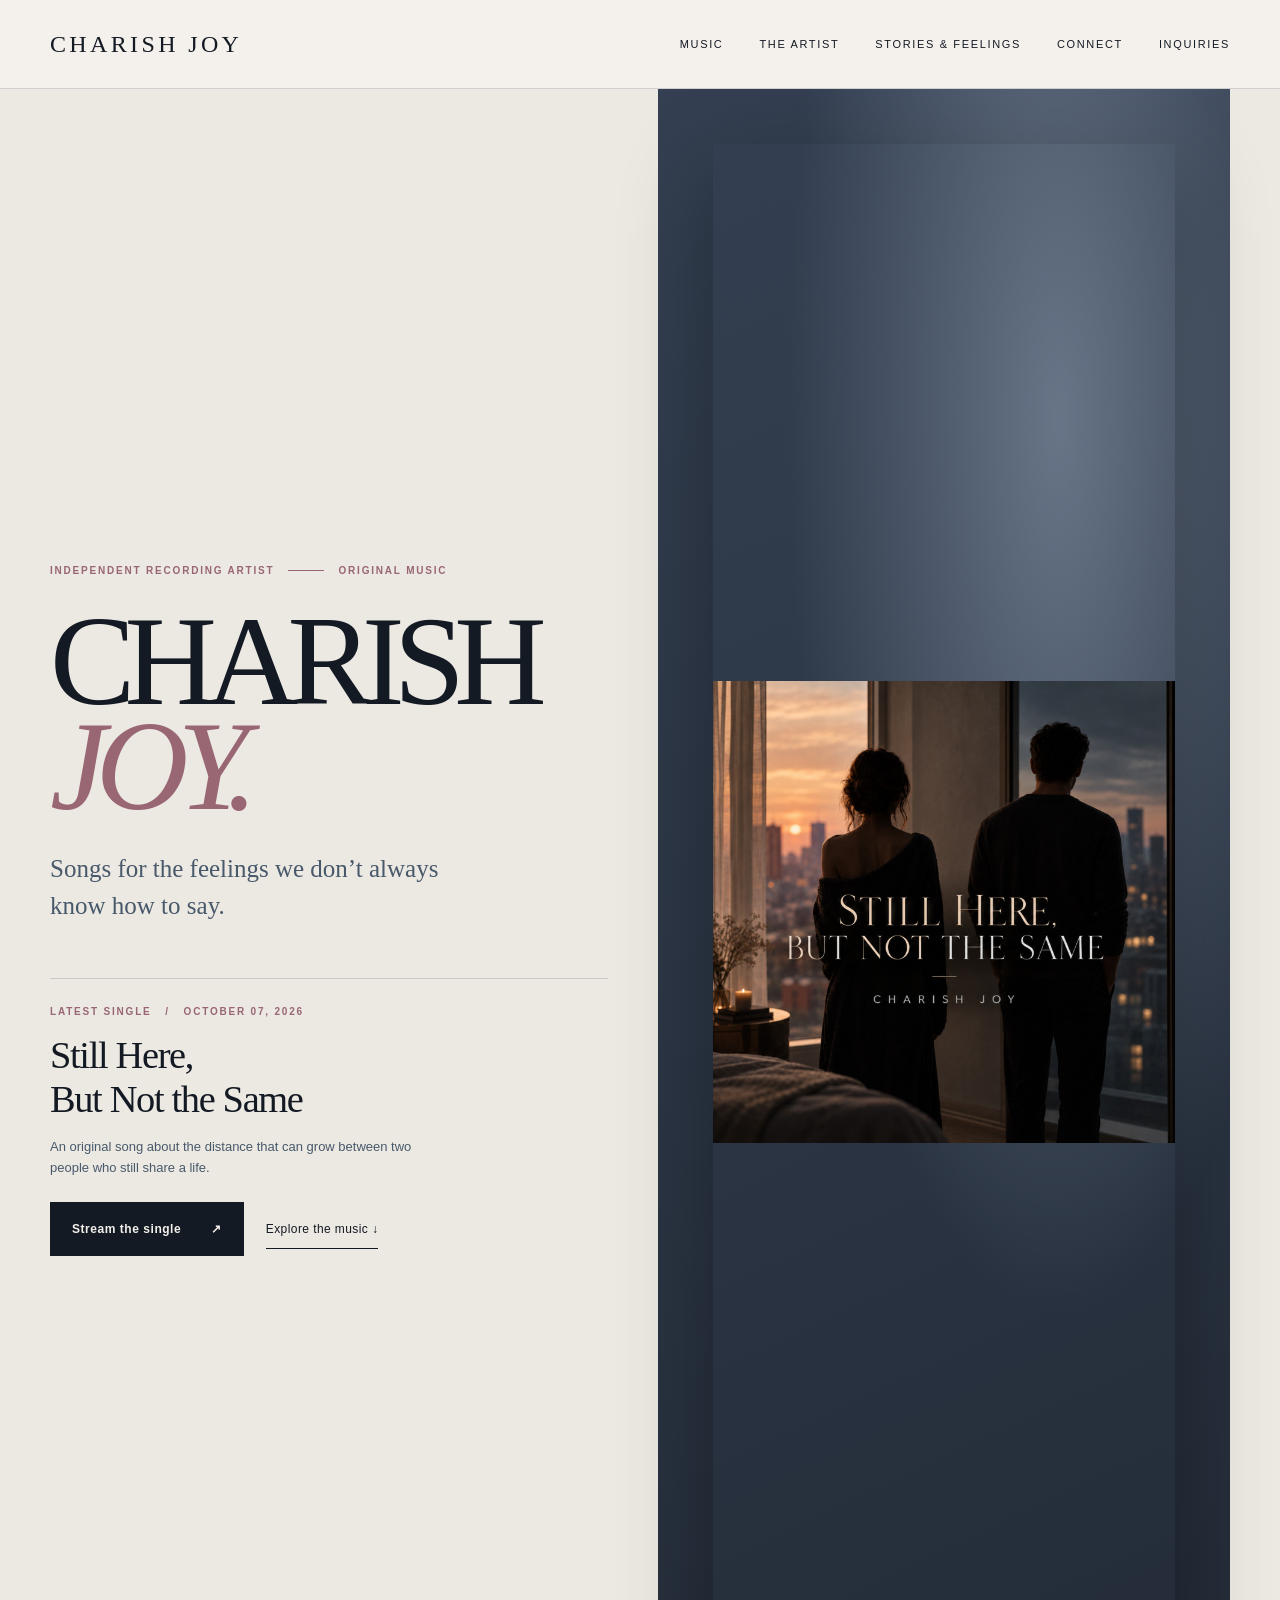
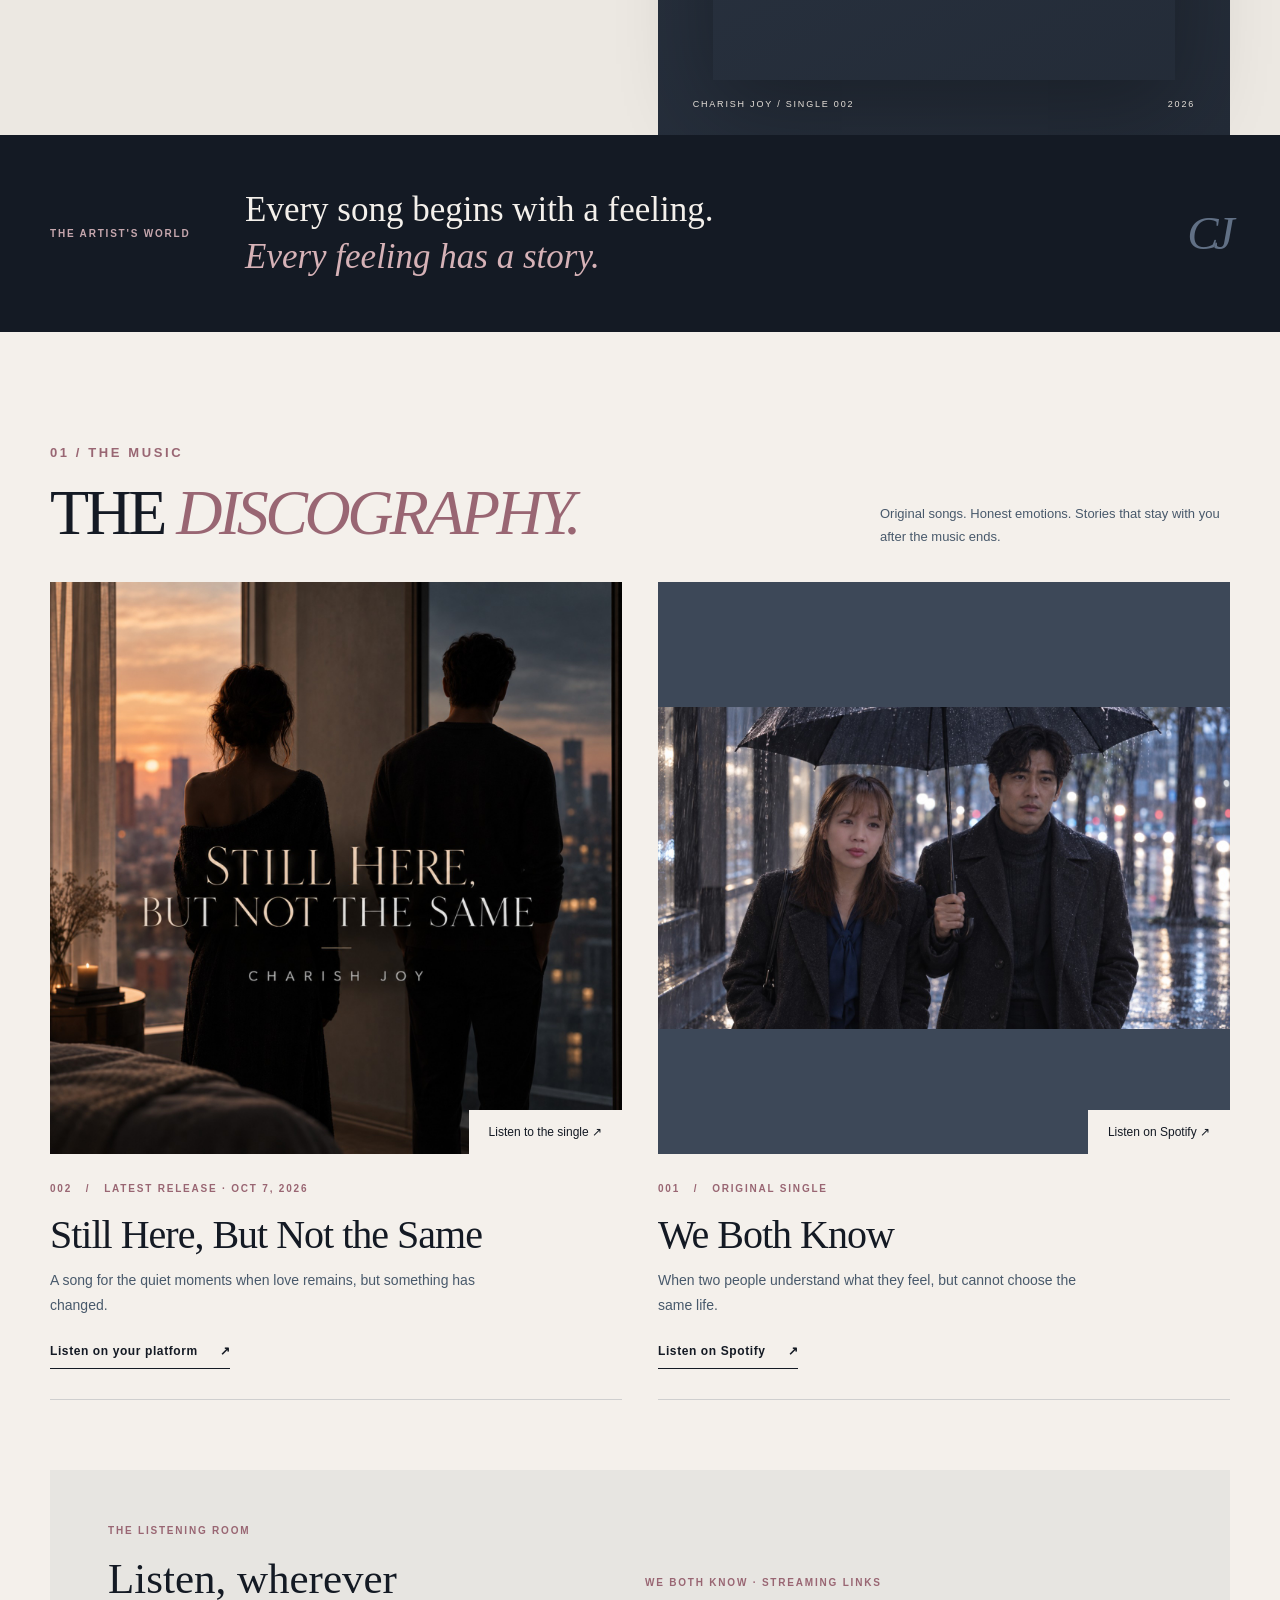
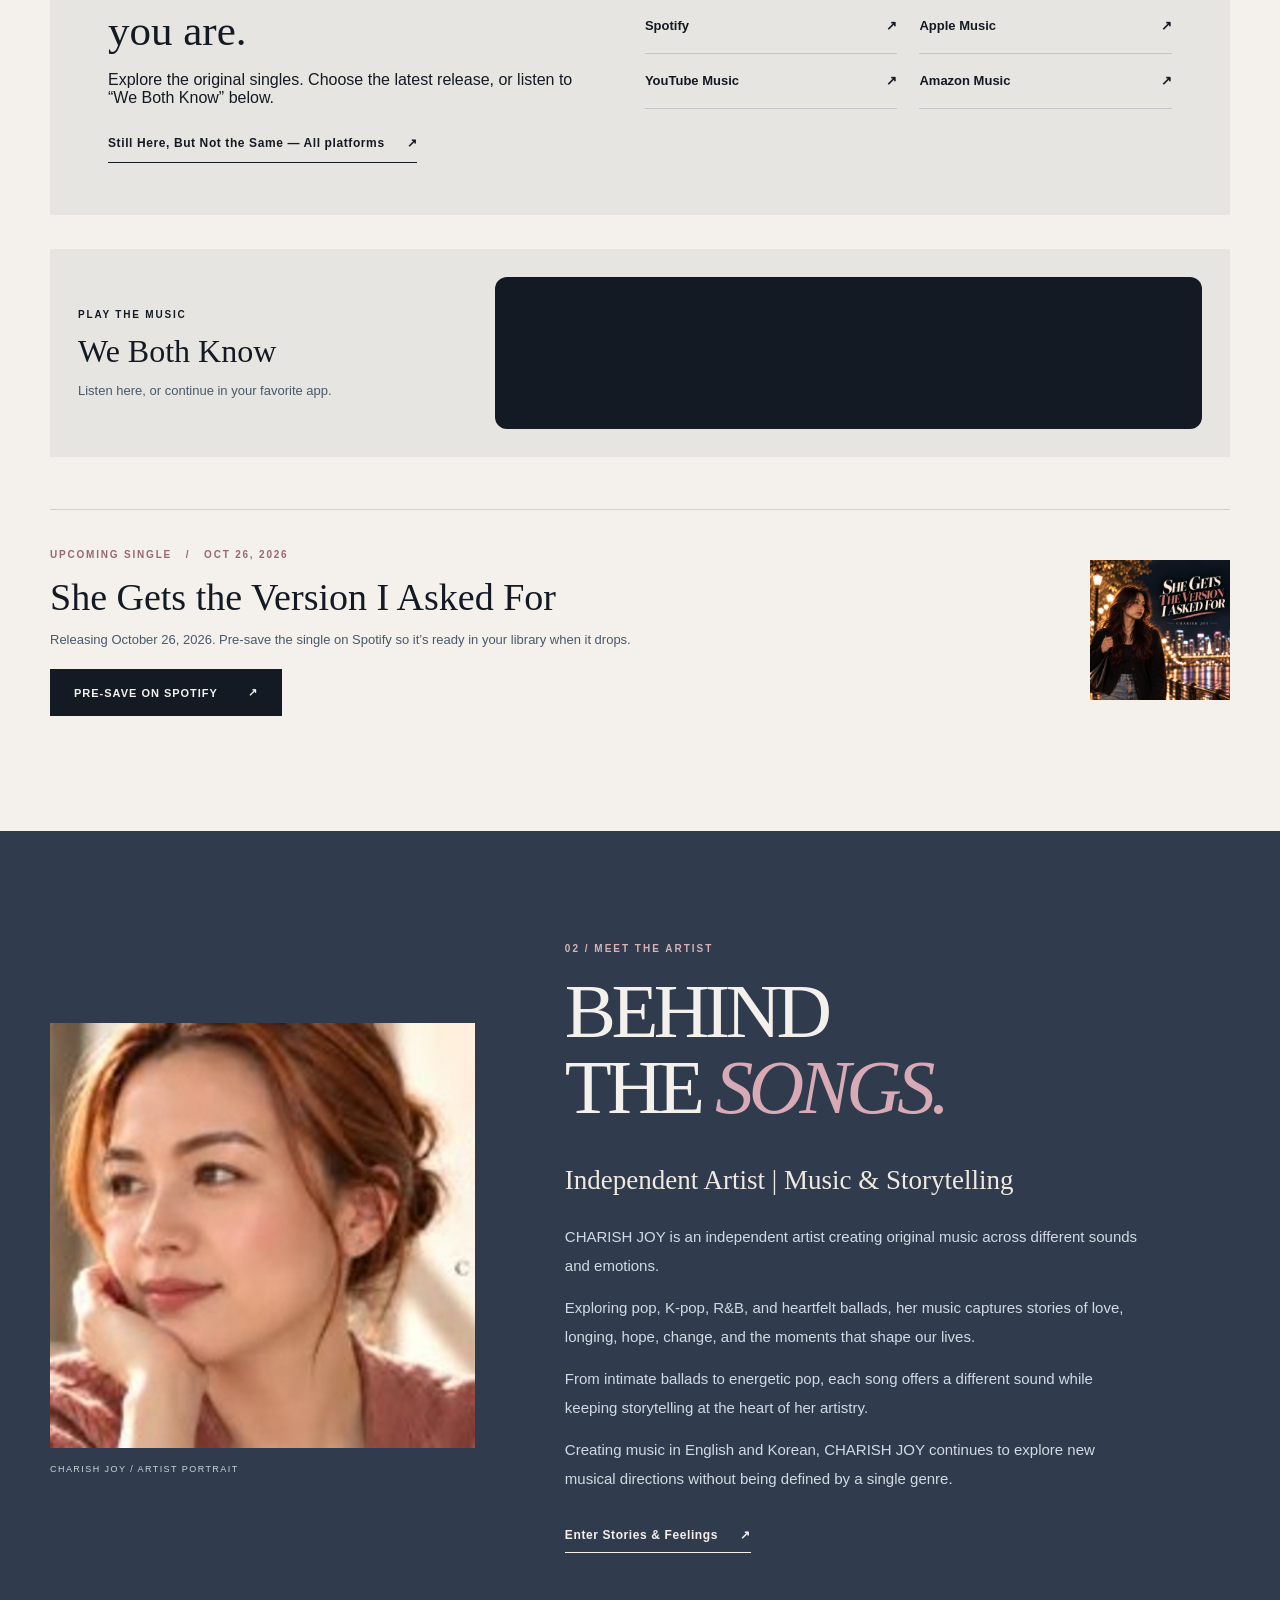
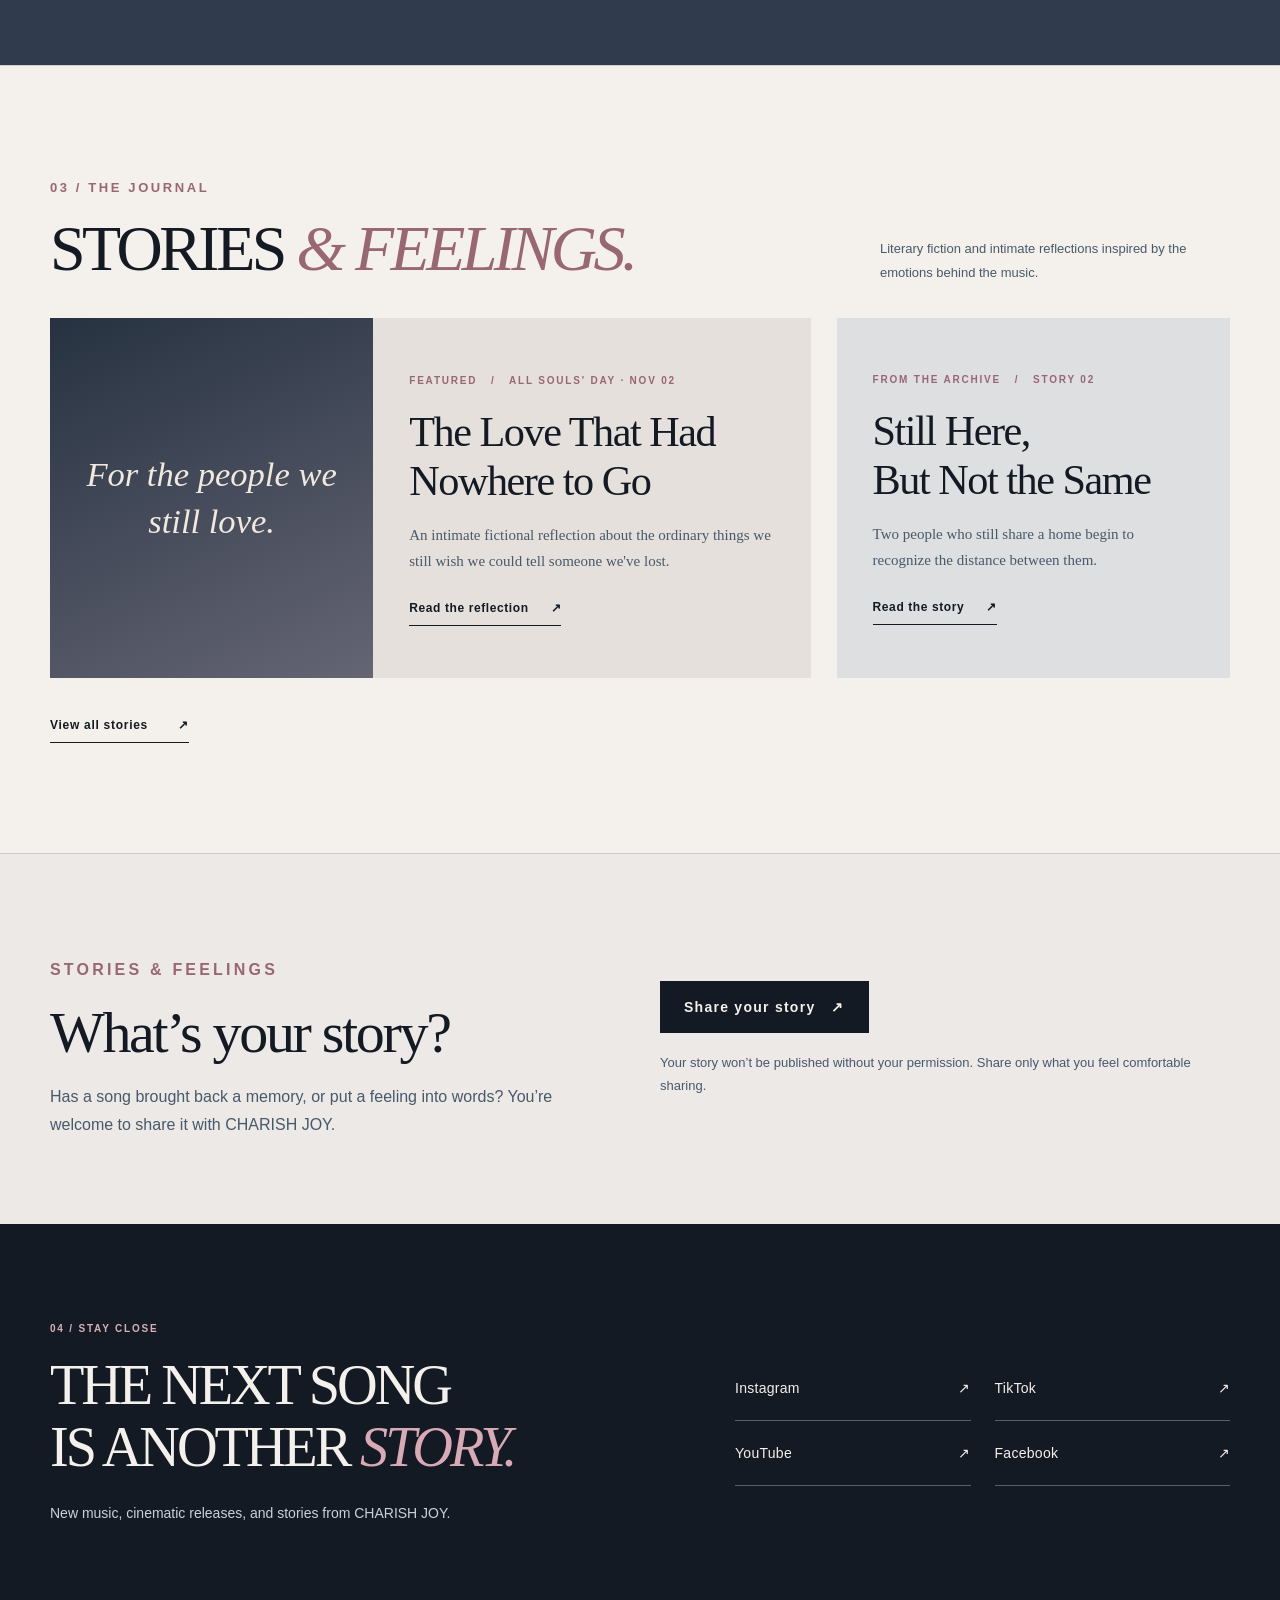
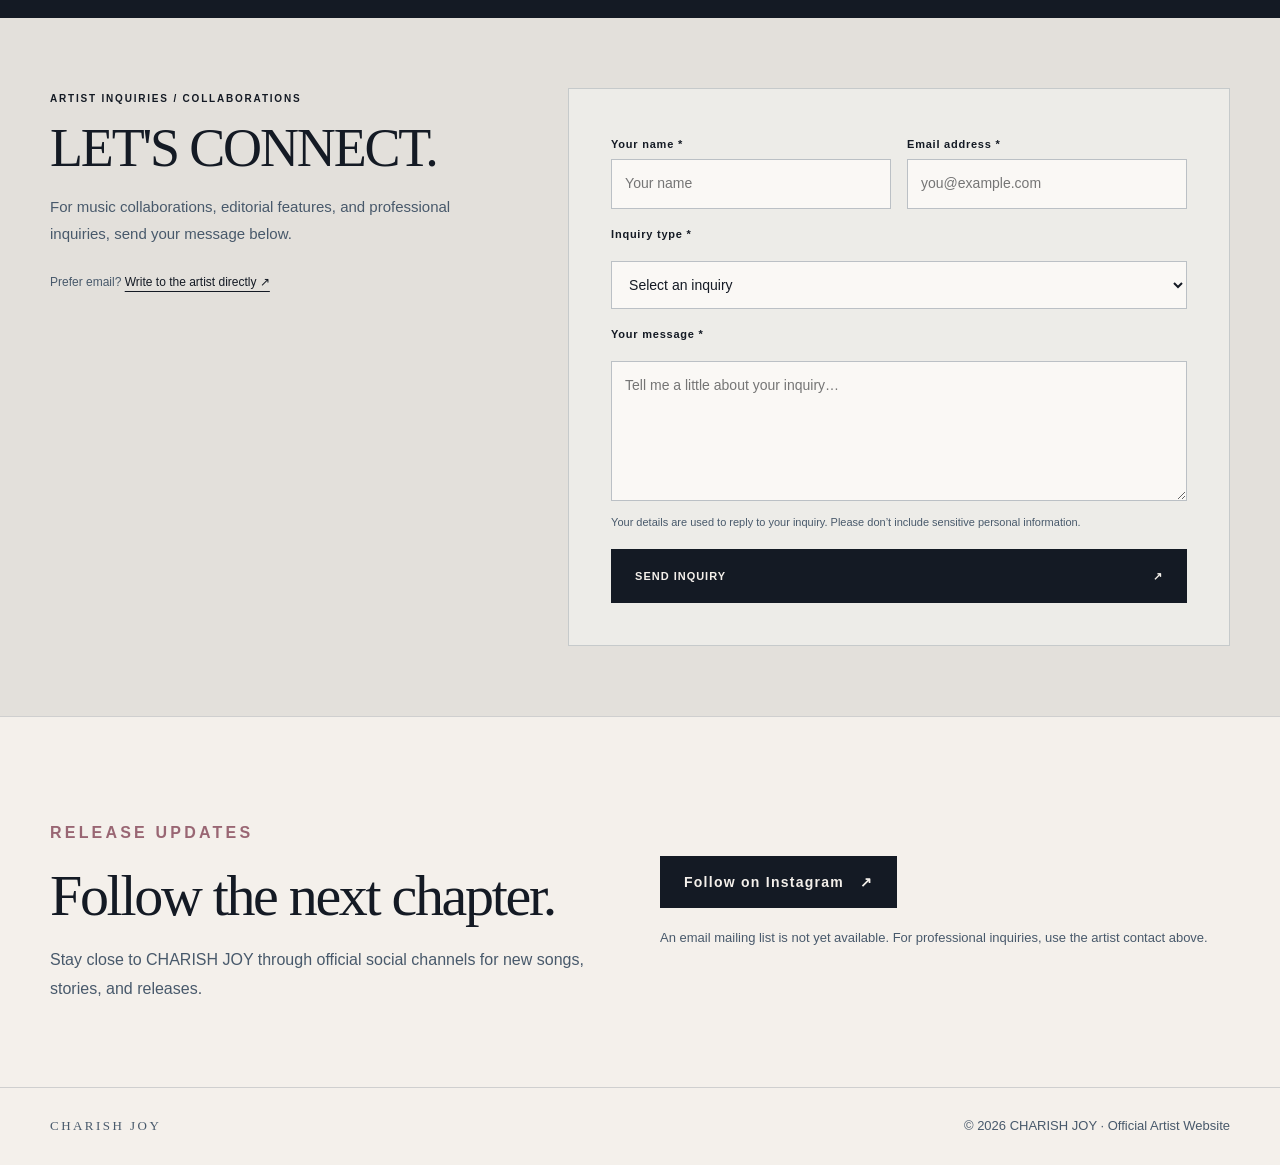
==== index.html @ e9d3b380 "Feature November 2 All Souls' Day story on CHARISH JOY site" ====
<!doctype html>
<html lang="en"><head>
<!-- Google Analytics -->
<script async src="https://www.googletagmanager.com/gtag/js?id=G-MBT4RNLGS8"></script>
<script>
  window.dataLayer = window.dataLayer || [];
  function gtag(){dataLayer.push(arguments);}
  gtag('js', new Date());
  gtag('config', 'G-MBT4RNLGS8');
</script>
<meta charset="utf-8"><meta name="viewport" content="width=device-width,initial-scale=1">
<title>CHARISH JOY | Independent Artist · Official Website</title>
<meta name="description" content="Discover original music and storytelling by CHARISH JOY, an independent artist exploring pop, K-pop, R&B, and ballads in English and Korean.">
<link rel="canonical" href="https://charishjoy.com/"><meta property="og:url" content="https://charishjoy.com/"><meta property="og:site_name" content="CHARISH JOY"><meta name="twitter:title" content="CHARISH JOY | Official Artist Website"><meta name="twitter:description" content="Songs for the feelings we don’t always know how to say."><meta name="theme-color" content="#F2EEE8">
<style>
:root{--ink:#151A22;--storm:#46566A;--ivory:#F2EEE8;--wine:#8E5661;--mist:#8797A8;--line:rgba(70,86,106,.23)}
*{box-sizing:border-box}html{scroll-behavior:smooth;scroll-padding-top:100px}body{margin:0;background:var(--ivory);color:var(--ink);font-family:Arial,Helvetica,sans-serif}a{color:inherit;text-decoration:none}button{font:inherit}img{display:block;max-width:100%}.wrap{width:min(1180px,calc(100% - 64px));margin:auto}
nav{position:sticky;top:0;z-index:20;background:rgba(242,238,232,.96);border-bottom:1px solid var(--line);backdrop-filter:blur(14px)}.nav{min-height:78px;display:flex;align-items:center;justify-content:space-between;gap:20px}.wordmark{font-family:Georgia,serif;letter-spacing:.22em;font-size:17px}.navlinks{display:flex;gap:28px;font-size:10px;letter-spacing:.15em;text-transform:uppercase}.navlinks a:hover{color:var(--wine)}
.label{font-size:10px;letter-spacing:.2em;text-transform:uppercase;font-weight:600}.hero{display:grid;grid-template-columns:1fr 1fr;gap:70px;align-items:center;padding:64px 0 72px}.hero .label{color:var(--wine);display:flex;align-items:center;gap:14px}.hero .label:before{content:"";width:32px;height:1px;background:var(--wine)}h1,h2,h3,p{margin:0}h1{font-family:Georgia,serif;font-weight:400;font-size:clamp(66px,7.5vw,108px);letter-spacing:-.055em;line-height:.97;margin:28px 0}h1 em{font-weight:400;color:var(--wine)}.intro{font-family:Georgia,serif;font-size:23px;line-height:1.5;max-width:420px;color:var(--storm)}.hero-credit{margin-top:25px;font-size:11px;letter-spacing:.16em;text-transform:uppercase}.actions{display:flex;align-items:center;gap:24px;flex-wrap:wrap;margin-top:32px}.button{display:inline-flex;align-items:center;gap:30px;background:var(--ink);color:var(--ivory);padding:17px 24px;font-size:11px;font-weight:600;letter-spacing:.09em;transition:background .2s}.button:hover{background:var(--wine)}.textlink{font-size:11px;border-bottom:1px solid var(--storm);padding:8px 0}.art{position:relative;padding:0 0 24px 24px}.art:before{content:"";position:absolute;inset:24px 24px 0 0;background:var(--storm)}.art img{position:relative;width:100%;aspect-ratio:1;object-fit:cover;background:var(--storm)}.art-caption{display:flex;justify-content:space-between;font-size:9px;letter-spacing:.17em;text-transform:uppercase;margin-top:18px;color:var(--storm)}
.identity-strip{background:var(--ink);color:var(--ivory);padding:24px 0}.strip{display:flex;align-items:center;justify-content:space-between;gap:20px}.strip strong{font-family:Georgia,serif;font-weight:400;font-size:21px}.strip span{font-size:9px;letter-spacing:.17em;text-transform:uppercase;color:#b4bfca}
section{padding:84px 0}.sectionhead{display:flex;justify-content:space-between;align-items:end;gap:30px;margin-bottom:34px}h2{font-family:Georgia,serif;font-weight:400;font-size:clamp(38px,4.8vw,58px);letter-spacing:-.04em;line-height:1.1}.sectionhead p{font-size:13px;line-height:1.8;color:var(--storm);max-width:350px}.sectionhead .label{color:var(--wine);margin-bottom:14px}
.listen{display:grid;grid-template-columns:1.1fr .9fr;gap:48px;align-items:center}.player{width:100%;height:352px;border:0;border-radius:12px;background:var(--ink)}.platforms{display:grid;grid-template-columns:1fr 1fr;gap:0;border-top:1px solid var(--line)}.platforms a{display:flex;justify-content:space-between;align-items:center;padding:22px 10px 22px 0;border-bottom:1px solid var(--line);font-size:13px}.platforms a:nth-child(even){padding-left:24px}.platforms a:hover{color:var(--wine)}.platform-note{font-size:11px;color:var(--storm);line-height:1.8;margin-top:22px}
.upcoming{border-top:1px solid var(--line);padding-top:36px;margin-top:52px;display:grid;grid-template-columns:1fr 2fr auto;gap:28px;align-items:center}.upcoming .label{color:var(--wine)}.upcoming h3{font-family:Georgia,serif;font-size:30px;font-weight:400}.upcoming p{font-size:11px;color:var(--storm);margin-top:10px}.release-date{font-family:Georgia,serif;font-size:22px;color:var(--storm)}
.catalog{background:var(--storm);color:var(--ivory)}.catalog .sectionhead p{color:#d2d9e0}.catalog .sectionhead .label{color:#dbb8bf}.songs{border-top:1px solid rgba(242,238,232,.25)}.song{display:grid;grid-template-columns:60px 1fr auto;align-items:center;gap:20px;padding:24px 0;border-bottom:1px solid rgba(242,238,232,.25)}.songnum{font-size:10px;color:#bdc9d5}.songtitle{font-size:22px;font-weight:400;line-height:1.5;word-break:keep-all}.status{font-size:9px;letter-spacing:.13em;text-transform:uppercase;color:#d2d9e0}
.about{display:grid;grid-template-columns:260px 1fr;gap:78px;align-items:center}.portrait{border:1px solid var(--line);padding:10px}.portrait img{width:100%;height:auto}.about .label{color:var(--wine);margin-bottom:20px}.about h2{margin-bottom:24px}.about p{max-width:600px;font-size:15px;line-height:1.9;color:var(--storm)}.about p+p{margin-top:16px}.languages{font-size:10px!important;letter-spacing:.15em;text-transform:uppercase;margin-top:24px!important}
.follow{border-top:1px solid var(--line);padding:64px 0}.follow-inner{display:flex;justify-content:space-between;align-items:center;gap:40px}.follow h2{font-size:44px}.follow p{font-size:12px;color:var(--storm);margin-top:14px}.socials{display:flex;flex-wrap:wrap;gap:20px}.socials a{font-size:11px;border-bottom:1px solid var(--line);padding:10px 0}.socials a:hover{color:var(--wine)}
footer{border-top:1px solid var(--line);padding:28px 0}.footer{display:flex;justify-content:space-between;gap:24px;font-size:10px;color:var(--storm)}.footer strong{font-family:Georgia,serif;font-weight:400;letter-spacing:.19em}
a:focus-visible{outline:2px solid var(--wine);outline-offset:5px}
@media(max-width:760px){.wrap{width:calc(100% - 40px)}.nav{min-height:86px;flex-direction:column;justify-content:center;gap:14px;padding:16px 0}.wordmark{font-size:clamp(26px,7vw,34px);letter-spacing:.12em;line-height:1.2;white-space:nowrap}.navlinks{gap:23px;font-size:9px}.hero{grid-template-columns:1fr;gap:36px;padding:38px 0 44px}h1{font-size:clamp(62px,17vw,90px);margin:22px 0}.intro{font-size:21px}.hero .label{font-size:9px}.hero-credit{font-size:10px}.actions{margin-top:26px;gap:20px}.art{max-width:440px;width:100%;margin:auto;padding:0 0 16px 16px}.art:before{inset:16px 16px 0 0}.strip{align-items:flex-start;flex-direction:column;gap:10px}.strip strong{font-size:20px}.strip span{font-size:8px;line-height:1.8}section{padding:58px 0}.sectionhead{display:block}.sectionhead p{margin-top:18px}.listen{grid-template-columns:1fr;gap:24px}.upcoming{grid-template-columns:1fr;gap:15px;margin-top:36px;padding-top:28px}.upcoming h3{font-size:28px}.release-date{font-size:18px}.song{grid-template-columns:28px 1fr;gap:12px;padding:20px 0}.songtitle{font-size:20px}.status{grid-column:2;font-size:8px}.about{grid-template-columns:1fr;gap:30px}.portrait{width:190px}.about h2{font-size:42px}.about p{font-size:14px}.follow-inner{display:block}.socials{margin-top:24px;gap:20px}.follow h2{font-size:38px}.footer{flex-direction:column;gap:12px}}
@media(prefers-reduced-motion:reduce){html{scroll-behavior:auto}.button{transition:none}}

.navlinks a{display:flex;align-items:center;min-height:44px}.textlink,.socials a{min-height:44px;display:inline-flex;align-items:center}.hero>div,.listen>div,.about>div{min-width:0}.portrait img{aspect-ratio:1}.navlinks{flex-wrap:wrap;justify-content:center}.platforms a{gap:12px}.platforms a:last-child:nth-child(odd){grid-column:1/-1}@media(max-width:360px){.navlinks{gap:14px}.platforms{grid-template-columns:1fr}.platforms a:nth-child(even){padding-left:0}.art-caption{letter-spacing:.08em}}

/* Readable follow buttons */
.follow-inner{align-items:flex-start}
.follow p{font-size:15px;line-height:1.7}
.socials{display:grid;grid-template-columns:repeat(2,minmax(140px,1fr));gap:12px;min-width:320px}
.socials a{display:flex;justify-content:space-between;align-items:center;min-height:54px;padding:16px 20px;border:1px solid var(--line);background:rgba(255,255,255,.3);font-size:16px;font-weight:600;line-height:1.3;transition:background .2s,border-color .2s}
.socials a:hover{background:rgba(135,151,168,.13);border-color:var(--storm);color:var(--ink)}
.footer{font-size:13px;line-height:1.6}
@media(max-width:760px){.socials{min-width:0;width:100%;grid-template-columns:repeat(2,minmax(0,1fr));gap:12px}.socials a{font-size:15px;padding:15px 16px;min-height:54px}.follow p{font-size:14px}.footer{font-size:12px}}
@media(prefers-reduced-motion:reduce){.socials a{transition:none}}


.watch{background:var(--ink);color:var(--ivory)}.watch-inner{display:grid;grid-template-columns:1.1fr .9fr;gap:64px;align-items:center}.watch .label{color:#c9a5ad;margin-bottom:20px}.watch h2 em{color:#b7c4d1;font-weight:400}.watch-copy{font-size:16px;line-height:1.8;color:#ced5dc;margin-top:24px;max-width:420px}.watch-button{margin-top:28px;background:var(--ivory);color:var(--ink);font-size:14px}.watch-button:hover{background:#d9dfe5}.watch-handle{font-size:12px;color:#b7c4d1;margin-top:16px}.watch-art{position:relative;display:block;max-width:400px;width:100%;justify-self:end;border:1px solid rgba(242,238,232,.25)}.watch-art img{width:100%;aspect-ratio:1;object-fit:cover}.watch-overlay{position:absolute;inset:0;display:flex;flex-direction:column;align-items:center;justify-content:center;gap:18px;background:linear-gradient(transparent,rgba(21,26,34,.65));font-size:13px;color:var(--ivory)}.watch-play{display:flex;align-items:center;justify-content:center;width:70px;height:70px;border-radius:50%;border:1px solid rgba(242,238,232,.8);background:rgba(21,26,34,.65);font-size:23px;padding-left:4px}.watch-art:hover .watch-play{background:var(--wine)}@media(max-width:760px){.watch-inner{grid-template-columns:1fr;gap:32px}.watch-art{justify-self:start;max-width:400px}.navlinks{gap:16px}.watch-copy{font-size:15px}}@media(max-width:360px){.navlinks{gap:10px}}
.upcoming-releases{margin-top:52px;padding-top:36px;border-top:1px solid var(--line);display:grid;grid-template-columns:repeat(2,minmax(0,1fr));gap:32px}.release-card{min-width:0}.release-card>img{width:100%;height:auto;aspect-ratio:1;object-fit:contain;border:1px solid var(--line)}.release-info{padding:22px 0}.release-info .label{color:var(--wine);margin-bottom:12px}.release-info h3{font-family:Georgia,serif;font-weight:400;font-size:30px;line-height:1.25}.release-info .release-date{margin-top:14px;font-size:18px}@media(max-width:760px){.upcoming-releases{grid-template-columns:1fr;gap:24px;margin-top:36px;padding-top:28px}.release-info h3{font-size:28px}}
.artist-name{font-size:clamp(70px,8vw,112px);letter-spacing:-.045em;line-height:.95}.featured-release{margin-top:28px;padding-top:22px;border-top:1px solid var(--line)}.featured-release .label{font-size:10px}.featured-release .label:before{display:none}.featured-release h2{font-size:32px;margin-top:10px;color:var(--wine)}.wordmark{font-size:24px;letter-spacing:.14em}@media(max-width:760px){.artist-name{font-size:clamp(68px,19vw,108px)}.wordmark{font-size:clamp(26px,7vw,34px);letter-spacing:.12em}.featured-release h2{font-size:29px}}
.stories-preview{border-top:1px solid var(--line)}.story-preview-link{display:block;border:1px solid var(--line);padding:32px;max-width:740px;background:rgba(255,255,255,.2)}.story-preview-link>.label{color:var(--wine)}.story-preview-link h3{font-family:Georgia,serif;font-size:36px;font-weight:400;margin:16px 0}.story-preview-link p{color:var(--storm);font-size:17px;line-height:1.7;max-width:560px}.story-preview-link .textlink{display:inline-block;margin-top:20px;font-size:14px}.story-preview-link:hover{border-color:var(--storm)}@media(max-width:760px){.story-preview-link{padding:24px}.story-preview-link h3{font-size:30px}}

.story-invite{border-top:1px solid var(--line);background:rgba(135,151,168,.08)}
.story-invite-inner{display:grid;grid-template-columns:1fr 1fr;gap:40px;align-items:center}
.story-invite .label{color:var(--wine);margin-bottom:16px}
.story-invite p{font-size:16px;line-height:1.8;color:var(--storm);margin-top:18px;max-width:560px}
.story-invite .button{font-size:14px;min-height:52px;gap:16px}
.story-invite .email-address{display:block;font-size:15px;text-decoration:underline;text-underline-offset:4px;overflow-wrap:anywhere;margin-top:18px}
.story-invite .privacy-note{font-size:13px}
@media(max-width:760px){.story-invite-inner{grid-template-columns:1fr;gap:24px}.story-invite h2{font-size:38px}}
.stories-home-grid{display:grid;grid-template-columns:repeat(2,minmax(0,1fr));gap:24px}.stories-home-grid .story-preview-link{display:block;height:100%}.stories-home-grid .story-preview-link h3{font-size:clamp(27px,3vw,36px)}.stories-all{text-align:right;padding-top:25px}.stories-all .textlink{font-size:13px}@media(max-width:760px){.stories-home-grid{grid-template-columns:1fr;gap:17px}.stories-all{text-align:left}.stories-home-grid .story-preview-link h3{font-size:31px}}
/* CHARISH JOY / THE ARTIST EDITION — editorial redesign */
:root{--ink:#141a24;--storm:#48596b;--ivory:#f4f0eb;--wine:#996673;--line:rgba(61,76,95,.2)}
html{scroll-padding-top:90px}
body{background:var(--ivory);-webkit-font-smoothing:antialiased}
.wordmark{font-family:Georgia,serif;font-size:24px;letter-spacing:.14em;font-weight:400}
nav{background:rgba(244,240,235,.96)}
.nav{min-height:88px}
.navlinks{gap:36px;font-size:11px}
.navlinks a{display:inline-flex;align-items:center;min-height:44px}
.artist-hero{padding:0;background:#ece8e2;overflow:hidden}
.artist-hero-inner{display:grid;grid-template-columns:1.03fr .97fr;align-items:stretch;gap:0;min-height:680px}
.artist-hero-copy{padding:80px 50px 86px 0;display:flex;flex-direction:column;align-items:flex-start;justify-content:center}
.eyebrow,.micro-label{font-size:10px;line-height:1.7;letter-spacing:.18em;text-transform:uppercase;font-weight:600}
.artist-hero .eyebrow{color:var(--wine);display:flex;align-items:center;gap:14px}
.eyebrow-line{width:36px;height:1px;background:var(--wine)}
.artist-title{font-family:Georgia,serif;font-size:clamp(88px,10vw,148px);font-weight:400;letter-spacing:-.085em;line-height:.82;margin:30px 0 33px;color:var(--ink)}
.artist-title em{font-weight:400;color:var(--wine)}
.hero-description{font-family:Georgia,serif;font-size:clamp(19px,2vw,25px);line-height:1.45;max-width:410px;color:var(--storm)}
.hero-release{margin-top:54px;padding-top:22px;border-top:1px solid var(--line);width:100%}
.hero-release .micro-label{color:var(--wine)}
.hero-release h2{font:400 clamp(29px,3vw,41px)/1.14 Georgia,serif;letter-spacing:-.035em;margin:14px 0}
.hero-release>p{font-size:13px;color:var(--storm);line-height:1.65;max-width:370px}
.hero-actions{display:flex;align-items:center;gap:22px;flex-wrap:wrap;margin-top:24px}
.hero-primary{font-size:12px;letter-spacing:.045em;padding:19px 22px;min-height:54px}
.hero-secondary{font-size:12px;letter-spacing:.035em;border-bottom:1px solid var(--ink);padding:12px 0}
.hero-secondary:hover{color:var(--wine);border-color:var(--wine)}
.artist-hero-visual{position:relative;display:grid;place-items:center;min-height:560px;isolation:isolate;padding:55px;background:#3b4758}
.cover-backdrop{position:absolute;inset:0;z-index:-1;background:radial-gradient(ellipse at 70% 20%,#687588 0,transparent 48%),linear-gradient(155deg,#344052,#232b37)}
.artist-hero-visual>img{width:min(100%,480px);aspect-ratio:1;object-fit:cover;box-shadow:0 26px 85px rgba(0,0,0,.3)}
.hero-image-footer{position:absolute;bottom:26px;left:35px;right:35px;display:flex;justify-content:space-between;color:#e6e0d9;font-size:9px;letter-spacing:.2em}
.artist-manifesto{background:var(--ink);color:var(--ivory);padding:51px 0}
.manifesto-inner{display:flex;align-items:center;justify-content:space-between;gap:35px}
.manifesto-inner .micro-label{color:#c6a7ae;min-width:160px}
.manifesto-inner p{font:400 clamp(21px,2.8vw,35px)/1.35 Georgia,serif;flex:1}
.manifesto-inner p em{color:#d6b2b7;font-weight:400}
.manifesto-mark{font:italic 47px Georgia,serif;letter-spacing:-.1em;color:#617085}
.discography{padding:109px 0 115px}
.discography-heading h2,.stories-heading h2{font-size:clamp(42px,5vw,67px);letter-spacing:-.055em}
.discography-heading h2 em,.stories-heading h2 em,.about-editorial h2 em,.artist-follow h2 em{font-weight:400;color:var(--wine)}
.discography-heading .label,.stories-heading .label{color:var(--wine)}
.releases-grid{display:grid;grid-template-columns:1fr 1fr;gap:36px}
.release-feature{min-width:0}
.release-visual{display:grid;place-items:center;position:relative;background:#3d4858;aspect-ratio:1.2;overflow:hidden}
.release-visual img{width:100%;height:100%;object-fit:cover;transition:transform .5s}
.release-visual:hover img{transform:scale(1.045)}
.release-hover{position:absolute;right:0;bottom:0;background:var(--ivory);color:var(--ink);padding:15px 20px;font-size:12px}
.release-description{padding:24px 0 30px;border-bottom:1px solid var(--line)}
.release-description .micro-label{color:var(--wine)}
.release-description h3{font:400 clamp(29px,3.3vw,40px)/1.18 Georgia,serif;margin:14px 0 10px;letter-spacing:-.025em}
.release-description p{color:var(--storm);font-size:14px;line-height:1.75;max-width:430px}
.underlined-link{display:inline-flex;gap:22px;align-items:center;border-bottom:1px solid currentColor;margin-top:22px;padding:5px 0 10px;font-size:12px;font-weight:600;letter-spacing:.05em}
.underlined-link:hover{color:var(--wine)}
.listening-room{display:grid;grid-template-columns:.95fr 1.05fr;gap:60px;background:#e7e5e1;padding:52px 58px;margin-top:70px}
.listening-title .micro-label{color:var(--wine)}
.listening-title h3{font:400 clamp(30px,3.5vw,43px)/1.2 Georgia,serif;margin:14px 0}
.listening-title p:last-child{font-size:13px;color:var(--storm);line-height:1.6}
.listening-links{display:grid;grid-template-columns:1fr 1fr;gap:0 22px;align-content:center}
.listening-links a{display:flex;justify-content:space-between;gap:10px;min-height:55px;align-items:center;border-bottom:1px solid var(--line);font-size:13px;font-weight:600}
.listening-links a:hover{color:var(--wine)}
.next-release{display:grid;grid-template-columns:1fr 140px;align-items:center;gap:30px;border-top:1px solid var(--line);padding-top:34px;margin-top:52px}
.next-release .micro-label{color:var(--wine)}
.next-release h3{font:400 clamp(25px,3vw,38px)/1.25 Georgia,serif;margin:11px 0}
.next-release p{font-size:13px;color:var(--storm)}
.next-release img{width:140px;height:140px;object-fit:cover}
.artist-about{background:#303c4e;color:var(--ivory);padding:112px 0}
.about-frame{display:grid;grid-template-columns:.78fr 1.22fr;align-items:center;gap:clamp(40px,7vw,110px)}
.about-portrait{position:relative;max-width:385px}
.about-portrait img{width:100%;aspect-ratio:3/4;object-fit:cover;object-position:center 25%;filter:saturate(.88)}
.portrait-tag{display:block;font-size:9px;letter-spacing:.16em;margin-top:16px;color:#ccd2d8}
.about-editorial .label{color:#d6b2b7;margin-bottom:20px}
.about-editorial h2{font:400 clamp(55px,6vw,79px)/.99 Georgia,serif;letter-spacing:-.06em;margin:0 0 34px}
.about-editorial h2 em{color:#d7aab5}
.about-editorial .about-lead{font:400 clamp(20px,2.3vw,27px)/1.52 Georgia,serif;color:#f0e9e1;max-width:590px;margin-bottom:22px}
.about-editorial>p:not(.label):not(.about-lead){font-size:15px;line-height:1.9;color:#d2d9e2;max-width:575px;margin-top:14px}
.about-editorial .underlined-link{margin-top:30px}
.stories-preview{padding:110px 0}
.editorial-stories{display:grid;grid-template-columns:1.45fr .75fr;gap:26px}
.editorial-feature{display:grid;grid-template-columns:.85fr 1.15fr;min-height:360px;background:#e5e0db;overflow:hidden}
.editorial-cover{background:#303b49}
.editorial-cover img{width:100%;height:100%;object-fit:cover}
.editorial-copy{padding:36px;align-self:center}
.editorial-copy .micro-label,.editorial-secondary .micro-label{color:var(--wine)}
.editorial-copy h3,.editorial-secondary h3{font:400 clamp(28px,3.3vw,44px)/1.17 Georgia,serif;letter-spacing:-.035em;margin:18px 0}
.editorial-copy p,.editorial-secondary p{font:400 15px/1.7 Georgia,serif;color:var(--storm)}
.editorial-secondary{background:#dddfe1;padding:36px;display:flex;flex-direction:column;align-items:flex-start;justify-content:center}
.editorial-feature:hover,.editorial-secondary:hover{outline:1px solid var(--wine)}
.journal-all{display:inline-flex;gap:30px;align-items:center;font-size:12px;font-weight:600;letter-spacing:.06em;border-bottom:1px solid var(--ink);padding:10px 0;margin-top:30px}
.journal-all:hover{color:var(--wine)}
.artist-follow{background:var(--ink);color:var(--ivory);padding:94px 0}
.follow-redesign{display:grid;grid-template-columns:1.1fr .9fr;gap:80px;align-items:center}
.artist-follow .micro-label{color:#d6b2b7}
.artist-follow h2{font:400 clamp(37px,4.4vw,62px)/1.1 Georgia,serif;letter-spacing:-.055em;margin:18px 0 23px}
.artist-follow h2 em{color:#d7aab5}
.artist-follow p{font-size:14px;color:#cbd1d9;line-height:1.6}
.social-panel{display:grid;grid-template-columns:1fr 1fr;gap:0 24px}
.social-panel a{display:flex;justify-content:space-between;align-items:center;gap:12px;padding:24px 0;border-bottom:1px solid #526070;font-size:14px;letter-spacing:.02em}
.social-panel a:hover{color:#d7aab5}
@media(max-width:980px){.artist-hero-inner{min-height:600px}.artist-hero-copy{padding-right:35px}.artist-title{font-size:clamp(77px,10vw,120px)}.hero-actions{gap:13px}.about-frame{gap:40px}.editorial-stories{grid-template-columns:1fr}.editorial-secondary{min-height:215px}.follow-redesign{gap:38px}.listening-room{gap:28px;padding:40px}}
@media(max-width:760px){.nav{min-height:86px}.artist-hero-inner{grid-template-columns:1fr;min-height:0}.artist-hero-copy{padding:56px 0 50px}.artist-title{font-size:clamp(80px,19vw,130px);margin:23px 0}.hero-description{font-size:23px}.hero-release{margin-top:36px}.artist-hero-visual{min-height:0;padding:48px 42px 65px}.artist-hero-visual>img{max-width:380px}.manifesto-inner{flex-wrap:wrap;gap:14px}.manifesto-inner .micro-label{min-width:0;width:100%}.manifesto-mark{display:none}.discography{padding:75px 0}.releases-grid{grid-template-columns:1fr;gap:35px}.release-visual{aspect-ratio:1.1}.listening-room{grid-template-columns:1fr;gap:20px;padding:32px 24px;margin-top:46px}.artist-about{padding:75px 0}.about-frame{grid-template-columns:1fr;gap:34px}.about-portrait{max-width:280px}.about-editorial h2{font-size:62px}.stories-preview{padding:75px 0}.editorial-feature{grid-template-columns:1fr}.editorial-cover{height:265px}.editorial-copy{padding:30px}.editorial-secondary{padding:30px}.artist-follow{padding:68px 0}.follow-redesign{grid-template-columns:1fr}.artist-follow h2{font-size:clamp(39px,9vw,60px)}.next-release{grid-template-columns:1fr 90px}.next-release img{width:90px;height:90px}}
@media(max-width:420px){.artist-title{font-size:clamp(72px,18vw,90px)}.artist-hero-visual{padding:35px 28px 65px}.hero-image-footer{left:20px;right:20px;letter-spacing:.12em}.navlinks{gap:15px;font-size:9px}.social-panel{grid-template-columns:1fr 1fr;gap:0 15px}.social-panel a{font-size:12px}.listening-links{grid-template-columns:1fr 1fr;gap:0 12px}.listening-links a{font-size:12px}.manifesto-inner p{font-size:24px}}
@media(prefers-reduced-motion:reduce){.release-visual img{transition:none}}


/* Image-fit correction: preserve complete artist portrait and cover artwork. */
.about-portrait{max-width:440px;width:100%}
.about-portrait img{width:100%;height:auto;aspect-ratio:auto;object-fit:contain;object-position:center;display:block}
.release-visual{aspect-ratio:1 / 1;overflow:hidden;padding:0}
.release-visual img{width:100%;height:100%;object-fit:contain;object-position:center;transform:none!important}
.artist-hero-visual>img{object-fit:contain;object-position:center}
.next-release img{object-fit:contain;object-position:center}
.editorial-cover img{object-fit:contain;object-position:center}
@media(max-width:760px){.about-portrait{max-width:min(100%,440px)}.release-visual{aspect-ratio:1 / 1}}

/* Artist site functionality and responsive polish */
.artist-embed{display:grid;grid-template-columns:.7fr 1.3fr;align-items:center;gap:36px;margin-top:34px;padding:28px;background:#e7e5e1}
.artist-embed h3{font:400 32px/1.2 Georgia,serif;margin:9px 0}
.artist-embed p{font-size:13px;line-height:1.65;color:var(--storm)}
.artist-embed iframe{width:100%;min-height:152px;border:0;border-radius:12px;background:var(--ink)}
.platform-group-title{grid-column:1/-1;font-size:10px;font-weight:700;letter-spacing:.18em;color:var(--wine);margin:0;padding:0 0 11px}
.listening-title .underlined-link{color:var(--ink);font-size:12px;line-height:1.5}
.professional-contact{background:#e3e0db;padding:70px 0}
.professional-contact-inner{display:flex;justify-content:space-between;align-items:center;gap:35px}
.professional-contact h2{font:400 clamp(35px,5vw,54px)/1.15 Georgia,serif;margin:10px 0 13px}
.professional-contact p{color:var(--storm);font-size:15px;line-height:1.8;max-width:530px}
.professional-contact .button{min-height:54px;white-space:nowrap}
.artist-updates{background:var(--ivory)}
.about-portrait img{display:block;width:100%;height:auto;aspect-ratio:1/1;object-fit:contain;filter:none}
.release-visual,.release-visual img{aspect-ratio:1/1;object-fit:contain}
.artist-hero-visual>img,.next-release img,.editorial-cover img{object-fit:contain}
@media(max-width:760px){.artist-embed{grid-template-columns:1fr;gap:15px;padding:22px}.professional-contact-inner{flex-direction:column;align-items:flex-start}.professional-contact{padding:56px 0}.professional-contact .button{white-space:normal}}

/* Editorial artist contact form */
.professional-contact-inner{display:grid;grid-template-columns:minmax(0,.8fr) minmax(0,1.2fr);align-items:start;gap:clamp(32px,6vw,90px)}
.artist-contact-form{display:flex;flex-direction:column;gap:12px;padding:clamp(24px,4vw,42px);border:1px solid rgba(70,86,106,.23);background:rgba(255,255,255,.36);min-width:0}
.artist-contact-form .contact-fields{display:grid;grid-template-columns:1fr 1fr;gap:16px}
.artist-contact-form label{display:block;font-size:11px;letter-spacing:.07em;font-weight:700;color:var(--ink);margin-top:7px}
.artist-contact-form input:not(.contact-honey),.artist-contact-form select,.artist-contact-form textarea{display:block;width:100%;min-width:0;margin-top:9px;padding:14px 13px;border:1px solid rgba(70,86,106,.35);border-radius:0;background:#faf8f5;color:var(--ink);font:400 14px/1.4 Arial,Helvetica,sans-serif}
.artist-contact-form textarea{resize:vertical;min-height:140px}
.artist-contact-form input:focus-visible,.artist-contact-form select:focus-visible,.artist-contact-form textarea:focus-visible{outline:2px solid var(--wine);outline-offset:2px}
.artist-contact-form button{justify-content:space-between;cursor:pointer;border:0;margin-top:6px}
.artist-contact-form .contact-privacy{font-size:11px;line-height:1.65;color:var(--storm)}
.contact-direct{margin-top:25px!important;font-size:12px!important}
.contact-direct a{color:var(--ink);text-decoration:underline;text-underline-offset:5px}
.contact-honey{position:absolute!important;left:-9999px!important;opacity:0!important;height:0!important;width:0!important}
@media(max-width:760px){.professional-contact-inner{grid-template-columns:1fr;gap:28px}.artist-contact-form .contact-fields{grid-template-columns:1fr}.artist-contact-form{width:100%}}
</style><meta property="og:title" content="CHARISH JOY | Independent Artist"><meta property="og:description" content="Discover original music and storytelling by CHARISH JOY, an independent artist exploring pop, K-pop, R&B, and ballads in English and Korean."><meta property="og:image" content="https://charishjoy.com/profile.jpg"><meta property="og:image:alt" content="CHARISH JOY official artist artwork"><meta name="twitter:card" content="summary_large_image"><meta name="twitter:title" content="CHARISH JOY | Independent Artist"><meta name="twitter:description" content="Discover original music and storytelling by CHARISH JOY, an independent artist exploring pop, K-pop, R&B, and ballads in English and Korean."><meta name="twitter:image" content="https://charishjoy.com/profile.jpg"><meta property="og:type" content="website" /><script type="application/ld+json">{"@context":"https://schema.org","@type":"MusicGroup","name":"CHARISH JOY","url":"https://charishjoy.com/","description":"Independent artist exploring pop, K-pop, R&B, and ballads through original music and storytelling in English and Korean.","image":"https://charishjoy.com/profile.jpg","sameAs":["https://www.instagram.com/itscharishjoy/","https://www.tiktok.com/@itscharishjoy","https://www.youtube.com/@itscharishjoy","https://www.facebook.com/itscharishjoy"]}</script></head><body>
<nav><div class="wrap nav"><a class="wordmark" href="#top">CHARISH JOY</a><div class="navlinks"><a href="#discography">Music</a><a href="#about">The Artist</a><a href="stories.html">Stories &amp; Feelings</a><a href="#follow">Connect</a><a href="#contact">Inquiries</a></div></div></nav>
<main id="top">
<section class="artist-hero" aria-labelledby="artist-name"><div class="wrap artist-hero-inner">
<div class="artist-hero-copy"><p class="eyebrow">Independent recording artist <span class="eyebrow-line"></span> Original music</p><h1 id="artist-name" class="artist-title">CHARISH<br><em>JOY.</em></h1><p class="hero-description">Songs for the feelings we don’t always know how to say.</p><div class="hero-release"><span class="micro-label">LATEST SINGLE &nbsp; / &nbsp; OCTOBER 07, 2026</span><h2>Still Here,<br>But Not the Same</h2><p>An original song about the distance that can grow between two people who still share a life.</p><div class="hero-actions"><a class="button hero-primary" href="https://distrokid.com/hyperfollow/charishjoy/still-here-but-not-the-same/" target="_blank" rel="noopener noreferrer">Stream the single <span aria-hidden="true">↗</span></a><a class="hero-secondary" href="#discography">Explore the music <span aria-hidden="true">↓</span></a></div></div></div>
<div class="artist-hero-visual"><div class="cover-backdrop"></div><img src="assets/still-here-cover.svg" alt="Still Here, But Not the Same — official CHARISH JOY single artwork" width="1536" height="1536" fetchpriority="high"><div class="hero-image-footer"><span>CHARISH JOY / SINGLE 002</span><span>2026</span></div></div>
</div></section>
<div class="artist-manifesto"><div class="wrap manifesto-inner"><span class="micro-label">THE ARTIST'S WORLD</span><p>Every song begins with a feeling.<br><em>Every feeling has a story.</em></p><span class="manifesto-mark" aria-hidden="true">CJ</span></div></div>
<section id="discography" class="discography"><div class="wrap"><div class="sectionhead discography-heading"><div><p class="label">01 / THE MUSIC</p><h2>THE <em>DISCOGRAPHY.</em></h2></div><p>Original songs. Honest emotions. Stories that stay with you after the music ends.</p></div>
<div class="releases-grid">
<article class="release-feature"><a class="release-visual" href="https://distrokid.com/hyperfollow/charishjoy/still-here-but-not-the-same/" target="_blank" rel="noopener noreferrer"><img src="assets/still-here-cover.svg" alt="Official artwork for Still Here, But Not the Same" loading="lazy" width="1536" height="1536"><span class="release-hover">Listen to the single ↗</span></a><div class="release-description"><span class="micro-label">002 &nbsp; / &nbsp; LATEST RELEASE · OCT 7, 2026</span><h3>Still Here, But Not the Same</h3><p>A song for the quiet moments when love remains, but something has changed.</p><a href="https://distrokid.com/hyperfollow/charishjoy/still-here-but-not-the-same/" class="underlined-link" target="_blank" rel="noopener noreferrer">Listen on your platform <span>↗</span></a></div></article>
<article class="release-feature"><a class="release-visual" href="https://open.spotify.com/track/0qDxON7fAg5myTDyil4CmH" target="_blank" rel="noopener noreferrer"><img src="assets/we-both-know-story.svg" alt="Rainy cinematic scene inspired by We Both Know" loading="lazy" width="1536" height="864"><span class="release-hover">Listen on Spotify ↗</span></a><div class="release-description"><span class="micro-label">001 &nbsp; / &nbsp; ORIGINAL SINGLE</span><h3>We Both Know</h3><p>When two people understand what they feel, but cannot choose the same life.</p><a href="https://open.spotify.com/track/0qDxON7fAg5myTDyil4CmH" class="underlined-link" target="_blank" rel="noopener noreferrer">Listen on Spotify <span>↗</span></a></div></article>
</div>
<div id="music" class="listening-room"><div class="listening-title"><p class="micro-label">THE LISTENING ROOM</p><h3>Listen, wherever<br>you are.</h3><p>Explore the original singles. Choose the latest release, or listen to “We Both Know” below.</p><a class="underlined-link" href="https://distrokid.com/hyperfollow/charishjoy/still-here-but-not-the-same/" target="_blank" rel="noopener noreferrer">Still Here, But Not the Same — All platforms <span>↗</span></a></div><div class="listening-links"><p class="platform-group-title">WE BOTH KNOW · STREAMING LINKS</p><a href="https://open.spotify.com/track/0qDxON7fAg5myTDyil4CmH" target="_blank" rel="noopener noreferrer">Spotify <span>↗</span></a><a href="https://music.apple.com/us/album/we-both-know-single/6814546711" target="_blank" rel="noopener noreferrer">Apple Music <span>↗</span></a><a href="https://music.youtube.com/playlist?list=OLAK5uy_nRZBPKV7FW0Uu4wTXIolXOt8dPaq3DgRs" target="_blank" rel="noopener noreferrer">YouTube Music <span>↗</span></a><a href="https://music.amazon.co.uk/artists/B0HKHYJR2W/charish-joy" target="_blank" rel="noopener noreferrer">Amazon Music <span>↗</span></a></div></div><div class="artist-embed"><div><span class="micro-label">PLAY THE MUSIC</span><h3>We Both Know</h3><p>Listen here, or continue in your favorite app.</p></div><iframe title="Listen to We Both Know by CHARISH JOY on Spotify" src="https://open.spotify.com/embed/track/0qDxON7fAg5myTDyil4CmH?utm_source=generator" loading="lazy" allow="autoplay; clipboard-write; encrypted-media; fullscreen; picture-in-picture" referrerpolicy="strict-origin-when-cross-origin"></iframe></div>
<div class="next-release"><div><span class="micro-label">UPCOMING SINGLE &nbsp; / &nbsp; OCT 26, 2026</span><h3>She Gets the Version I Asked For</h3><p>Releasing October 26, 2026. Pre-save the single on Spotify so it’s ready in your library when it drops.</p><p style="margin-top:22px"><a class="button" href="https://distrokid.com/hyperfollow/charishjoy/she-gets-the-version-i-asked-for" target="_blank" rel="noopener noreferrer" aria-label="Pre-save She Gets the Version I Asked For on Spotify">PRE-SAVE ON SPOTIFY <span aria-hidden="true">↗</span></a></p></div><img src="assets/she-gets-the-version-cover.svg" alt="She Gets the Version I Asked For — upcoming original single cover" width="1536" height="1536" loading="lazy"></div></div></section>
<section id="about" class="artist-about"><div class="wrap about-frame"><div class="about-portrait"><img src="charish-joy-artist-portrait.png" alt="Artist portrait of CHARISH JOY" loading="lazy" width="1536" height="1536" onerror="this.onerror=null;this.src='profile.jpg'"><span class="portrait-tag">CHARISH JOY / ARTIST PORTRAIT</span></div><div class="about-editorial"><p class="label">02 / MEET THE ARTIST</p><h2>BEHIND<br>THE <em>SONGS.</em></h2><p class="about-lead">Independent Artist | Music &amp; Storytelling</p><p>CHARISH JOY is an independent artist creating original music across different sounds and emotions.</p><p>Exploring pop, K-pop, R&amp;B, and heartfelt ballads, her music captures stories of love, longing, hope, change, and the moments that shape our lives.</p><p>From intimate ballads to energetic pop, each song offers a different sound while keeping storytelling at the heart of her artistry.</p><p>Creating music in English and Korean, CHARISH JOY continues to explore new musical directions without being defined by a single genre.</p><a class="underlined-link" href="stories.html">Enter Stories &amp; Feelings <span>↗</span></a></div></div></section>
<section class="stories-preview" id="stories"><div class="wrap"><div class="sectionhead stories-heading"><div><p class="label">03 / THE JOURNAL</p><h2>STORIES <em>&amp; FEELINGS.</em></h2></div><p>Literary fiction and intimate reflections inspired by the emotions behind the music.</p></div><div class="editorial-stories">
<a class="editorial-feature" href="story-the-love-that-had-nowhere-to-go.html"><div class="editorial-cover" style="display:grid;place-items:center;background:linear-gradient(155deg,#263241,#656574);padding:30px;text-align:center"><span style="color:#f1e9de;font:italic clamp(23px,2.7vw,36px)/1.35 Georgia,serif">For the people we still love.</span></div><div class="editorial-copy"><span class="micro-label">FEATURED &nbsp; / &nbsp; ALL SOULS' DAY · NOV 02</span><h3>The Love That Had<br>Nowhere to Go</h3><p>An intimate fictional reflection about the ordinary things we still wish we could tell someone we've lost.</p><span class="underlined-link">Read the reflection <span>↗</span></span></div></a>
<a class="editorial-secondary" href="story-still-here-but-not-the-same.html"><span class="micro-label">FROM THE ARCHIVE &nbsp; / &nbsp; STORY 02</span><h3>Still Here,<br>But Not the Same</h3><p>Two people who still share a home begin to recognize the distance between them.</p><span class="underlined-link">Read the story <span>↗</span></span></a></div><a class="journal-all" href="stories.html">View all stories <span>↗</span></a></div></section><section id="share-your-story" class="story-invite"><div class="wrap story-invite-inner"><div><p class="label">Stories &amp; Feelings</p><h2>What’s your story?</h2><p>Has a song brought back a memory, or put a feeling into words? You’re welcome to share it with CHARISH JOY.</p></div><div><a class="button" href="https://mail.google.com/mail/?view=cm&amp;fs=1&amp;to=charishjoy.official%40gmail.com&amp;su=Share%20my%20story" target="_blank" rel="noopener">Share your story <span aria-hidden="true">↗</span></a><p class="privacy-note">Your story won’t be published without your permission. Share only what you feel comfortable sharing.</p></div></div></section>
<section id="follow" class="artist-follow"><div class="wrap follow-redesign"><div><span class="micro-label">04 / STAY CLOSE</span><h2>THE NEXT SONG<br>IS ANOTHER <em>STORY.</em></h2><p>New music, cinematic releases, and stories from CHARISH JOY.</p></div><div class="social-panel"><a href="https://www.instagram.com/itscharishjoy/" target="_blank" rel="noopener noreferrer">Instagram <span>↗</span></a><a href="https://www.tiktok.com/@itscharishjoy" target="_blank" rel="noopener noreferrer">TikTok <span>↗</span></a><a href="https://www.youtube.com/@itscharishjoy" target="_blank" rel="noopener noreferrer">YouTube <span>↗</span></a><a href="https://www.facebook.com/itscharishjoy" target="_blank" rel="noopener noreferrer">Facebook <span>↗</span></a></div></div></section><section class="professional-contact" id="contact"><div class="wrap professional-contact-inner"><div class="contact-intro"><span class="micro-label">ARTIST INQUIRIES / COLLABORATIONS</span><h2>LET'S CONNECT.</h2><p>For music collaborations, editorial features, and professional inquiries, send your message below.</p><p class="contact-direct">Prefer email? <a href="mailto:charishjoy.official@gmail.com?subject=CHARISH%20JOY%20-%20Artist%20Inquiry">Write to the artist directly ↗</a></p></div><form class="artist-contact-form" action="https://formsubmit.co/charishjoy.official@gmail.com" method="POST" accept-charset="UTF-8"><input type="hidden" name="_subject" value="CHARISH JOY — New Artist Inquiry"><input type="hidden" name="_template" value="table"><input type="hidden" name="_captcha" value="true"><input type="text" name="_honey" class="contact-honey" tabindex="-1" autocomplete="off" aria-hidden="true"><div class="contact-fields"><div><label for="contact-name">Your name <span aria-hidden="true">*</span></label><input id="contact-name" name="name" type="text" autocomplete="name" maxlength="120" required placeholder="Your name"></div><div><label for="contact-email">Email address <span aria-hidden="true">*</span></label><input id="contact-email" name="email" type="email" autocomplete="email" maxlength="200" required placeholder="you@example.com"></div></div><label for="contact-type">Inquiry type <span aria-hidden="true">*</span></label><select id="contact-type" name="inquiry_type" required><option value="" disabled selected>Select an inquiry</option><option value="Music collaboration">Music collaboration</option><option value="Editorial / Press">Editorial / Press</option><option value="Licensing / Sync">Music licensing / Sync</option><option value="Business inquiry">Business inquiry</option><option value="Other">Other</option></select><label for="contact-message">Your message <span aria-hidden="true">*</span></label><textarea id="contact-message" name="message" rows="5" maxlength="5000" required placeholder="Tell me a little about your inquiry…"></textarea><p class="contact-privacy">Your details are used to reply to your inquiry. Please don’t include sensitive personal information.</p><button class="button" type="submit">SEND INQUIRY <span aria-hidden="true">↗</span></button></form></div></section>
<section id="newsletter" class="story-invite artist-updates"><div class="wrap story-invite-inner"><div><p class="label">Release updates</p><h2>Follow the next chapter.</h2><p>Stay close to CHARISH JOY through official social channels for new songs, stories, and releases.</p></div><div><a class="button" href="https://www.instagram.com/itscharishjoy/" target="_blank" rel="noopener noreferrer">Follow on Instagram <span aria-hidden="true">↗</span></a><p class="privacy-note">An email mailing list is not yet available. For professional inquiries, use the artist contact above.</p></div></div></section>
</main><footer><div class="wrap footer"><strong>CHARISH JOY</strong><span>© 2026 CHARISH JOY · Official Artist Website</span></div></footer></body></html>
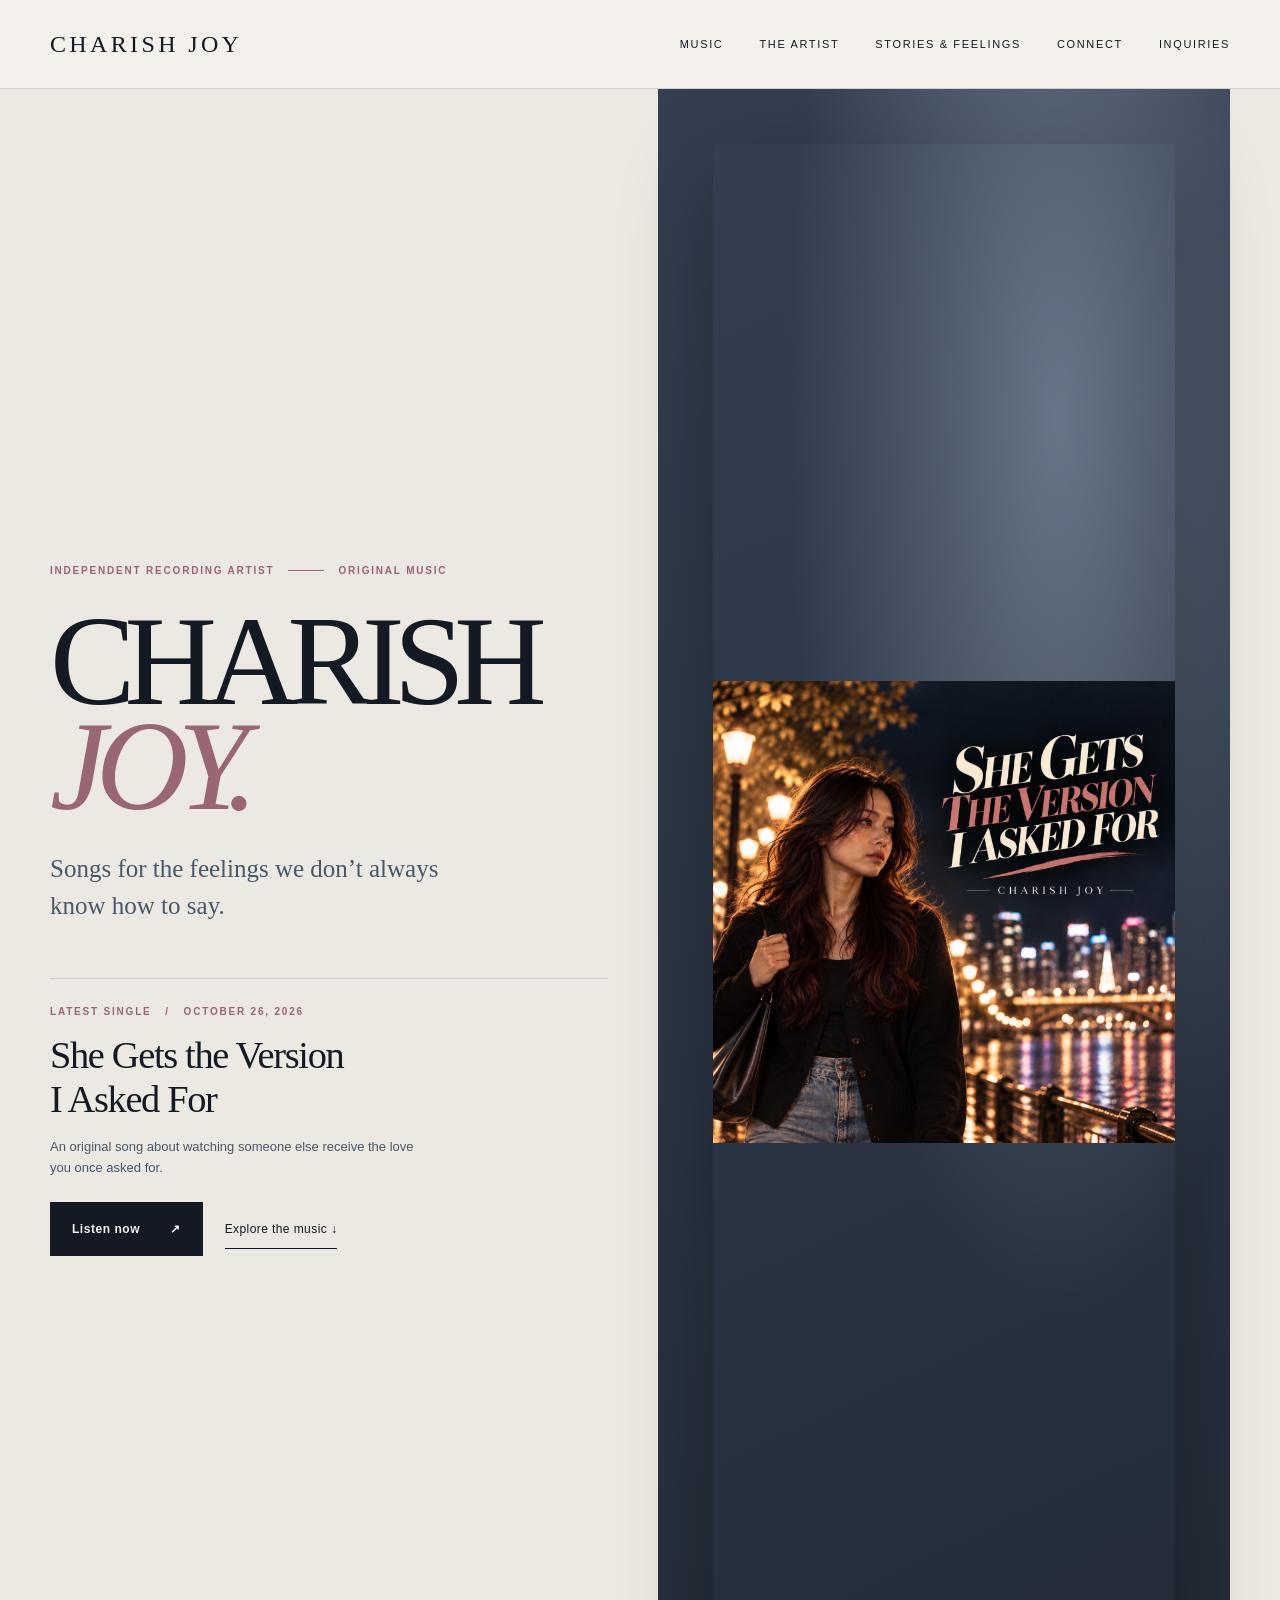
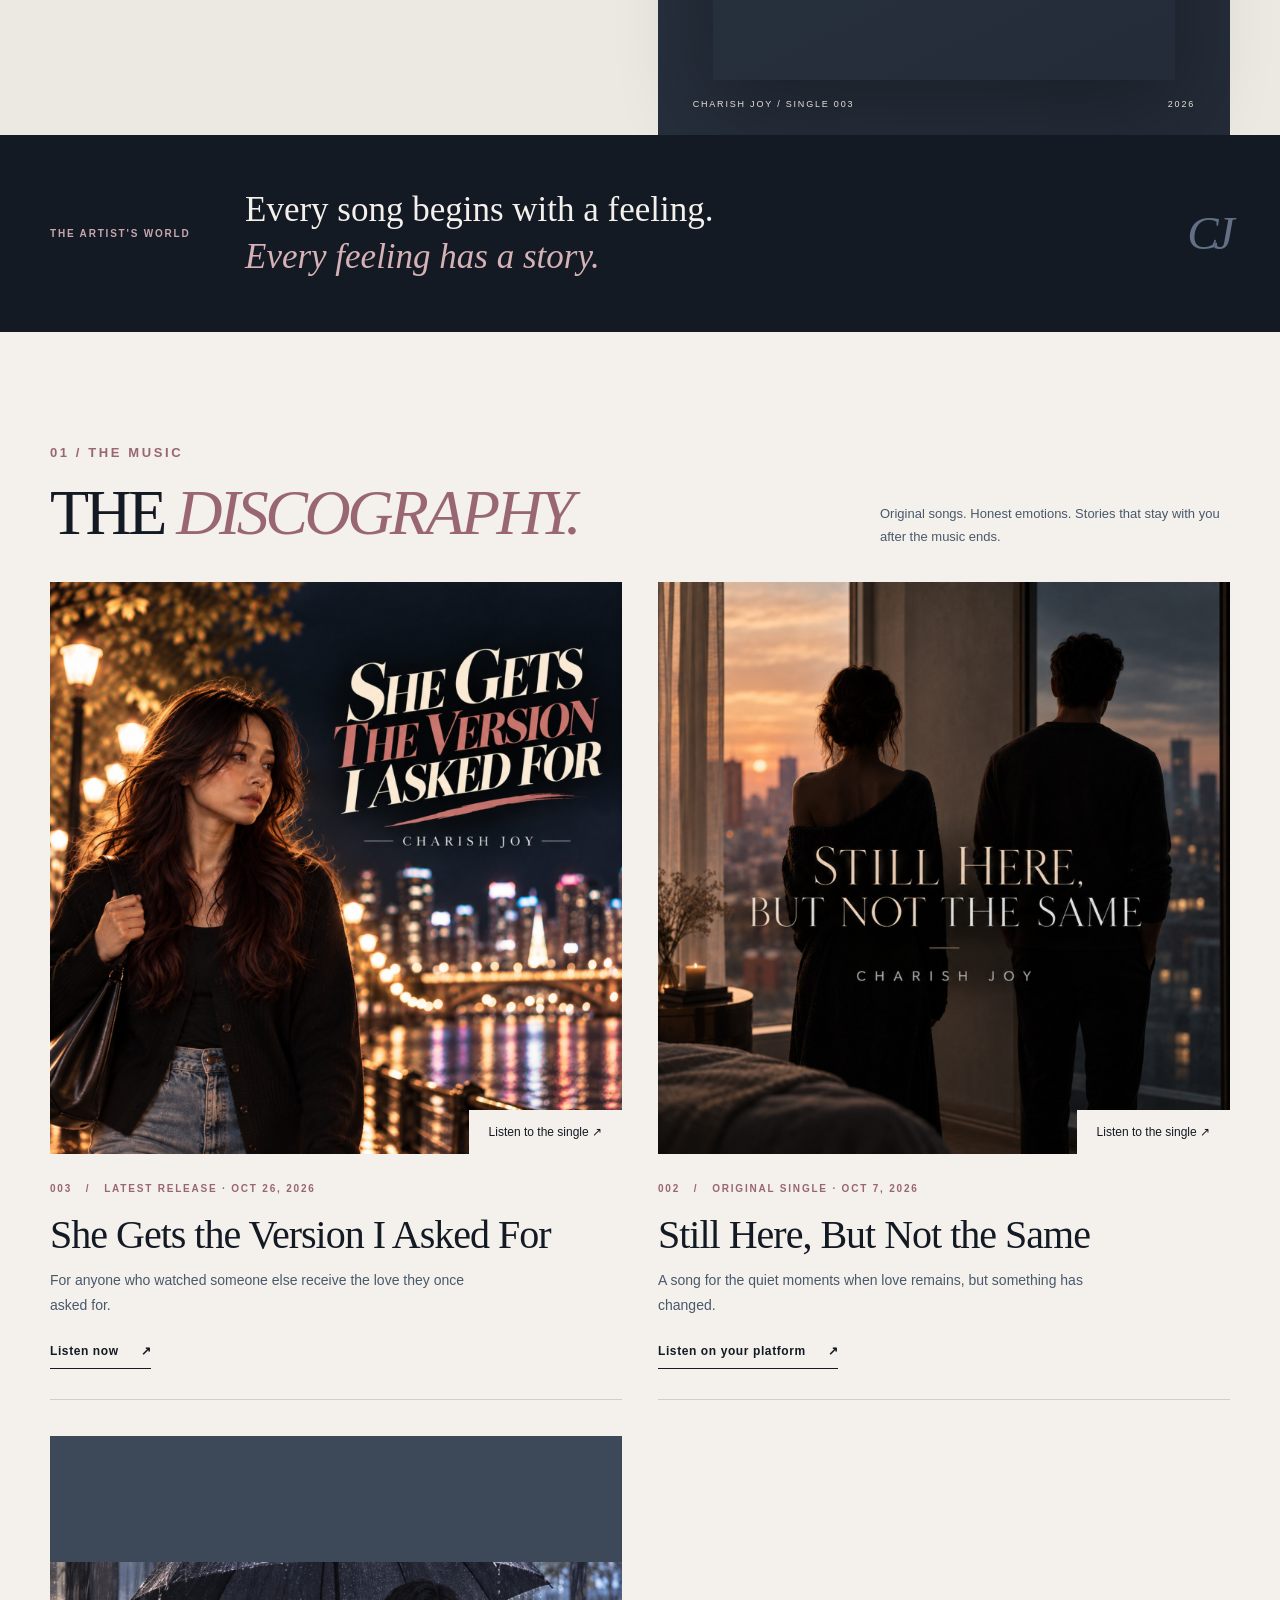
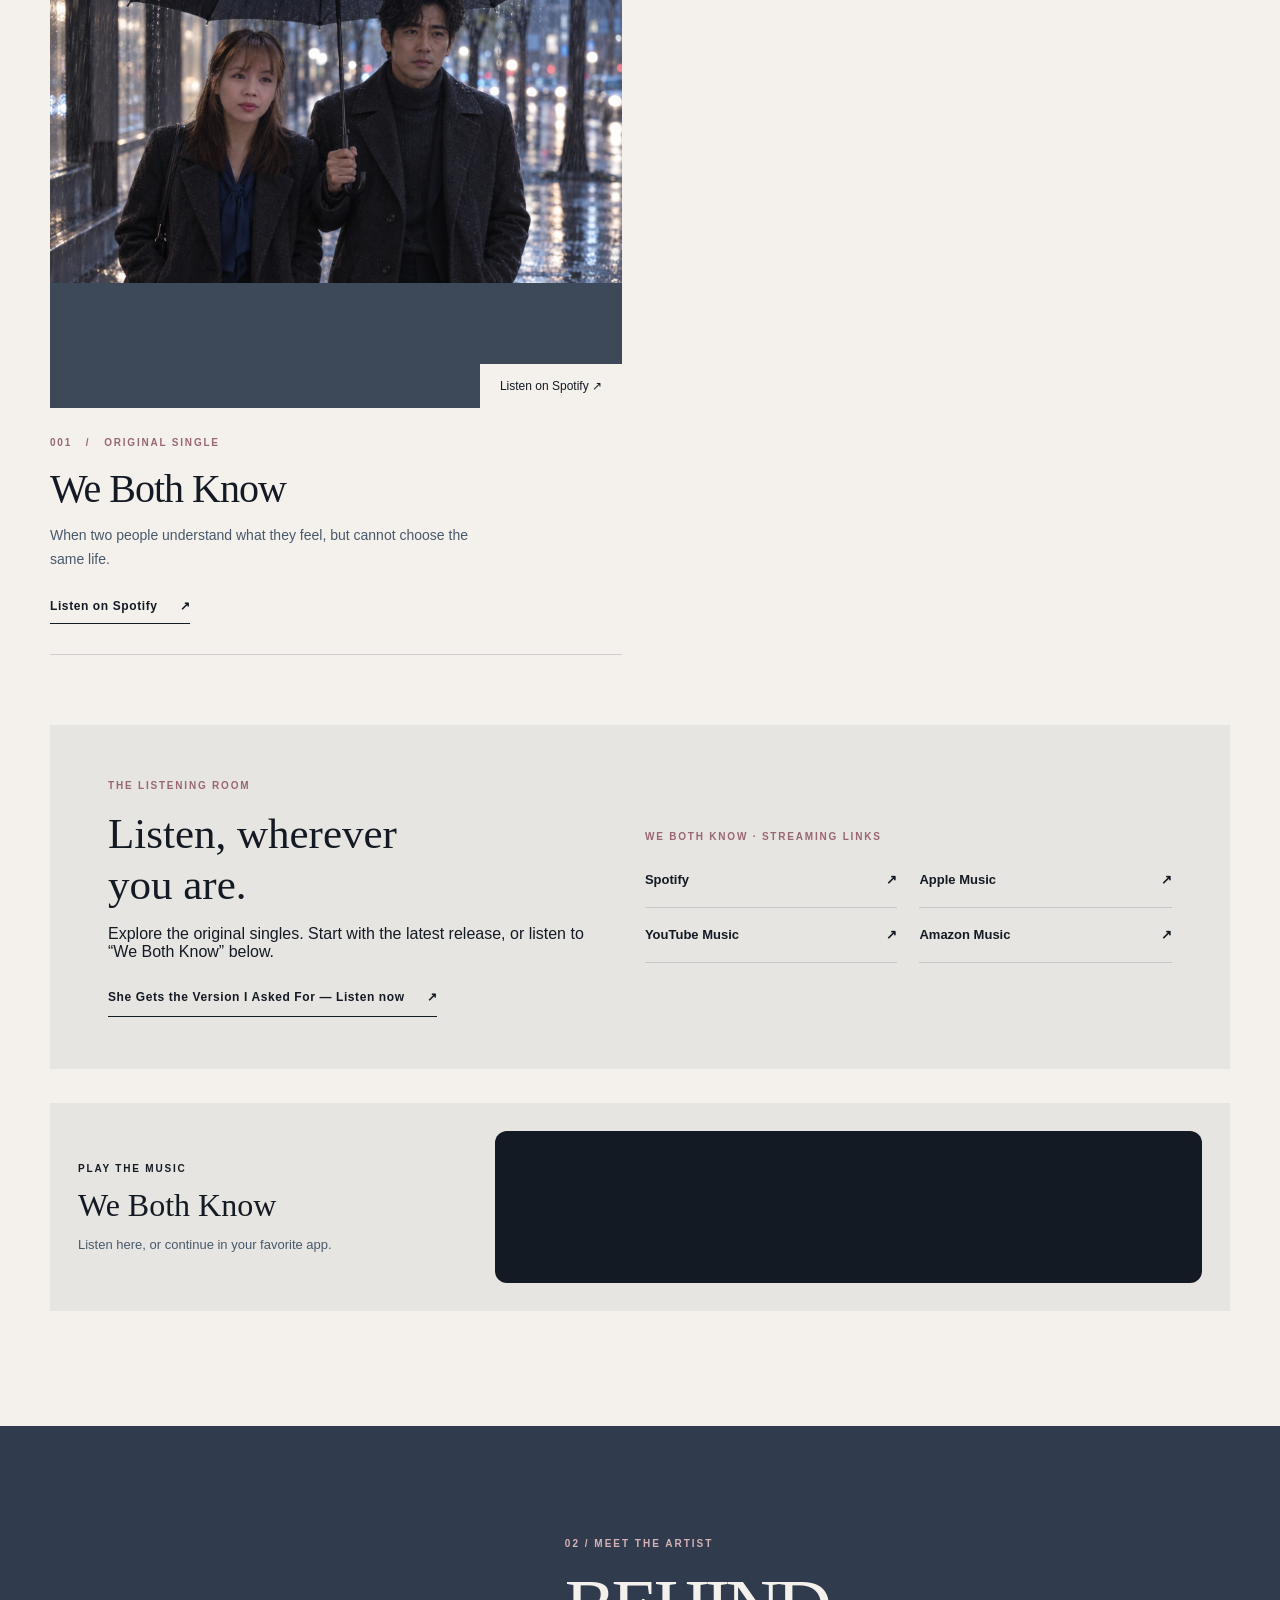
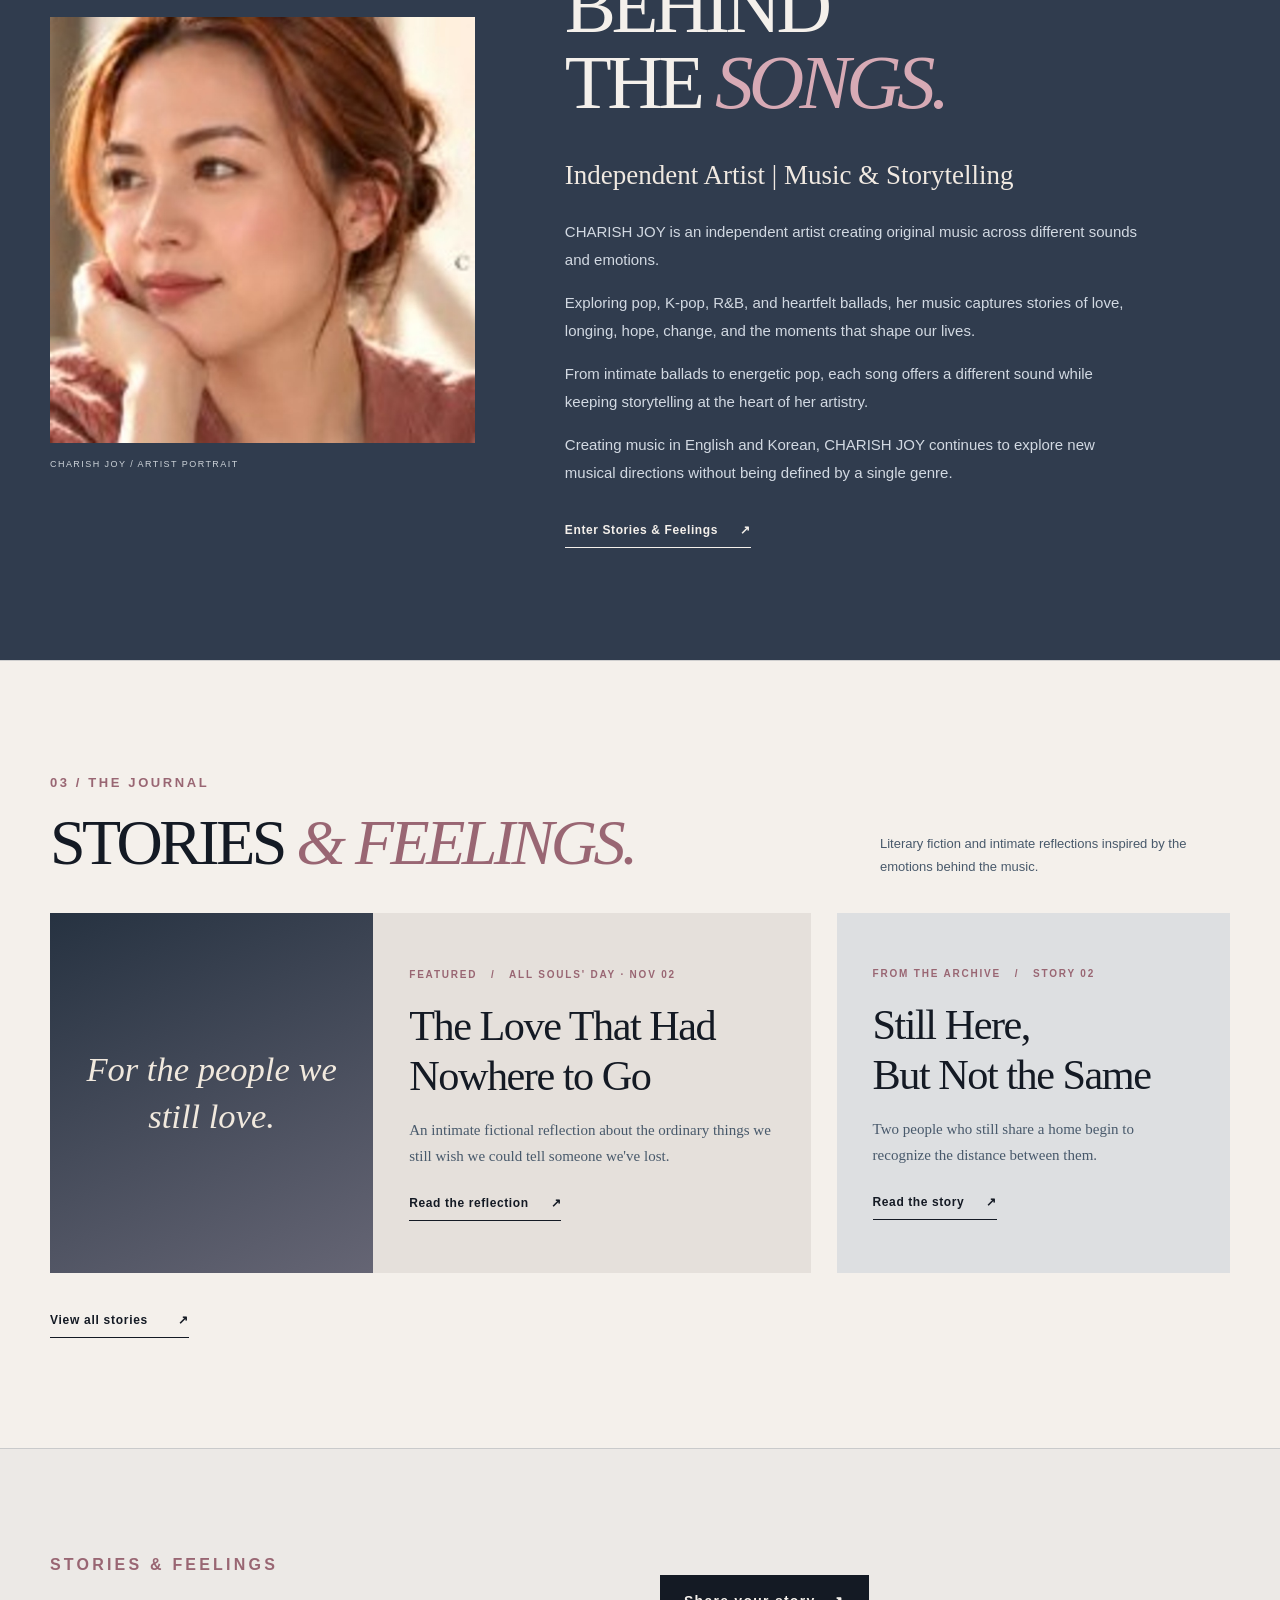
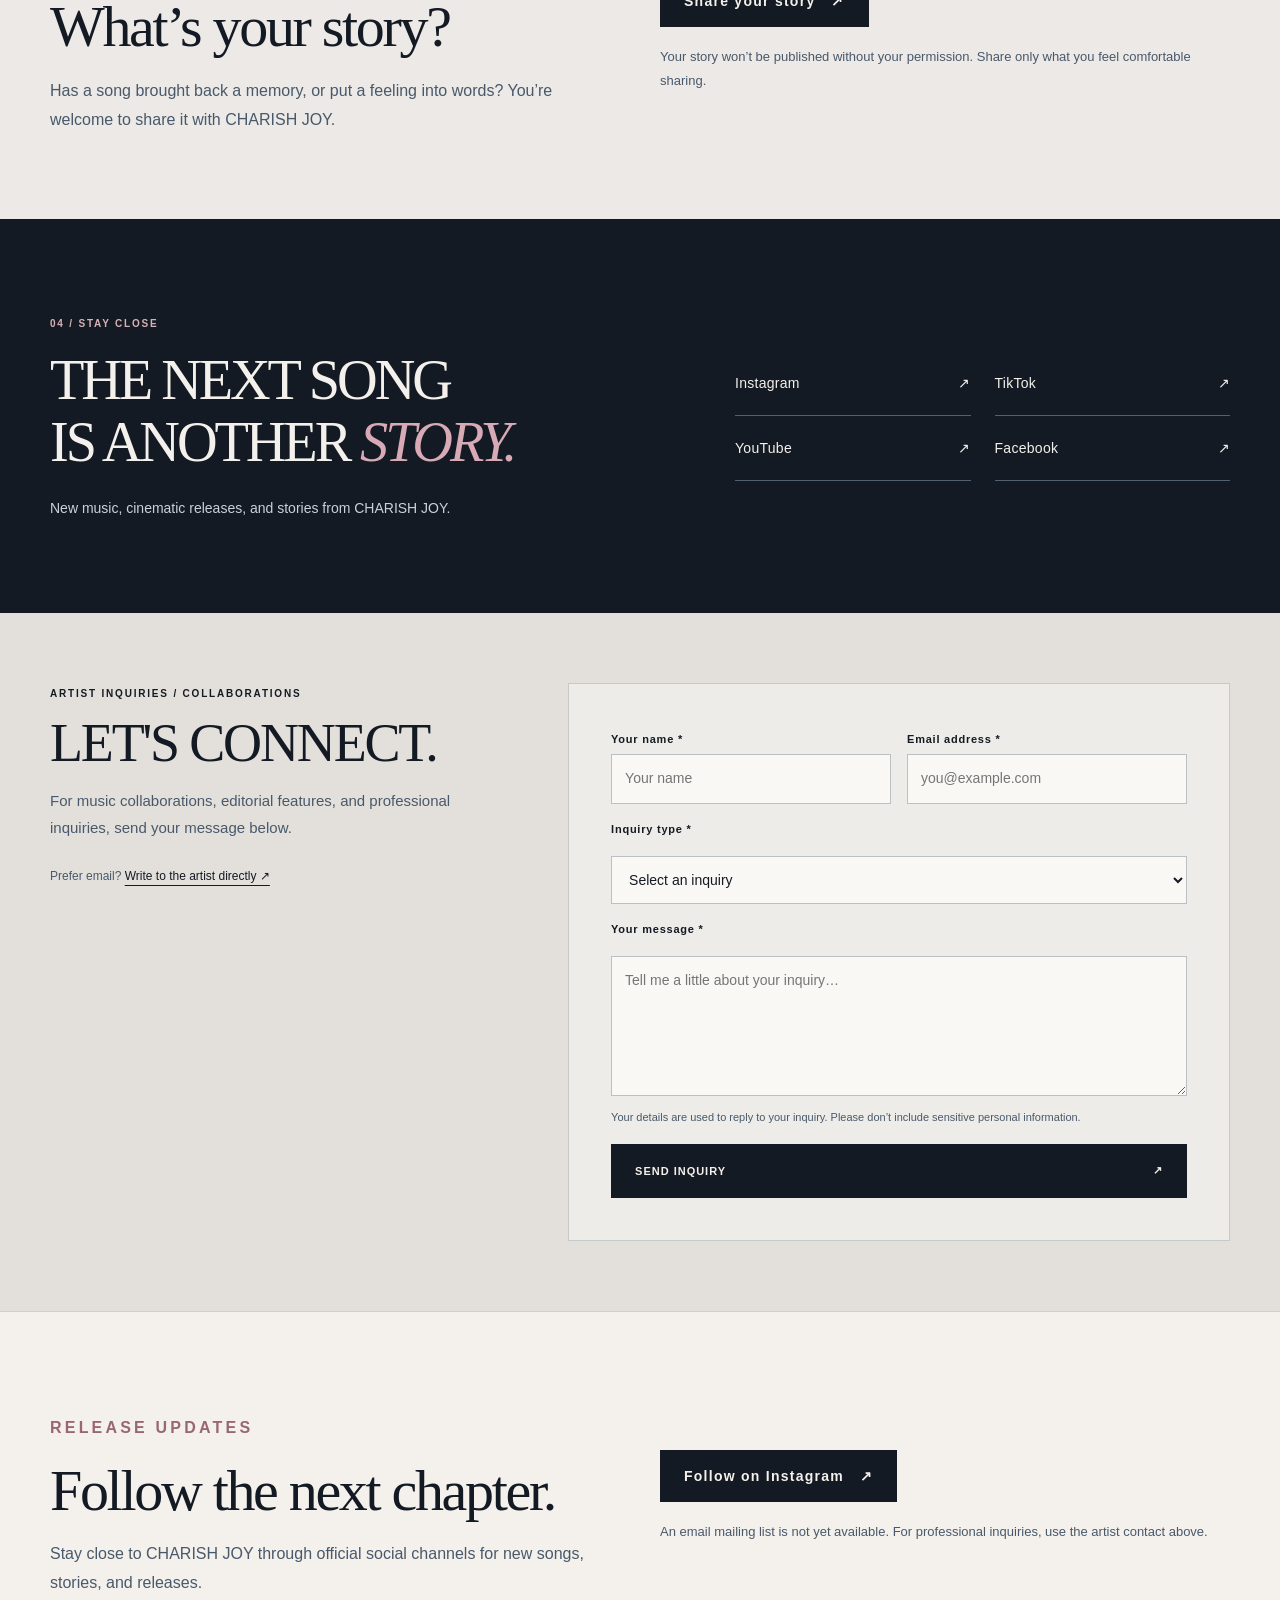
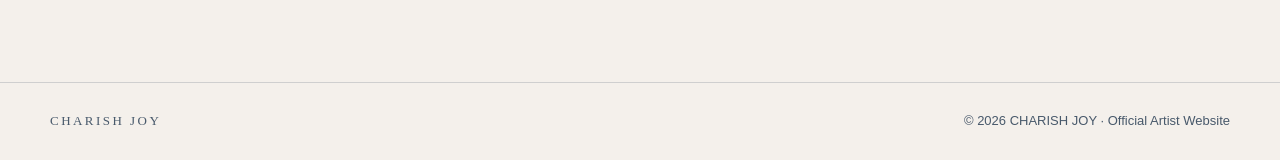
==== commit 7edc96f0: "Feature October 26 single and correct outdated pre-save content" ====
--- a/index.html
+++ b/index.html
@@ -205,17 +205,18 @@
 <nav><div class="wrap nav"><a class="wordmark" href="#top">CHARISH JOY</a><div class="navlinks"><a href="#discography">Music</a><a href="#about">The Artist</a><a href="stories.html">Stories &amp; Feelings</a><a href="#follow">Connect</a><a href="#contact">Inquiries</a></div></div></nav>
 <main id="top">
 <section class="artist-hero" aria-labelledby="artist-name"><div class="wrap artist-hero-inner">
-<div class="artist-hero-copy"><p class="eyebrow">Independent recording artist <span class="eyebrow-line"></span> Original music</p><h1 id="artist-name" class="artist-title">CHARISH<br><em>JOY.</em></h1><p class="hero-description">Songs for the feelings we don’t always know how to say.</p><div class="hero-release"><span class="micro-label">LATEST SINGLE &nbsp; / &nbsp; OCTOBER 07, 2026</span><h2>Still Here,<br>But Not the Same</h2><p>An original song about the distance that can grow between two people who still share a life.</p><div class="hero-actions"><a class="button hero-primary" href="https://distrokid.com/hyperfollow/charishjoy/still-here-but-not-the-same/" target="_blank" rel="noopener noreferrer">Stream the single <span aria-hidden="true">↗</span></a><a class="hero-secondary" href="#discography">Explore the music <span aria-hidden="true">↓</span></a></div></div></div>
-<div class="artist-hero-visual"><div class="cover-backdrop"></div><img src="assets/still-here-cover.svg" alt="Still Here, But Not the Same — official CHARISH JOY single artwork" width="1536" height="1536" fetchpriority="high"><div class="hero-image-footer"><span>CHARISH JOY / SINGLE 002</span><span>2026</span></div></div>
+<div class="artist-hero-copy"><p class="eyebrow">Independent recording artist <span class="eyebrow-line"></span> Original music</p><h1 id="artist-name" class="artist-title">CHARISH<br><em>JOY.</em></h1><p class="hero-description">Songs for the feelings we don’t always know how to say.</p><div class="hero-release"><span class="micro-label">LATEST SINGLE &nbsp; / &nbsp; OCTOBER 26, 2026</span><h2>She Gets the Version<br>I Asked For</h2><p>An original song about watching someone else receive the love you once asked for.</p><div class="hero-actions"><a class="button hero-primary" href="https://distrokid.com/hyperfollow/charishjoy/she-gets-the-version-i-asked-for" target="_blank" rel="noopener noreferrer">Listen now <span aria-hidden="true">↗</span></a><a class="hero-secondary" href="#discography">Explore the music <span aria-hidden="true">↓</span></a></div></div></div>
+<div class="artist-hero-visual"><div class="cover-backdrop"></div><img src="assets/she-gets-the-version-cover.svg" alt="She Gets the Version I Asked For — official CHARISH JOY single artwork" width="1536" height="1536" fetchpriority="high"><div class="hero-image-footer"><span>CHARISH JOY / SINGLE 003</span><span>2026</span></div></div>
 </div></section>
 <div class="artist-manifesto"><div class="wrap manifesto-inner"><span class="micro-label">THE ARTIST'S WORLD</span><p>Every song begins with a feeling.<br><em>Every feeling has a story.</em></p><span class="manifesto-mark" aria-hidden="true">CJ</span></div></div>
 <section id="discography" class="discography"><div class="wrap"><div class="sectionhead discography-heading"><div><p class="label">01 / THE MUSIC</p><h2>THE <em>DISCOGRAPHY.</em></h2></div><p>Original songs. Honest emotions. Stories that stay with you after the music ends.</p></div>
 <div class="releases-grid">
-<article class="release-feature"><a class="release-visual" href="https://distrokid.com/hyperfollow/charishjoy/still-here-but-not-the-same/" target="_blank" rel="noopener noreferrer"><img src="assets/still-here-cover.svg" alt="Official artwork for Still Here, But Not the Same" loading="lazy" width="1536" height="1536"><span class="release-hover">Listen to the single ↗</span></a><div class="release-description"><span class="micro-label">002 &nbsp; / &nbsp; LATEST RELEASE · OCT 7, 2026</span><h3>Still Here, But Not the Same</h3><p>A song for the quiet moments when love remains, but something has changed.</p><a href="https://distrokid.com/hyperfollow/charishjoy/still-here-but-not-the-same/" class="underlined-link" target="_blank" rel="noopener noreferrer">Listen on your platform <span>↗</span></a></div></article>
+<article class="release-feature"><a class="release-visual" href="https://distrokid.com/hyperfollow/charishjoy/she-gets-the-version-i-asked-for" target="_blank" rel="noopener noreferrer"><img src="assets/she-gets-the-version-cover.svg" alt="Official artwork for She Gets the Version I Asked For" loading="lazy" width="1536" height="1536"><span class="release-hover">Listen to the single ↗</span></a><div class="release-description"><span class="micro-label">003 &nbsp; / &nbsp; LATEST RELEASE · OCT 26, 2026</span><h3>She Gets the Version I Asked For</h3><p>For anyone who watched someone else receive the love they once asked for.</p><a href="https://distrokid.com/hyperfollow/charishjoy/she-gets-the-version-i-asked-for" class="underlined-link" target="_blank" rel="noopener noreferrer">Listen now <span>↗</span></a></div></article>
+<article class="release-feature"><a class="release-visual" href="https://distrokid.com/hyperfollow/charishjoy/still-here-but-not-the-same/" target="_blank" rel="noopener noreferrer"><img src="assets/still-here-cover.svg" alt="Official artwork for Still Here, But Not the Same" loading="lazy" width="1536" height="1536"><span class="release-hover">Listen to the single ↗</span></a><div class="release-description"><span class="micro-label">002 &nbsp; / &nbsp; ORIGINAL SINGLE · OCT 7, 2026</span><h3>Still Here, But Not the Same</h3><p>A song for the quiet moments when love remains, but something has changed.</p><a href="https://distrokid.com/hyperfollow/charishjoy/still-here-but-not-the-same/" class="underlined-link" target="_blank" rel="noopener noreferrer">Listen on your platform <span>↗</span></a></div></article>
 <article class="release-feature"><a class="release-visual" href="https://open.spotify.com/track/0qDxON7fAg5myTDyil4CmH" target="_blank" rel="noopener noreferrer"><img src="assets/we-both-know-story.svg" alt="Rainy cinematic scene inspired by We Both Know" loading="lazy" width="1536" height="864"><span class="release-hover">Listen on Spotify ↗</span></a><div class="release-description"><span class="micro-label">001 &nbsp; / &nbsp; ORIGINAL SINGLE</span><h3>We Both Know</h3><p>When two people understand what they feel, but cannot choose the same life.</p><a href="https://open.spotify.com/track/0qDxON7fAg5myTDyil4CmH" class="underlined-link" target="_blank" rel="noopener noreferrer">Listen on Spotify <span>↗</span></a></div></article>
 </div>
-<div id="music" class="listening-room"><div class="listening-title"><p class="micro-label">THE LISTENING ROOM</p><h3>Listen, wherever<br>you are.</h3><p>Explore the original singles. Choose the latest release, or listen to “We Both Know” below.</p><a class="underlined-link" href="https://distrokid.com/hyperfollow/charishjoy/still-here-but-not-the-same/" target="_blank" rel="noopener noreferrer">Still Here, But Not the Same — All platforms <span>↗</span></a></div><div class="listening-links"><p class="platform-group-title">WE BOTH KNOW · STREAMING LINKS</p><a href="https://open.spotify.com/track/0qDxON7fAg5myTDyil4CmH" target="_blank" rel="noopener noreferrer">Spotify <span>↗</span></a><a href="https://music.apple.com/us/album/we-both-know-single/6814546711" target="_blank" rel="noopener noreferrer">Apple Music <span>↗</span></a><a href="https://music.youtube.com/playlist?list=OLAK5uy_nRZBPKV7FW0Uu4wTXIolXOt8dPaq3DgRs" target="_blank" rel="noopener noreferrer">YouTube Music <span>↗</span></a><a href="https://music.amazon.co.uk/artists/B0HKHYJR2W/charish-joy" target="_blank" rel="noopener noreferrer">Amazon Music <span>↗</span></a></div></div><div class="artist-embed"><div><span class="micro-label">PLAY THE MUSIC</span><h3>We Both Know</h3><p>Listen here, or continue in your favorite app.</p></div><iframe title="Listen to We Both Know by CHARISH JOY on Spotify" src="https://open.spotify.com/embed/track/0qDxON7fAg5myTDyil4CmH?utm_source=generator" loading="lazy" allow="autoplay; clipboard-write; encrypted-media; fullscreen; picture-in-picture" referrerpolicy="strict-origin-when-cross-origin"></iframe></div>
-<div class="next-release"><div><span class="micro-label">UPCOMING SINGLE &nbsp; / &nbsp; OCT 26, 2026</span><h3>She Gets the Version I Asked For</h3><p>Releasing October 26, 2026. Pre-save the single on Spotify so it’s ready in your library when it drops.</p><p style="margin-top:22px"><a class="button" href="https://distrokid.com/hyperfollow/charishjoy/she-gets-the-version-i-asked-for" target="_blank" rel="noopener noreferrer" aria-label="Pre-save She Gets the Version I Asked For on Spotify">PRE-SAVE ON SPOTIFY <span aria-hidden="true">↗</span></a></p></div><img src="assets/she-gets-the-version-cover.svg" alt="She Gets the Version I Asked For — upcoming original single cover" width="1536" height="1536" loading="lazy"></div></div></section>
+<div id="music" class="listening-room"><div class="listening-title"><p class="micro-label">THE LISTENING ROOM</p><h3>Listen, wherever<br>you are.</h3><p>Explore the original singles. Start with the latest release, or listen to “We Both Know” below.</p><a class="underlined-link" href="https://distrokid.com/hyperfollow/charishjoy/she-gets-the-version-i-asked-for" target="_blank" rel="noopener noreferrer">She Gets the Version I Asked For — Listen now <span>↗</span></a></div><div class="listening-links"><p class="platform-group-title">WE BOTH KNOW · STREAMING LINKS</p><a href="https://open.spotify.com/track/0qDxON7fAg5myTDyil4CmH" target="_blank" rel="noopener noreferrer">Spotify <span>↗</span></a><a href="https://music.apple.com/us/album/we-both-know-single/6814546711" target="_blank" rel="noopener noreferrer">Apple Music <span>↗</span></a><a href="https://music.youtube.com/playlist?list=OLAK5uy_nRZBPKV7FW0Uu4wTXIolXOt8dPaq3DgRs" target="_blank" rel="noopener noreferrer">YouTube Music <span>↗</span></a><a href="https://music.amazon.co.uk/artists/B0HKHYJR2W/charish-joy" target="_blank" rel="noopener noreferrer">Amazon Music <span>↗</span></a></div></div><div class="artist-embed"><div><span class="micro-label">PLAY THE MUSIC</span><h3>We Both Know</h3><p>Listen here, or continue in your favorite app.</p></div><iframe title="Listen to We Both Know by CHARISH JOY on Spotify" src="https://open.spotify.com/embed/track/0qDxON7fAg5myTDyil4CmH?utm_source=generator" loading="lazy" allow="autoplay; clipboard-write; encrypted-media; fullscreen; picture-in-picture" referrerpolicy="strict-origin-when-cross-origin"></iframe></div>
+</section>
 <section id="about" class="artist-about"><div class="wrap about-frame"><div class="about-portrait"><img src="charish-joy-artist-portrait.png" alt="Artist portrait of CHARISH JOY" loading="lazy" width="1536" height="1536" onerror="this.onerror=null;this.src='profile.jpg'"><span class="portrait-tag">CHARISH JOY / ARTIST PORTRAIT</span></div><div class="about-editorial"><p class="label">02 / MEET THE ARTIST</p><h2>BEHIND<br>THE <em>SONGS.</em></h2><p class="about-lead">Independent Artist | Music &amp; Storytelling</p><p>CHARISH JOY is an independent artist creating original music across different sounds and emotions.</p><p>Exploring pop, K-pop, R&amp;B, and heartfelt ballads, her music captures stories of love, longing, hope, change, and the moments that shape our lives.</p><p>From intimate ballads to energetic pop, each song offers a different sound while keeping storytelling at the heart of her artistry.</p><p>Creating music in English and Korean, CHARISH JOY continues to explore new musical directions without being defined by a single genre.</p><a class="underlined-link" href="stories.html">Enter Stories &amp; Feelings <span>↗</span></a></div></div></section>
 <section class="stories-preview" id="stories"><div class="wrap"><div class="sectionhead stories-heading"><div><p class="label">03 / THE JOURNAL</p><h2>STORIES <em>&amp; FEELINGS.</em></h2></div><p>Literary fiction and intimate reflections inspired by the emotions behind the music.</p></div><div class="editorial-stories">
 <a class="editorial-feature" href="story-the-love-that-had-nowhere-to-go.html"><div class="editorial-cover" style="display:grid;place-items:center;background:linear-gradient(155deg,#263241,#656574);padding:30px;text-align:center"><span style="color:#f1e9de;font:italic clamp(23px,2.7vw,36px)/1.35 Georgia,serif">For the people we still love.</span></div><div class="editorial-copy"><span class="micro-label">FEATURED &nbsp; / &nbsp; ALL SOULS' DAY · NOV 02</span><h3>The Love That Had<br>Nowhere to Go</h3><p>An intimate fictional reflection about the ordinary things we still wish we could tell someone we've lost.</p><span class="underlined-link">Read the reflection <span>↗</span></span></div></a>
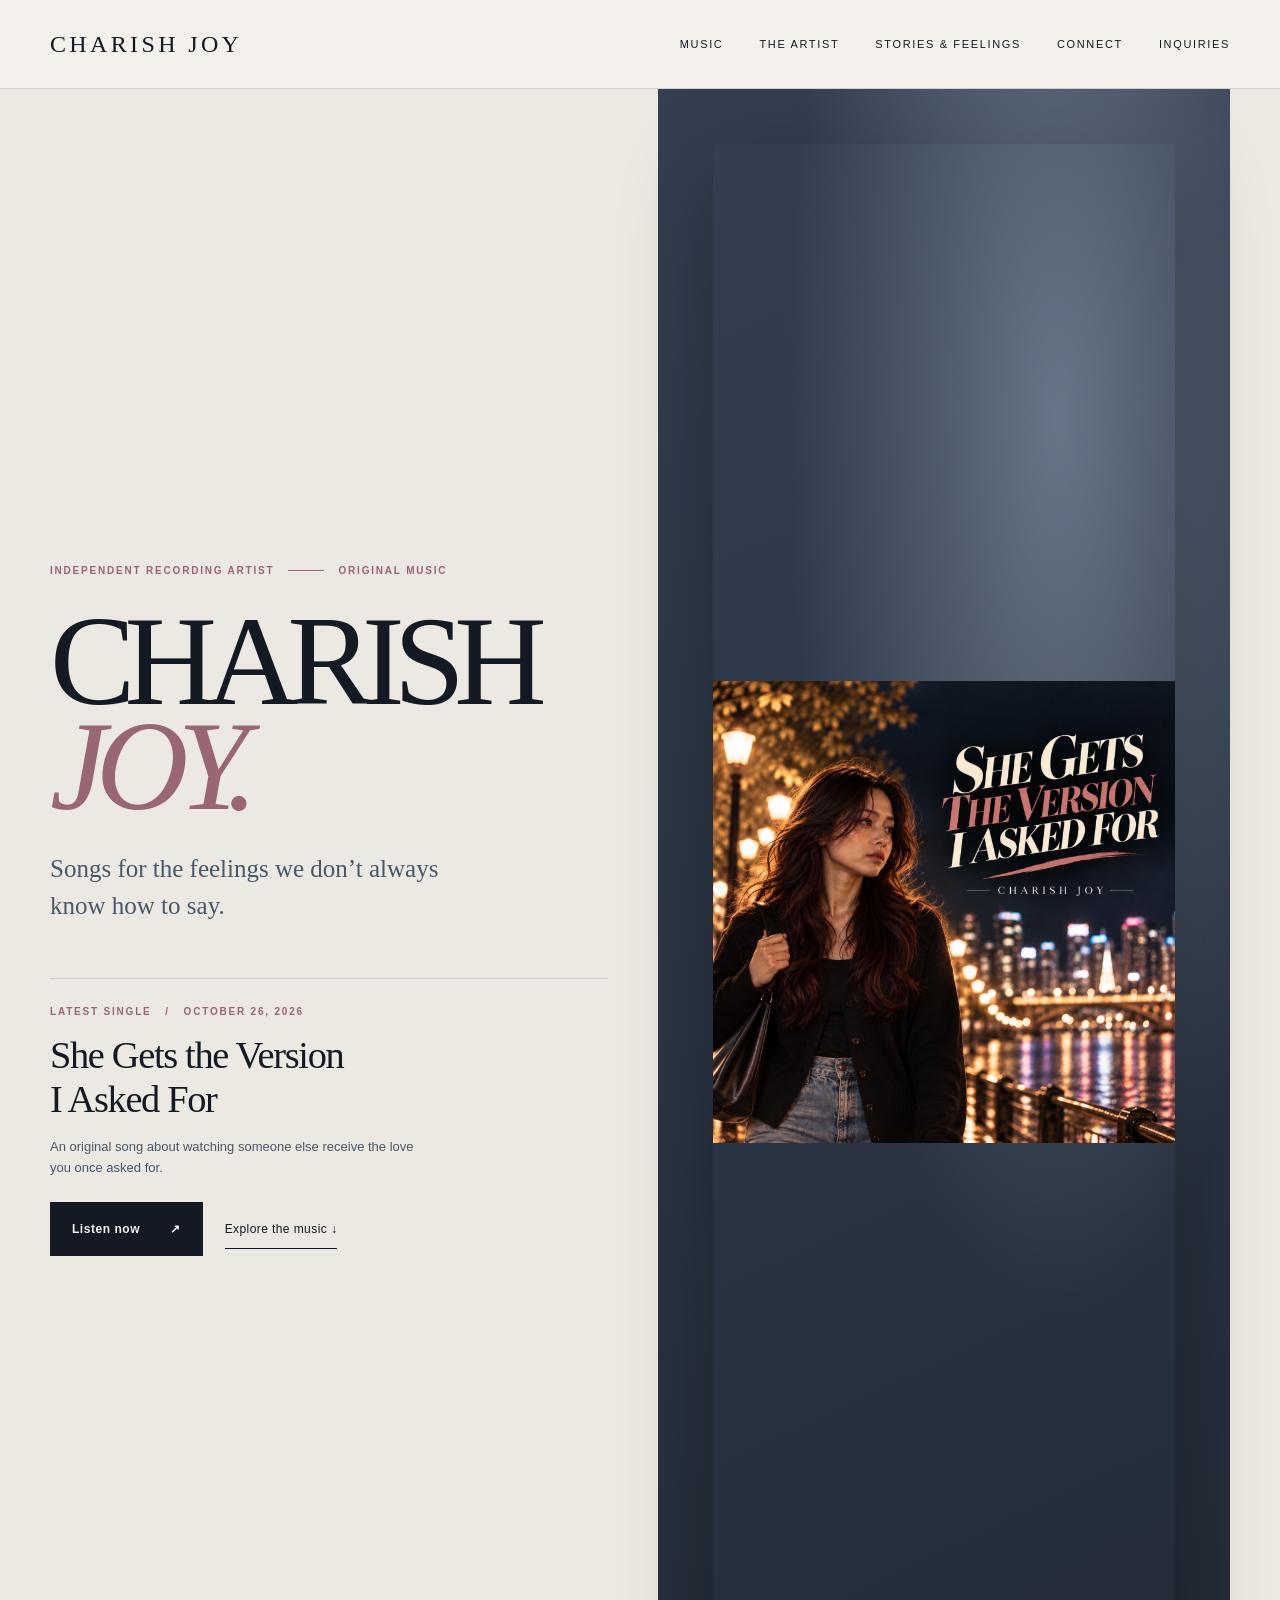
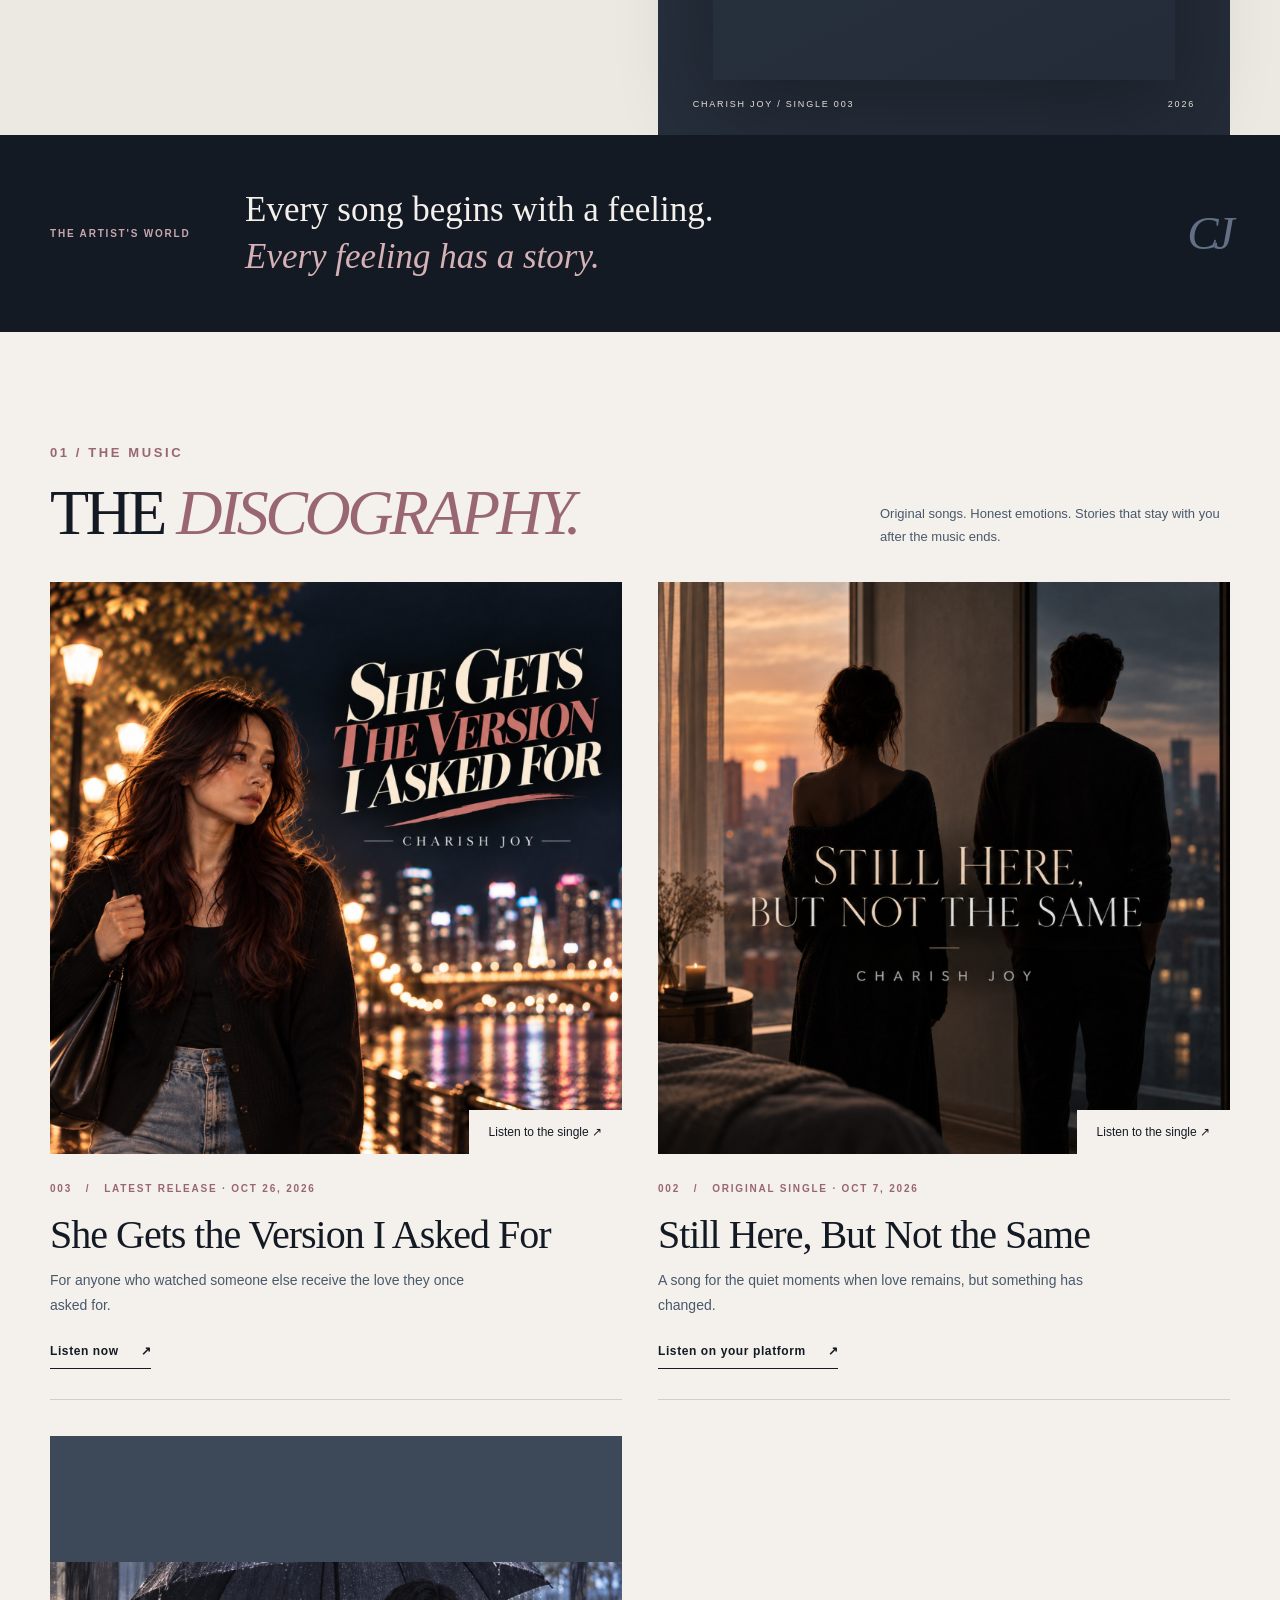
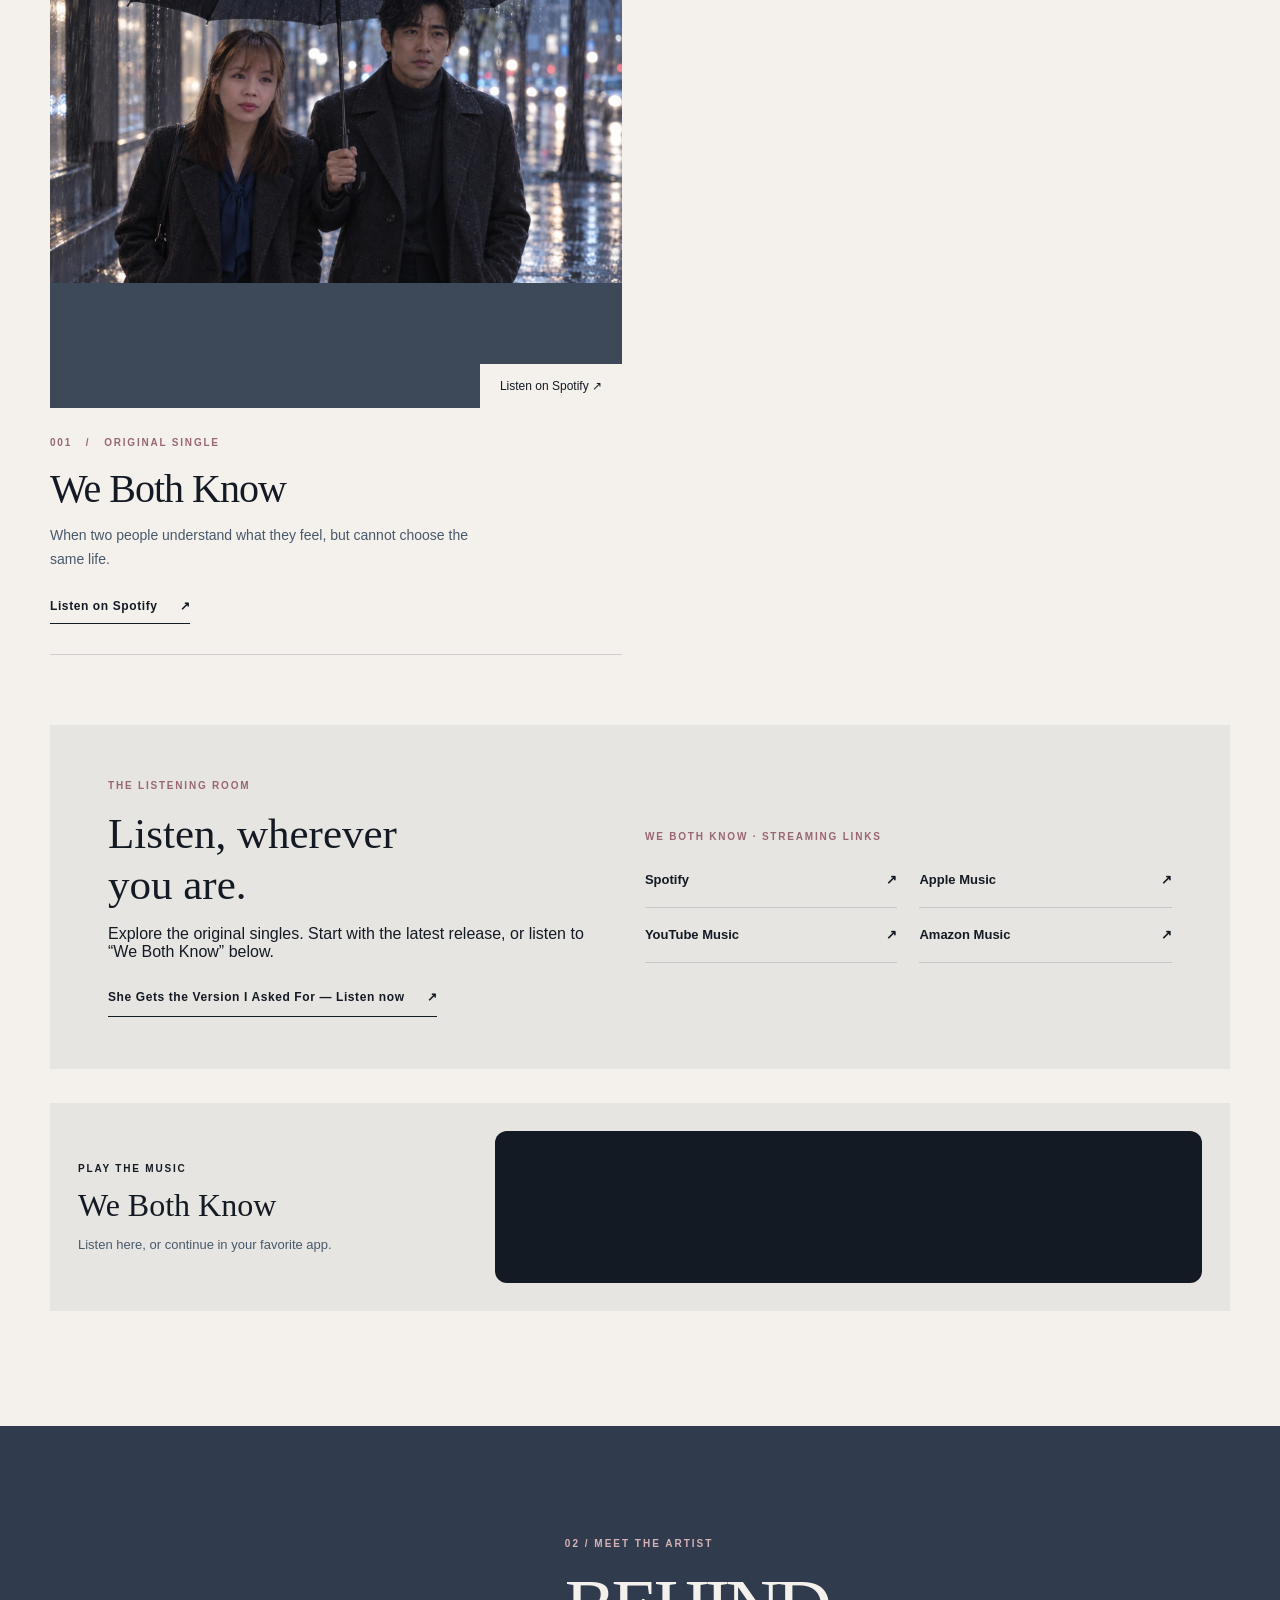
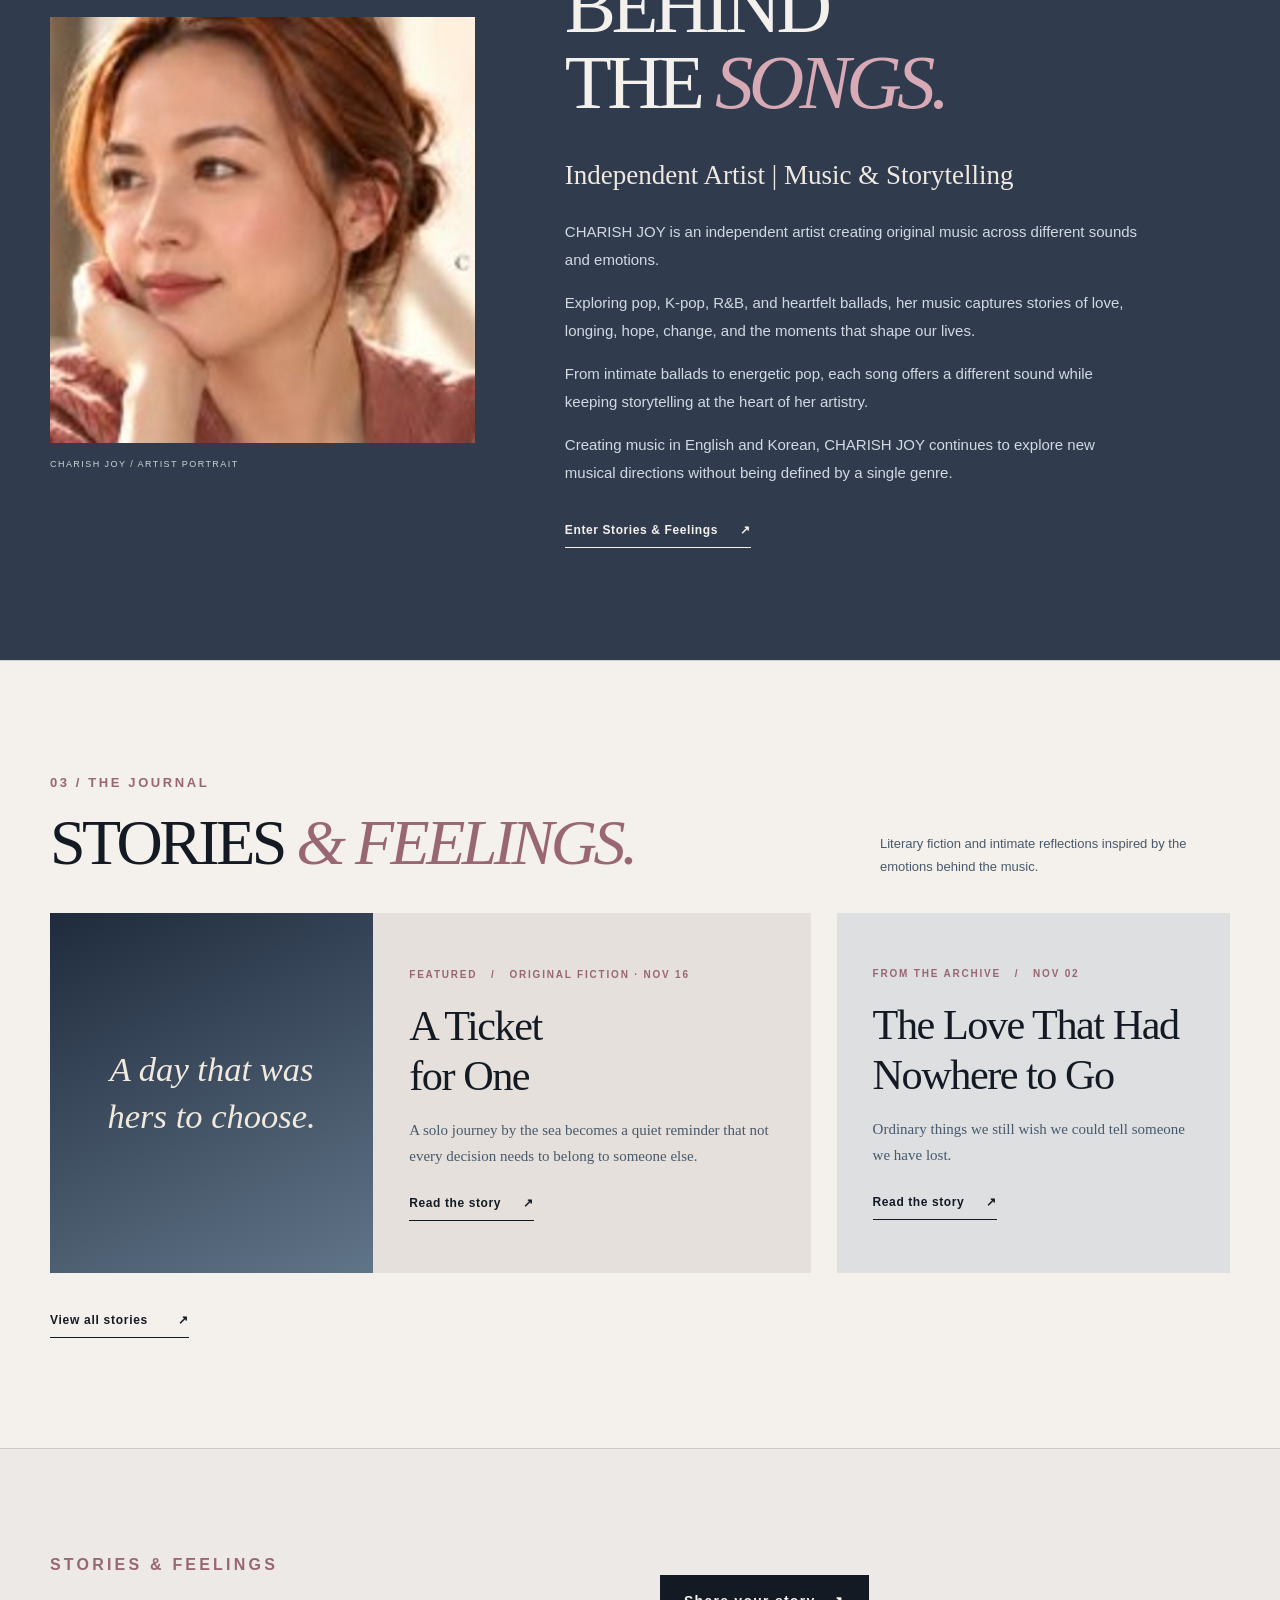
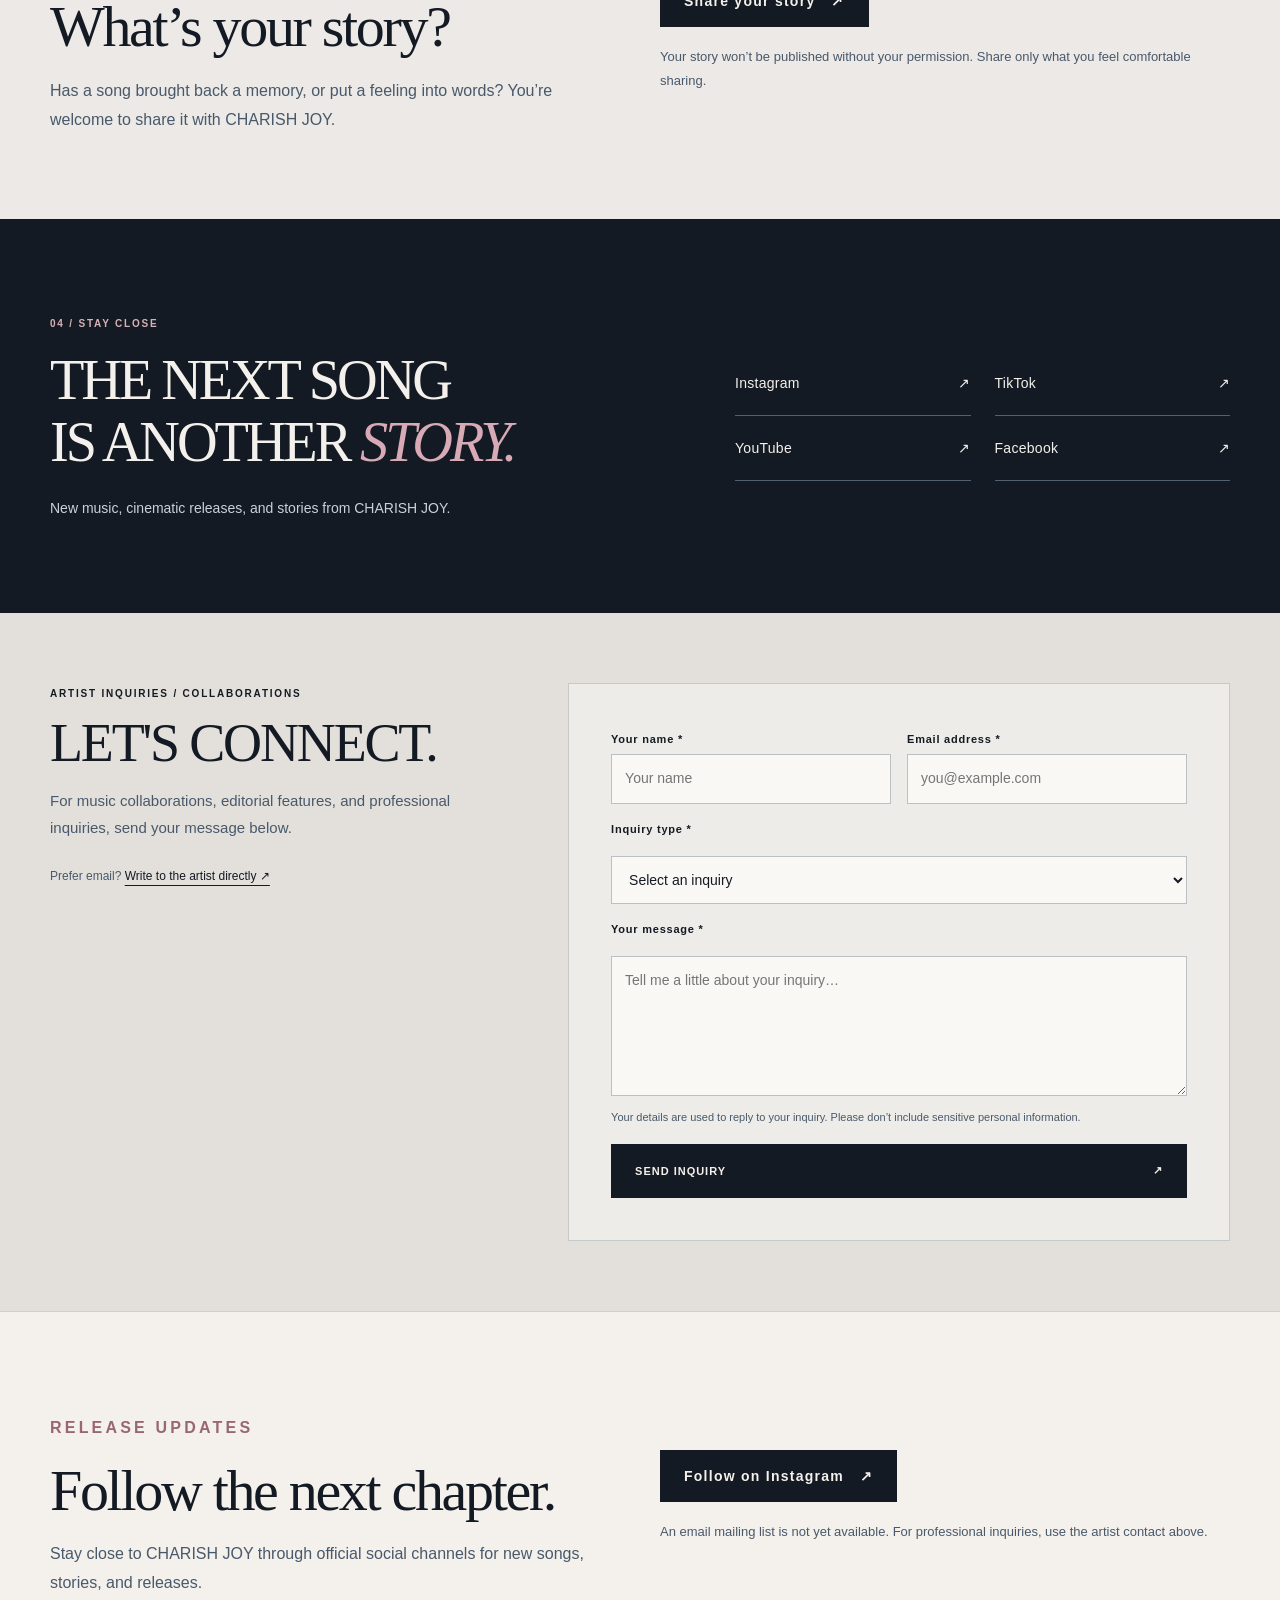
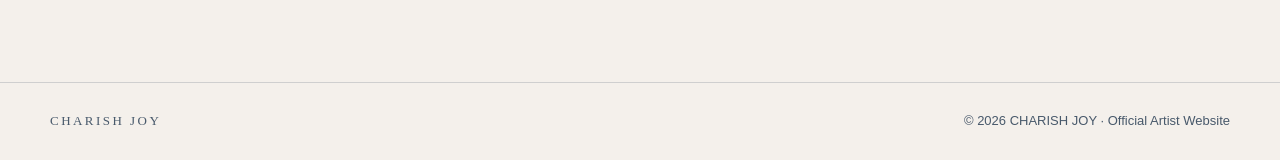
==== commit 1ae40e35: "Refresh homepage Stories & Feelings feature" ====
--- a/index.html
+++ b/index.html
@@ -216,11 +216,11 @@
 <article class="release-feature"><a class="release-visual" href="https://open.spotify.com/track/0qDxON7fAg5myTDyil4CmH" target="_blank" rel="noopener noreferrer"><img src="assets/we-both-know-story.svg" alt="Rainy cinematic scene inspired by We Both Know" loading="lazy" width="1536" height="864"><span class="release-hover">Listen on Spotify ↗</span></a><div class="release-description"><span class="micro-label">001 &nbsp; / &nbsp; ORIGINAL SINGLE</span><h3>We Both Know</h3><p>When two people understand what they feel, but cannot choose the same life.</p><a href="https://open.spotify.com/track/0qDxON7fAg5myTDyil4CmH" class="underlined-link" target="_blank" rel="noopener noreferrer">Listen on Spotify <span>↗</span></a></div></article>
 </div>
 <div id="music" class="listening-room"><div class="listening-title"><p class="micro-label">THE LISTENING ROOM</p><h3>Listen, wherever<br>you are.</h3><p>Explore the original singles. Start with the latest release, or listen to “We Both Know” below.</p><a class="underlined-link" href="https://distrokid.com/hyperfollow/charishjoy/she-gets-the-version-i-asked-for" target="_blank" rel="noopener noreferrer">She Gets the Version I Asked For — Listen now <span>↗</span></a></div><div class="listening-links"><p class="platform-group-title">WE BOTH KNOW · STREAMING LINKS</p><a href="https://open.spotify.com/track/0qDxON7fAg5myTDyil4CmH" target="_blank" rel="noopener noreferrer">Spotify <span>↗</span></a><a href="https://music.apple.com/us/album/we-both-know-single/6814546711" target="_blank" rel="noopener noreferrer">Apple Music <span>↗</span></a><a href="https://music.youtube.com/playlist?list=OLAK5uy_nRZBPKV7FW0Uu4wTXIolXOt8dPaq3DgRs" target="_blank" rel="noopener noreferrer">YouTube Music <span>↗</span></a><a href="https://music.amazon.co.uk/artists/B0HKHYJR2W/charish-joy" target="_blank" rel="noopener noreferrer">Amazon Music <span>↗</span></a></div></div><div class="artist-embed"><div><span class="micro-label">PLAY THE MUSIC</span><h3>We Both Know</h3><p>Listen here, or continue in your favorite app.</p></div><iframe title="Listen to We Both Know by CHARISH JOY on Spotify" src="https://open.spotify.com/embed/track/0qDxON7fAg5myTDyil4CmH?utm_source=generator" loading="lazy" allow="autoplay; clipboard-write; encrypted-media; fullscreen; picture-in-picture" referrerpolicy="strict-origin-when-cross-origin"></iframe></div>
-</section>
+</div></section>
 <section id="about" class="artist-about"><div class="wrap about-frame"><div class="about-portrait"><img src="charish-joy-artist-portrait.png" alt="Artist portrait of CHARISH JOY" loading="lazy" width="1536" height="1536" onerror="this.onerror=null;this.src='profile.jpg'"><span class="portrait-tag">CHARISH JOY / ARTIST PORTRAIT</span></div><div class="about-editorial"><p class="label">02 / MEET THE ARTIST</p><h2>BEHIND<br>THE <em>SONGS.</em></h2><p class="about-lead">Independent Artist | Music &amp; Storytelling</p><p>CHARISH JOY is an independent artist creating original music across different sounds and emotions.</p><p>Exploring pop, K-pop, R&amp;B, and heartfelt ballads, her music captures stories of love, longing, hope, change, and the moments that shape our lives.</p><p>From intimate ballads to energetic pop, each song offers a different sound while keeping storytelling at the heart of her artistry.</p><p>Creating music in English and Korean, CHARISH JOY continues to explore new musical directions without being defined by a single genre.</p><a class="underlined-link" href="stories.html">Enter Stories &amp; Feelings <span>↗</span></a></div></div></section>
 <section class="stories-preview" id="stories"><div class="wrap"><div class="sectionhead stories-heading"><div><p class="label">03 / THE JOURNAL</p><h2>STORIES <em>&amp; FEELINGS.</em></h2></div><p>Literary fiction and intimate reflections inspired by the emotions behind the music.</p></div><div class="editorial-stories">
-<a class="editorial-feature" href="story-the-love-that-had-nowhere-to-go.html"><div class="editorial-cover" style="display:grid;place-items:center;background:linear-gradient(155deg,#263241,#656574);padding:30px;text-align:center"><span style="color:#f1e9de;font:italic clamp(23px,2.7vw,36px)/1.35 Georgia,serif">For the people we still love.</span></div><div class="editorial-copy"><span class="micro-label">FEATURED &nbsp; / &nbsp; ALL SOULS' DAY · NOV 02</span><h3>The Love That Had<br>Nowhere to Go</h3><p>An intimate fictional reflection about the ordinary things we still wish we could tell someone we've lost.</p><span class="underlined-link">Read the reflection <span>↗</span></span></div></a>
-<a class="editorial-secondary" href="story-still-here-but-not-the-same.html"><span class="micro-label">FROM THE ARCHIVE &nbsp; / &nbsp; STORY 02</span><h3>Still Here,<br>But Not the Same</h3><p>Two people who still share a home begin to recognize the distance between them.</p><span class="underlined-link">Read the story <span>↗</span></span></a></div><a class="journal-all" href="stories.html">View all stories <span>↗</span></a></div></section><section id="share-your-story" class="story-invite"><div class="wrap story-invite-inner"><div><p class="label">Stories &amp; Feelings</p><h2>What’s your story?</h2><p>Has a song brought back a memory, or put a feeling into words? You’re welcome to share it with CHARISH JOY.</p></div><div><a class="button" href="https://mail.google.com/mail/?view=cm&amp;fs=1&amp;to=charishjoy.official%40gmail.com&amp;su=Share%20my%20story" target="_blank" rel="noopener">Share your story <span aria-hidden="true">↗</span></a><p class="privacy-note">Your story won’t be published without your permission. Share only what you feel comfortable sharing.</p></div></div></section>
+<a class="editorial-feature" href="story-a-ticket-for-one.html"><div class="editorial-cover" style="display:grid;place-items:center;background:linear-gradient(155deg,#1f2b3d,#617588);padding:30px;text-align:center"><span style="color:#f1e9de;font:italic clamp(23px,2.7vw,36px)/1.35 Georgia,serif">A day that was hers to choose.</span></div><div class="editorial-copy"><span class="micro-label">FEATURED &nbsp; / &nbsp; ORIGINAL FICTION · NOV 16</span><h3>A Ticket<br>for One</h3><p>A solo journey by the sea becomes a quiet reminder that not every decision needs to belong to someone else.</p><span class="underlined-link">Read the story <span>↗</span></span></div></a>
+<a class="editorial-secondary" href="story-the-love-that-had-nowhere-to-go.html"><span class="micro-label">FROM THE ARCHIVE &nbsp; / &nbsp; NOV 02</span><h3>The Love That Had<br>Nowhere to Go</h3><p>Ordinary things we still wish we could tell someone we have lost.</p><span class="underlined-link">Read the story <span>↗</span></span></a></div><a class="journal-all" href="stories.html">View all stories <span>↗</span></a></div></section><section id="share-your-story" class="story-invite"><div class="wrap story-invite-inner"><div><p class="label">Stories &amp; Feelings</p><h2>What’s your story?</h2><p>Has a song brought back a memory, or put a feeling into words? You’re welcome to share it with CHARISH JOY.</p></div><div><a class="button" href="https://mail.google.com/mail/?view=cm&amp;fs=1&amp;to=charishjoy.official%40gmail.com&amp;su=Share%20my%20story" target="_blank" rel="noopener">Share your story <span aria-hidden="true">↗</span></a><p class="privacy-note">Your story won’t be published without your permission. Share only what you feel comfortable sharing.</p></div></div></section>
 <section id="follow" class="artist-follow"><div class="wrap follow-redesign"><div><span class="micro-label">04 / STAY CLOSE</span><h2>THE NEXT SONG<br>IS ANOTHER <em>STORY.</em></h2><p>New music, cinematic releases, and stories from CHARISH JOY.</p></div><div class="social-panel"><a href="https://www.instagram.com/itscharishjoy/" target="_blank" rel="noopener noreferrer">Instagram <span>↗</span></a><a href="https://www.tiktok.com/@itscharishjoy" target="_blank" rel="noopener noreferrer">TikTok <span>↗</span></a><a href="https://www.youtube.com/@itscharishjoy" target="_blank" rel="noopener noreferrer">YouTube <span>↗</span></a><a href="https://www.facebook.com/itscharishjoy" target="_blank" rel="noopener noreferrer">Facebook <span>↗</span></a></div></div></section><section class="professional-contact" id="contact"><div class="wrap professional-contact-inner"><div class="contact-intro"><span class="micro-label">ARTIST INQUIRIES / COLLABORATIONS</span><h2>LET'S CONNECT.</h2><p>For music collaborations, editorial features, and professional inquiries, send your message below.</p><p class="contact-direct">Prefer email? <a href="mailto:charishjoy.official@gmail.com?subject=CHARISH%20JOY%20-%20Artist%20Inquiry">Write to the artist directly ↗</a></p></div><form class="artist-contact-form" action="https://formsubmit.co/charishjoy.official@gmail.com" method="POST" accept-charset="UTF-8"><input type="hidden" name="_subject" value="CHARISH JOY — New Artist Inquiry"><input type="hidden" name="_template" value="table"><input type="hidden" name="_captcha" value="true"><input type="text" name="_honey" class="contact-honey" tabindex="-1" autocomplete="off" aria-hidden="true"><div class="contact-fields"><div><label for="contact-name">Your name <span aria-hidden="true">*</span></label><input id="contact-name" name="name" type="text" autocomplete="name" maxlength="120" required placeholder="Your name"></div><div><label for="contact-email">Email address <span aria-hidden="true">*</span></label><input id="contact-email" name="email" type="email" autocomplete="email" maxlength="200" required placeholder="you@example.com"></div></div><label for="contact-type">Inquiry type <span aria-hidden="true">*</span></label><select id="contact-type" name="inquiry_type" required><option value="" disabled selected>Select an inquiry</option><option value="Music collaboration">Music collaboration</option><option value="Editorial / Press">Editorial / Press</option><option value="Licensing / Sync">Music licensing / Sync</option><option value="Business inquiry">Business inquiry</option><option value="Other">Other</option></select><label for="contact-message">Your message <span aria-hidden="true">*</span></label><textarea id="contact-message" name="message" rows="5" maxlength="5000" required placeholder="Tell me a little about your inquiry…"></textarea><p class="contact-privacy">Your details are used to reply to your inquiry. Please don’t include sensitive personal information.</p><button class="button" type="submit">SEND INQUIRY <span aria-hidden="true">↗</span></button></form></div></section>
 <section id="newsletter" class="story-invite artist-updates"><div class="wrap story-invite-inner"><div><p class="label">Release updates</p><h2>Follow the next chapter.</h2><p>Stay close to CHARISH JOY through official social channels for new songs, stories, and releases.</p></div><div><a class="button" href="https://www.instagram.com/itscharishjoy/" target="_blank" rel="noopener noreferrer">Follow on Instagram <span aria-hidden="true">↗</span></a><p class="privacy-note">An email mailing list is not yet available. For professional inquiries, use the artist contact above.</p></div></div></section>
 </main><footer><div class="wrap footer"><strong>CHARISH JOY</strong><span>© 2026 CHARISH JOY · Official Artist Website</span></div></footer></body></html>
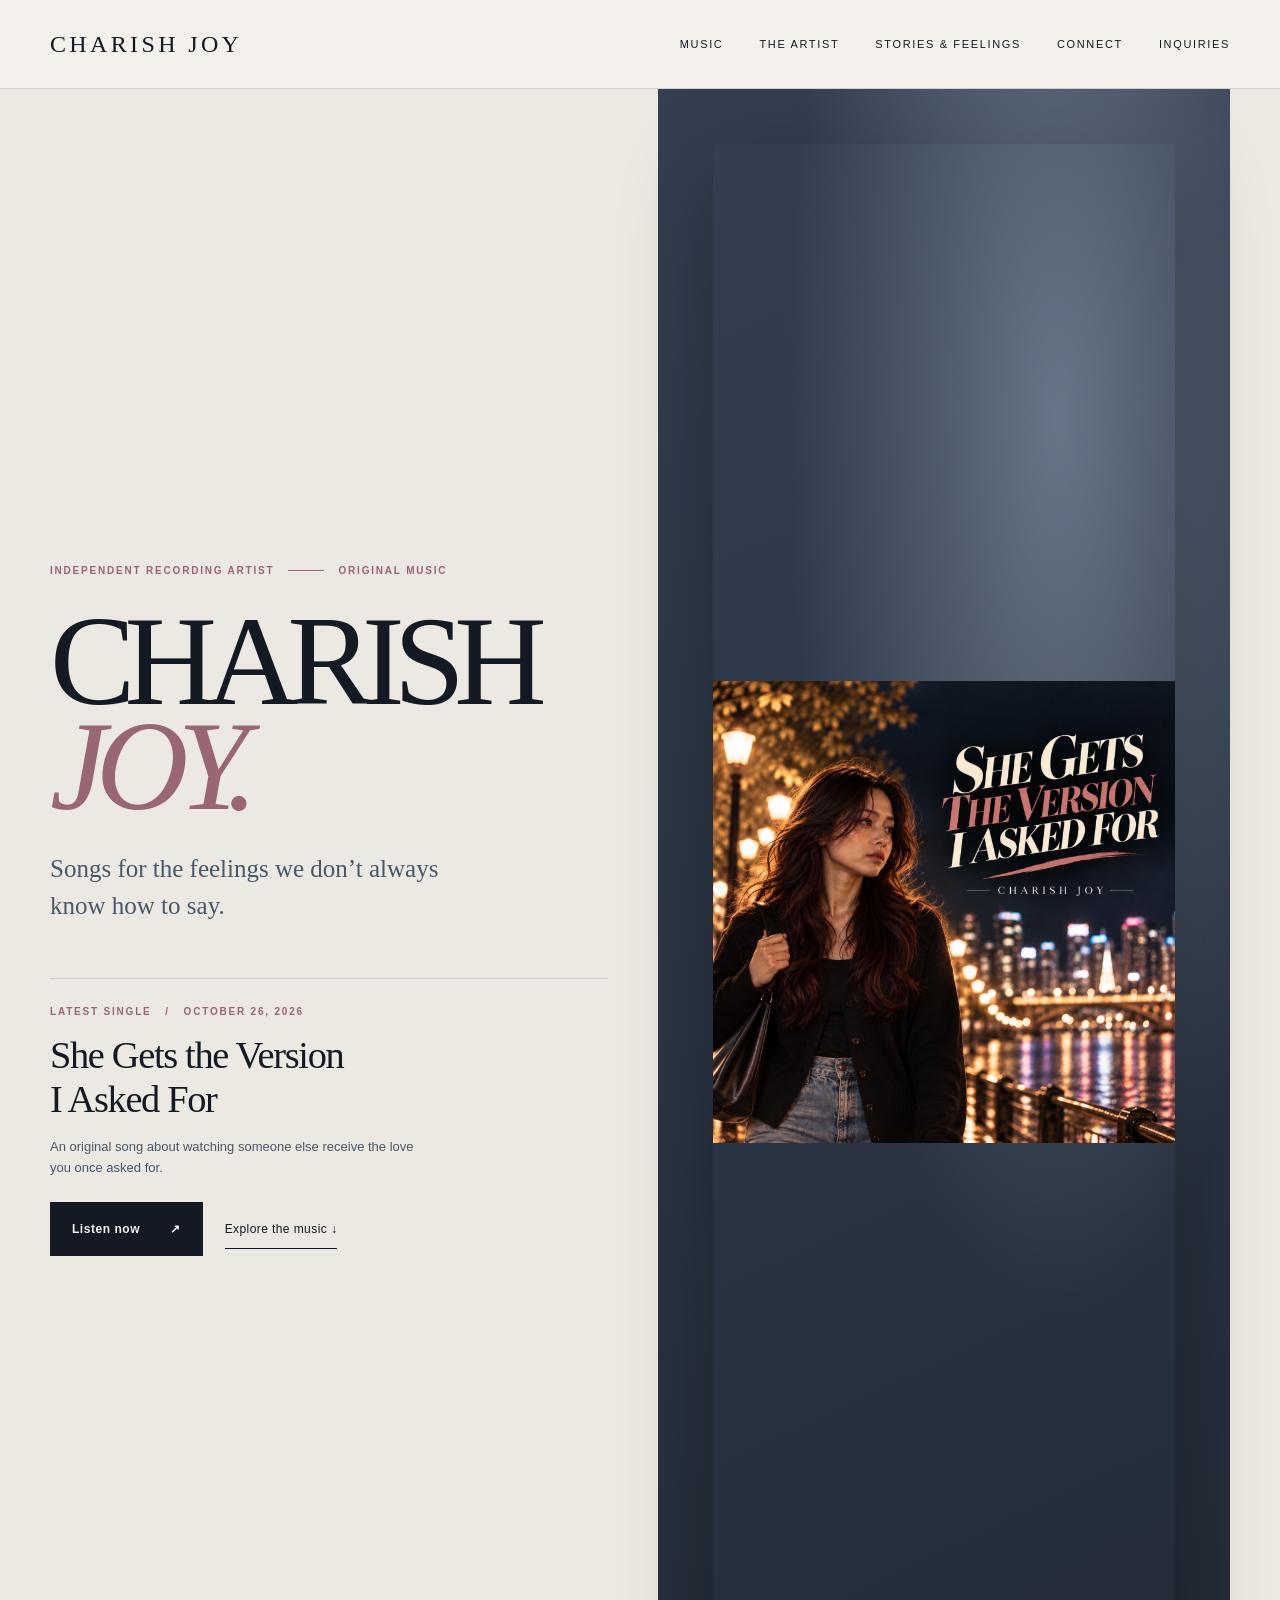
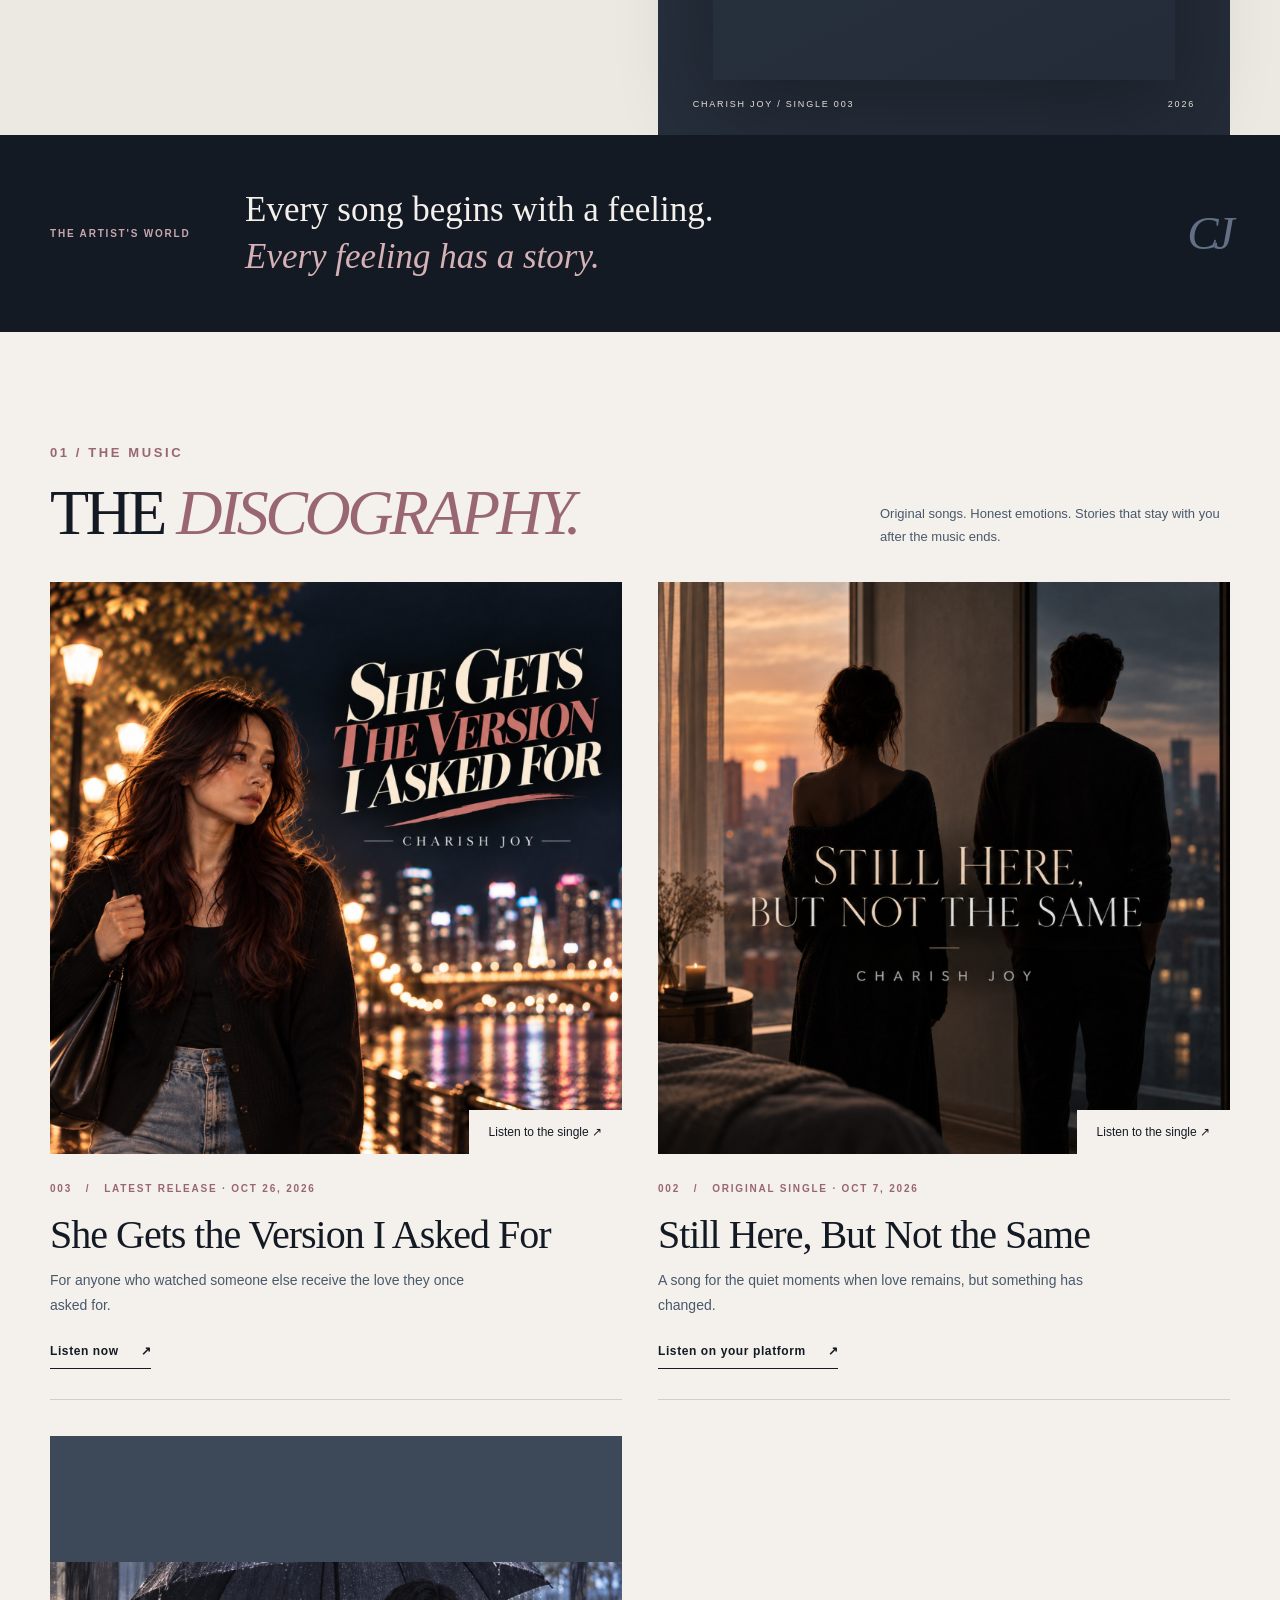
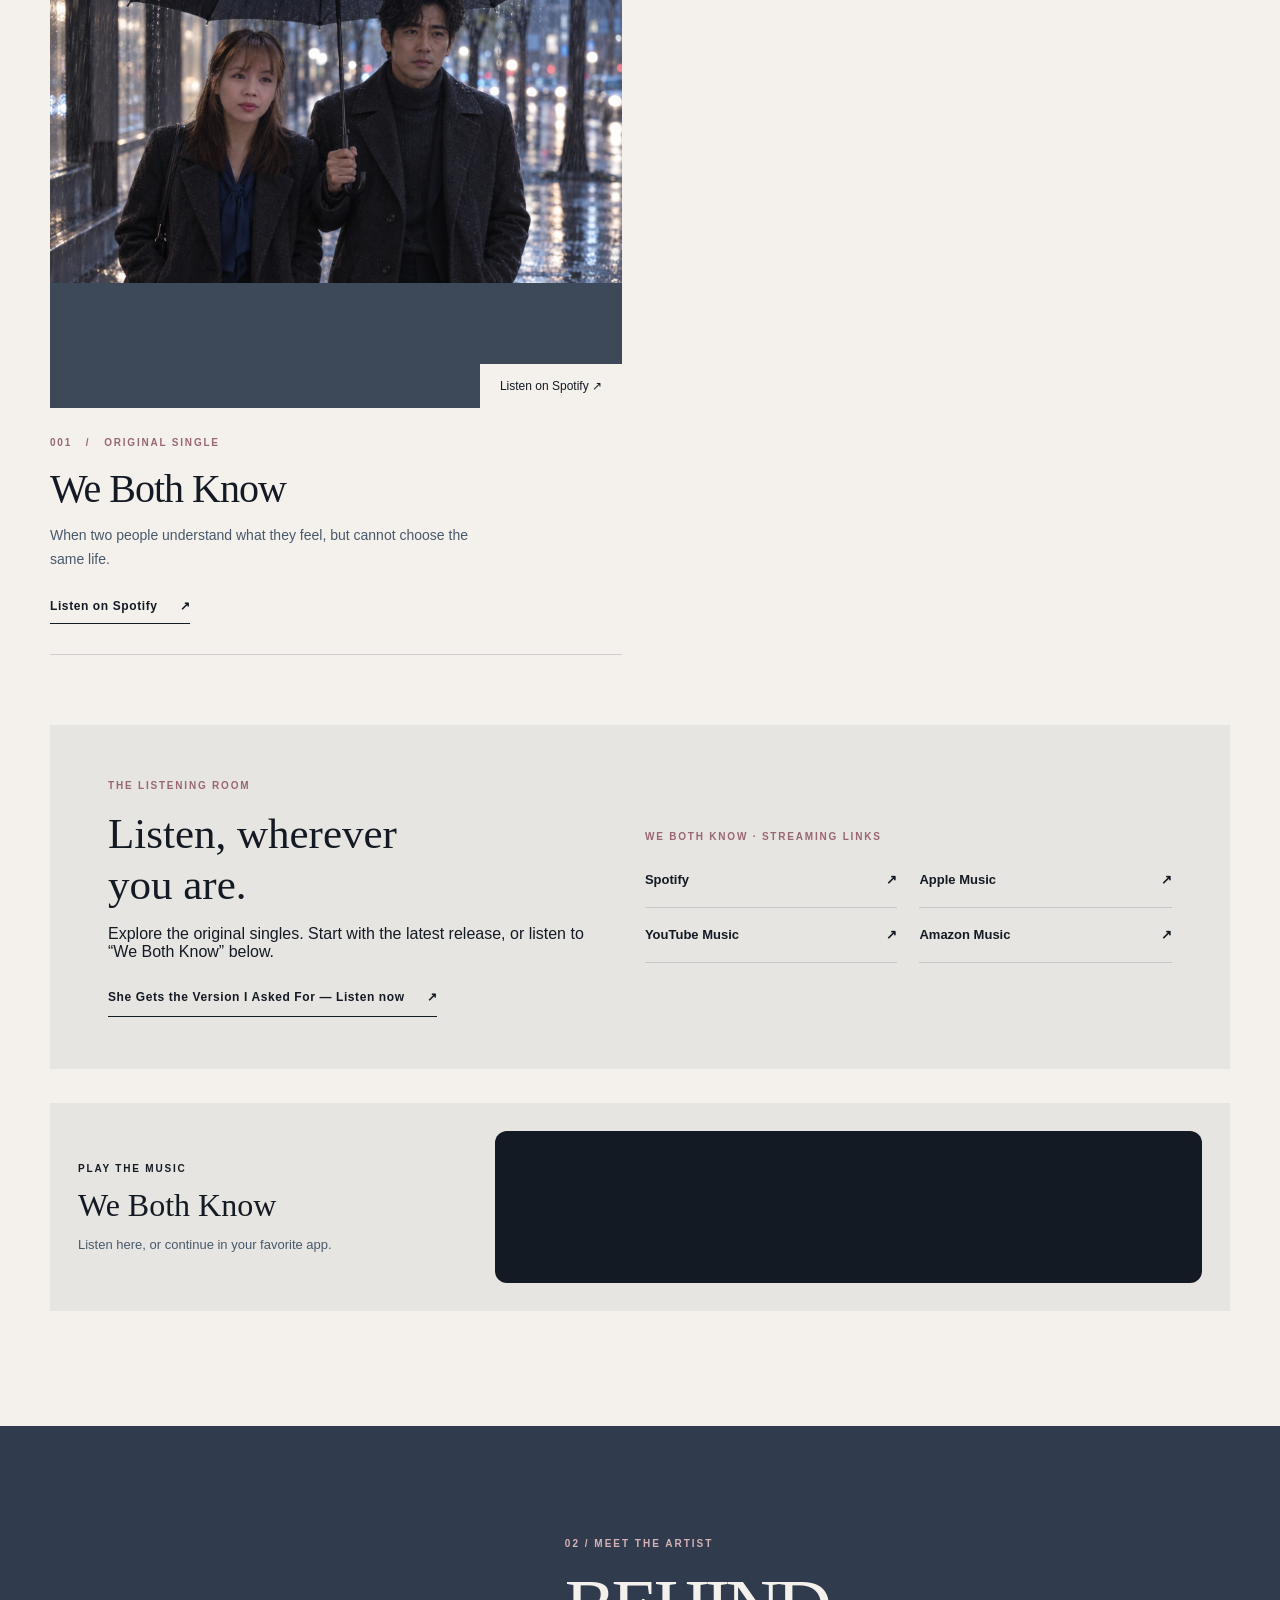
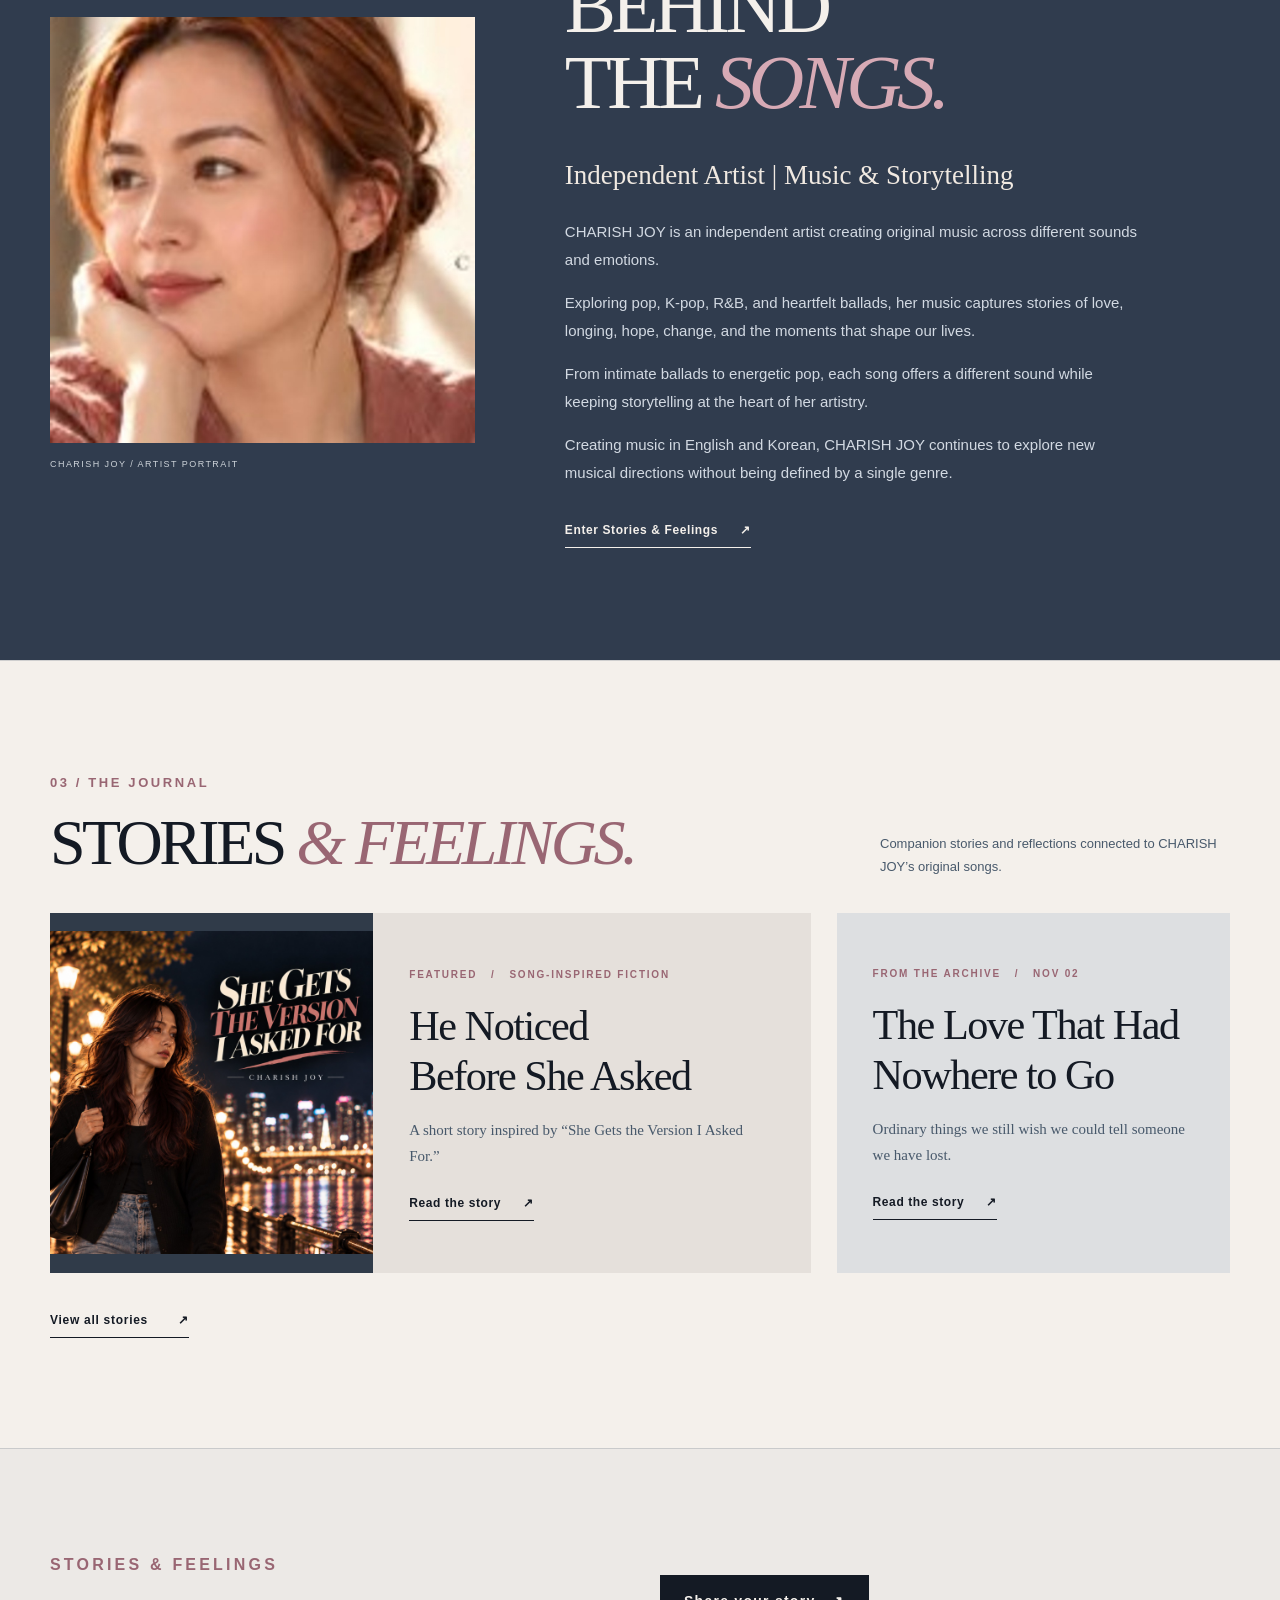
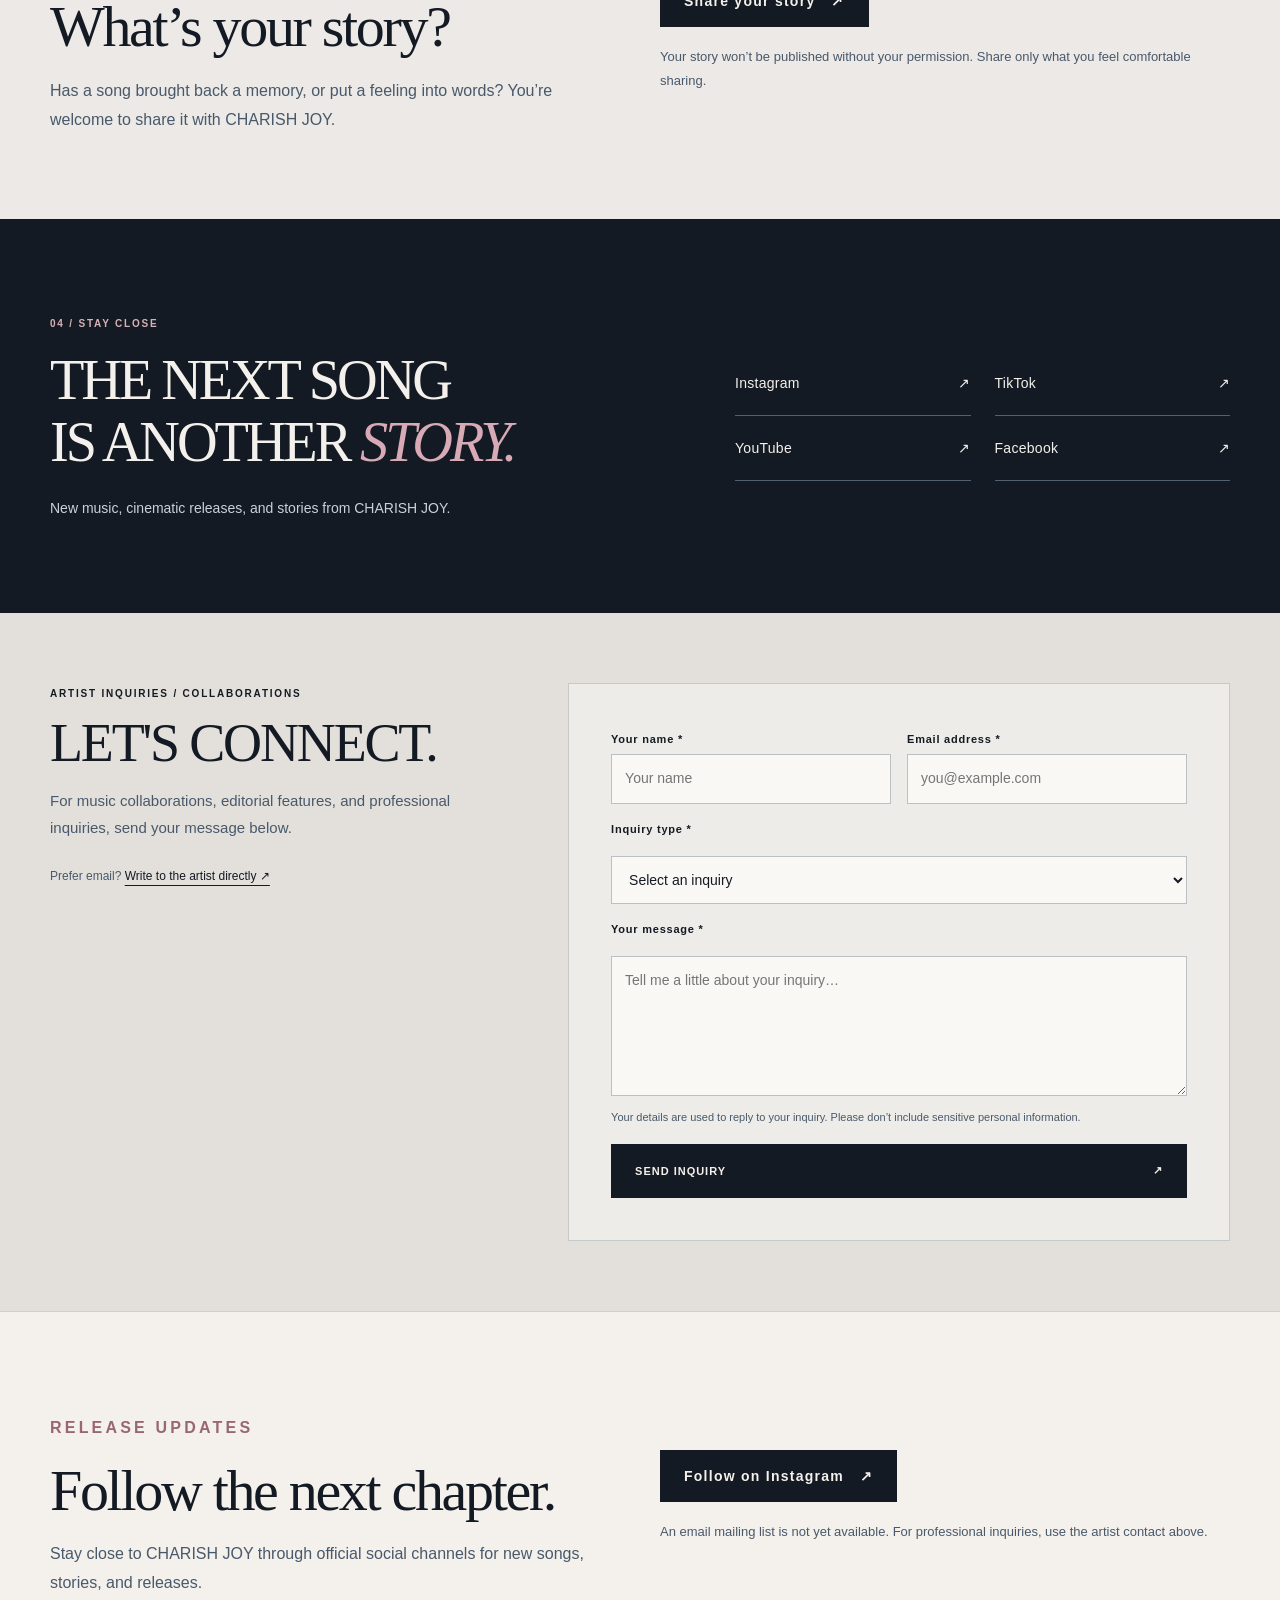
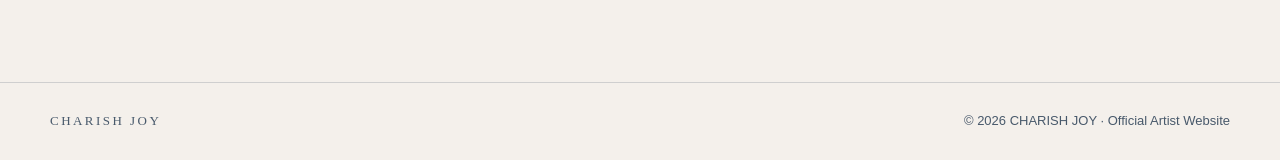
==== commit cbca4145: "Feature song-inspired story on artist homepage" ====
--- a/index.html
+++ b/index.html
@@ -218,8 +218,8 @@
 <div id="music" class="listening-room"><div class="listening-title"><p class="micro-label">THE LISTENING ROOM</p><h3>Listen, wherever<br>you are.</h3><p>Explore the original singles. Start with the latest release, or listen to “We Both Know” below.</p><a class="underlined-link" href="https://distrokid.com/hyperfollow/charishjoy/she-gets-the-version-i-asked-for" target="_blank" rel="noopener noreferrer">She Gets the Version I Asked For — Listen now <span>↗</span></a></div><div class="listening-links"><p class="platform-group-title">WE BOTH KNOW · STREAMING LINKS</p><a href="https://open.spotify.com/track/0qDxON7fAg5myTDyil4CmH" target="_blank" rel="noopener noreferrer">Spotify <span>↗</span></a><a href="https://music.apple.com/us/album/we-both-know-single/6814546711" target="_blank" rel="noopener noreferrer">Apple Music <span>↗</span></a><a href="https://music.youtube.com/playlist?list=OLAK5uy_nRZBPKV7FW0Uu4wTXIolXOt8dPaq3DgRs" target="_blank" rel="noopener noreferrer">YouTube Music <span>↗</span></a><a href="https://music.amazon.co.uk/artists/B0HKHYJR2W/charish-joy" target="_blank" rel="noopener noreferrer">Amazon Music <span>↗</span></a></div></div><div class="artist-embed"><div><span class="micro-label">PLAY THE MUSIC</span><h3>We Both Know</h3><p>Listen here, or continue in your favorite app.</p></div><iframe title="Listen to We Both Know by CHARISH JOY on Spotify" src="https://open.spotify.com/embed/track/0qDxON7fAg5myTDyil4CmH?utm_source=generator" loading="lazy" allow="autoplay; clipboard-write; encrypted-media; fullscreen; picture-in-picture" referrerpolicy="strict-origin-when-cross-origin"></iframe></div>
 </div></section>
 <section id="about" class="artist-about"><div class="wrap about-frame"><div class="about-portrait"><img src="charish-joy-artist-portrait.png" alt="Artist portrait of CHARISH JOY" loading="lazy" width="1536" height="1536" onerror="this.onerror=null;this.src='profile.jpg'"><span class="portrait-tag">CHARISH JOY / ARTIST PORTRAIT</span></div><div class="about-editorial"><p class="label">02 / MEET THE ARTIST</p><h2>BEHIND<br>THE <em>SONGS.</em></h2><p class="about-lead">Independent Artist | Music &amp; Storytelling</p><p>CHARISH JOY is an independent artist creating original music across different sounds and emotions.</p><p>Exploring pop, K-pop, R&amp;B, and heartfelt ballads, her music captures stories of love, longing, hope, change, and the moments that shape our lives.</p><p>From intimate ballads to energetic pop, each song offers a different sound while keeping storytelling at the heart of her artistry.</p><p>Creating music in English and Korean, CHARISH JOY continues to explore new musical directions without being defined by a single genre.</p><a class="underlined-link" href="stories.html">Enter Stories &amp; Feelings <span>↗</span></a></div></div></section>
-<section class="stories-preview" id="stories"><div class="wrap"><div class="sectionhead stories-heading"><div><p class="label">03 / THE JOURNAL</p><h2>STORIES <em>&amp; FEELINGS.</em></h2></div><p>Literary fiction and intimate reflections inspired by the emotions behind the music.</p></div><div class="editorial-stories">
-<a class="editorial-feature" href="story-a-ticket-for-one.html"><div class="editorial-cover" style="display:grid;place-items:center;background:linear-gradient(155deg,#1f2b3d,#617588);padding:30px;text-align:center"><span style="color:#f1e9de;font:italic clamp(23px,2.7vw,36px)/1.35 Georgia,serif">A day that was hers to choose.</span></div><div class="editorial-copy"><span class="micro-label">FEATURED &nbsp; / &nbsp; ORIGINAL FICTION · NOV 16</span><h3>A Ticket<br>for One</h3><p>A solo journey by the sea becomes a quiet reminder that not every decision needs to belong to someone else.</p><span class="underlined-link">Read the story <span>↗</span></span></div></a>
+<section class="stories-preview" id="stories"><div class="wrap"><div class="sectionhead stories-heading"><div><p class="label">03 / THE JOURNAL</p><h2>STORIES <em>&amp; FEELINGS.</em></h2></div><p>Companion stories and reflections connected to CHARISH JOY’s original songs.</p></div><div class="editorial-stories">
+<a class="editorial-feature" href="story-he-noticed-before-she-asked.html"><div class="editorial-cover"><img src="assets/she-gets-the-version-cover.svg" alt="She Gets the Version I Asked For single artwork" loading="lazy" width="1536" height="1536"></div><div class="editorial-copy"><span class="micro-label">FEATURED &nbsp; / &nbsp; SONG-INSPIRED FICTION</span><h3>He Noticed<br>Before She Asked</h3><p>A short story inspired by “She Gets the Version I Asked For.”</p><span class="underlined-link">Read the story <span>↗</span></span></div></a>
 <a class="editorial-secondary" href="story-the-love-that-had-nowhere-to-go.html"><span class="micro-label">FROM THE ARCHIVE &nbsp; / &nbsp; NOV 02</span><h3>The Love That Had<br>Nowhere to Go</h3><p>Ordinary things we still wish we could tell someone we have lost.</p><span class="underlined-link">Read the story <span>↗</span></span></a></div><a class="journal-all" href="stories.html">View all stories <span>↗</span></a></div></section><section id="share-your-story" class="story-invite"><div class="wrap story-invite-inner"><div><p class="label">Stories &amp; Feelings</p><h2>What’s your story?</h2><p>Has a song brought back a memory, or put a feeling into words? You’re welcome to share it with CHARISH JOY.</p></div><div><a class="button" href="https://mail.google.com/mail/?view=cm&amp;fs=1&amp;to=charishjoy.official%40gmail.com&amp;su=Share%20my%20story" target="_blank" rel="noopener">Share your story <span aria-hidden="true">↗</span></a><p class="privacy-note">Your story won’t be published without your permission. Share only what you feel comfortable sharing.</p></div></div></section>
 <section id="follow" class="artist-follow"><div class="wrap follow-redesign"><div><span class="micro-label">04 / STAY CLOSE</span><h2>THE NEXT SONG<br>IS ANOTHER <em>STORY.</em></h2><p>New music, cinematic releases, and stories from CHARISH JOY.</p></div><div class="social-panel"><a href="https://www.instagram.com/itscharishjoy/" target="_blank" rel="noopener noreferrer">Instagram <span>↗</span></a><a href="https://www.tiktok.com/@itscharishjoy" target="_blank" rel="noopener noreferrer">TikTok <span>↗</span></a><a href="https://www.youtube.com/@itscharishjoy" target="_blank" rel="noopener noreferrer">YouTube <span>↗</span></a><a href="https://www.facebook.com/itscharishjoy" target="_blank" rel="noopener noreferrer">Facebook <span>↗</span></a></div></div></section><section class="professional-contact" id="contact"><div class="wrap professional-contact-inner"><div class="contact-intro"><span class="micro-label">ARTIST INQUIRIES / COLLABORATIONS</span><h2>LET'S CONNECT.</h2><p>For music collaborations, editorial features, and professional inquiries, send your message below.</p><p class="contact-direct">Prefer email? <a href="mailto:charishjoy.official@gmail.com?subject=CHARISH%20JOY%20-%20Artist%20Inquiry">Write to the artist directly ↗</a></p></div><form class="artist-contact-form" action="https://formsubmit.co/charishjoy.official@gmail.com" method="POST" accept-charset="UTF-8"><input type="hidden" name="_subject" value="CHARISH JOY — New Artist Inquiry"><input type="hidden" name="_template" value="table"><input type="hidden" name="_captcha" value="true"><input type="text" name="_honey" class="contact-honey" tabindex="-1" autocomplete="off" aria-hidden="true"><div class="contact-fields"><div><label for="contact-name">Your name <span aria-hidden="true">*</span></label><input id="contact-name" name="name" type="text" autocomplete="name" maxlength="120" required placeholder="Your name"></div><div><label for="contact-email">Email address <span aria-hidden="true">*</span></label><input id="contact-email" name="email" type="email" autocomplete="email" maxlength="200" required placeholder="you@example.com"></div></div><label for="contact-type">Inquiry type <span aria-hidden="true">*</span></label><select id="contact-type" name="inquiry_type" required><option value="" disabled selected>Select an inquiry</option><option value="Music collaboration">Music collaboration</option><option value="Editorial / Press">Editorial / Press</option><option value="Licensing / Sync">Music licensing / Sync</option><option value="Business inquiry">Business inquiry</option><option value="Other">Other</option></select><label for="contact-message">Your message <span aria-hidden="true">*</span></label><textarea id="contact-message" name="message" rows="5" maxlength="5000" required placeholder="Tell me a little about your inquiry…"></textarea><p class="contact-privacy">Your details are used to reply to your inquiry. Please don’t include sensitive personal information.</p><button class="button" type="submit">SEND INQUIRY <span aria-hidden="true">↗</span></button></form></div></section>
 <section id="newsletter" class="story-invite artist-updates"><div class="wrap story-invite-inner"><div><p class="label">Release updates</p><h2>Follow the next chapter.</h2><p>Stay close to CHARISH JOY through official social channels for new songs, stories, and releases.</p></div><div><a class="button" href="https://www.instagram.com/itscharishjoy/" target="_blank" rel="noopener noreferrer">Follow on Instagram <span aria-hidden="true">↗</span></a><p class="privacy-note">An email mailing list is not yet available. For professional inquiries, use the artist contact above.</p></div></div></section>
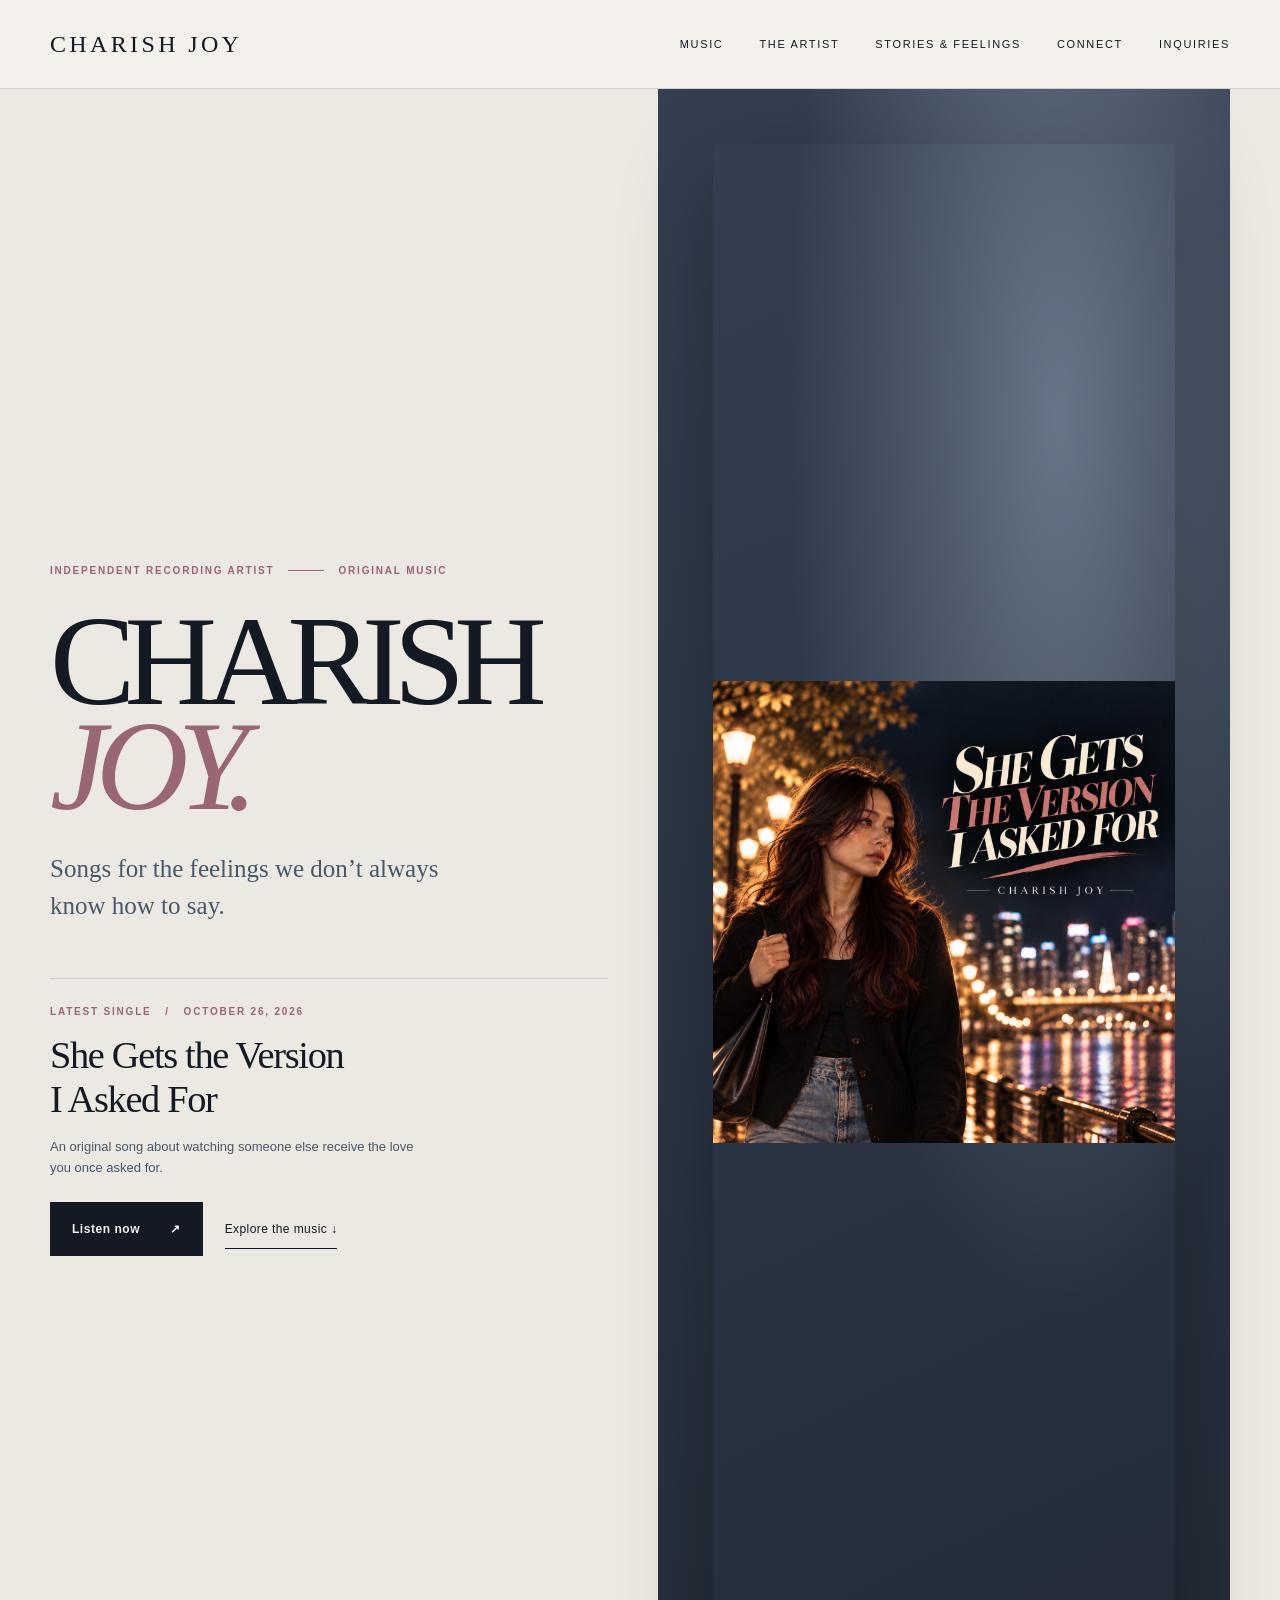
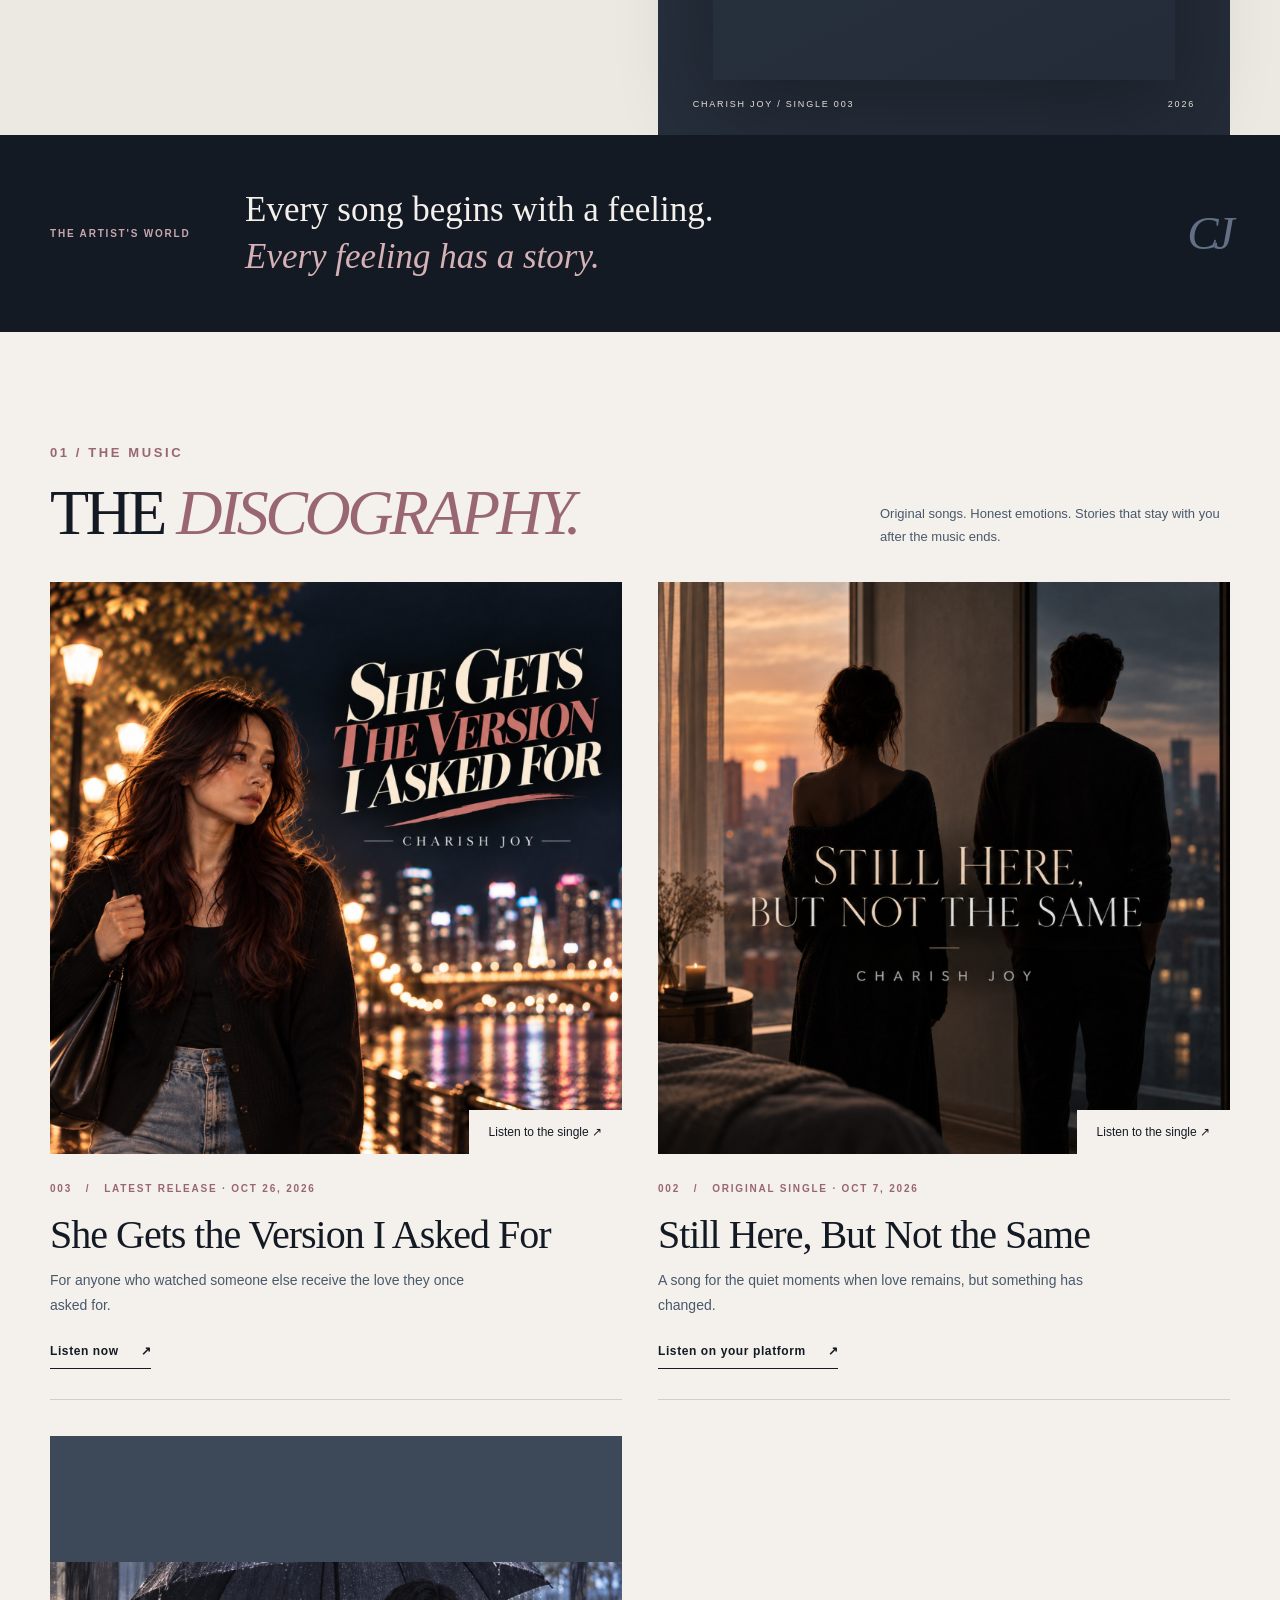
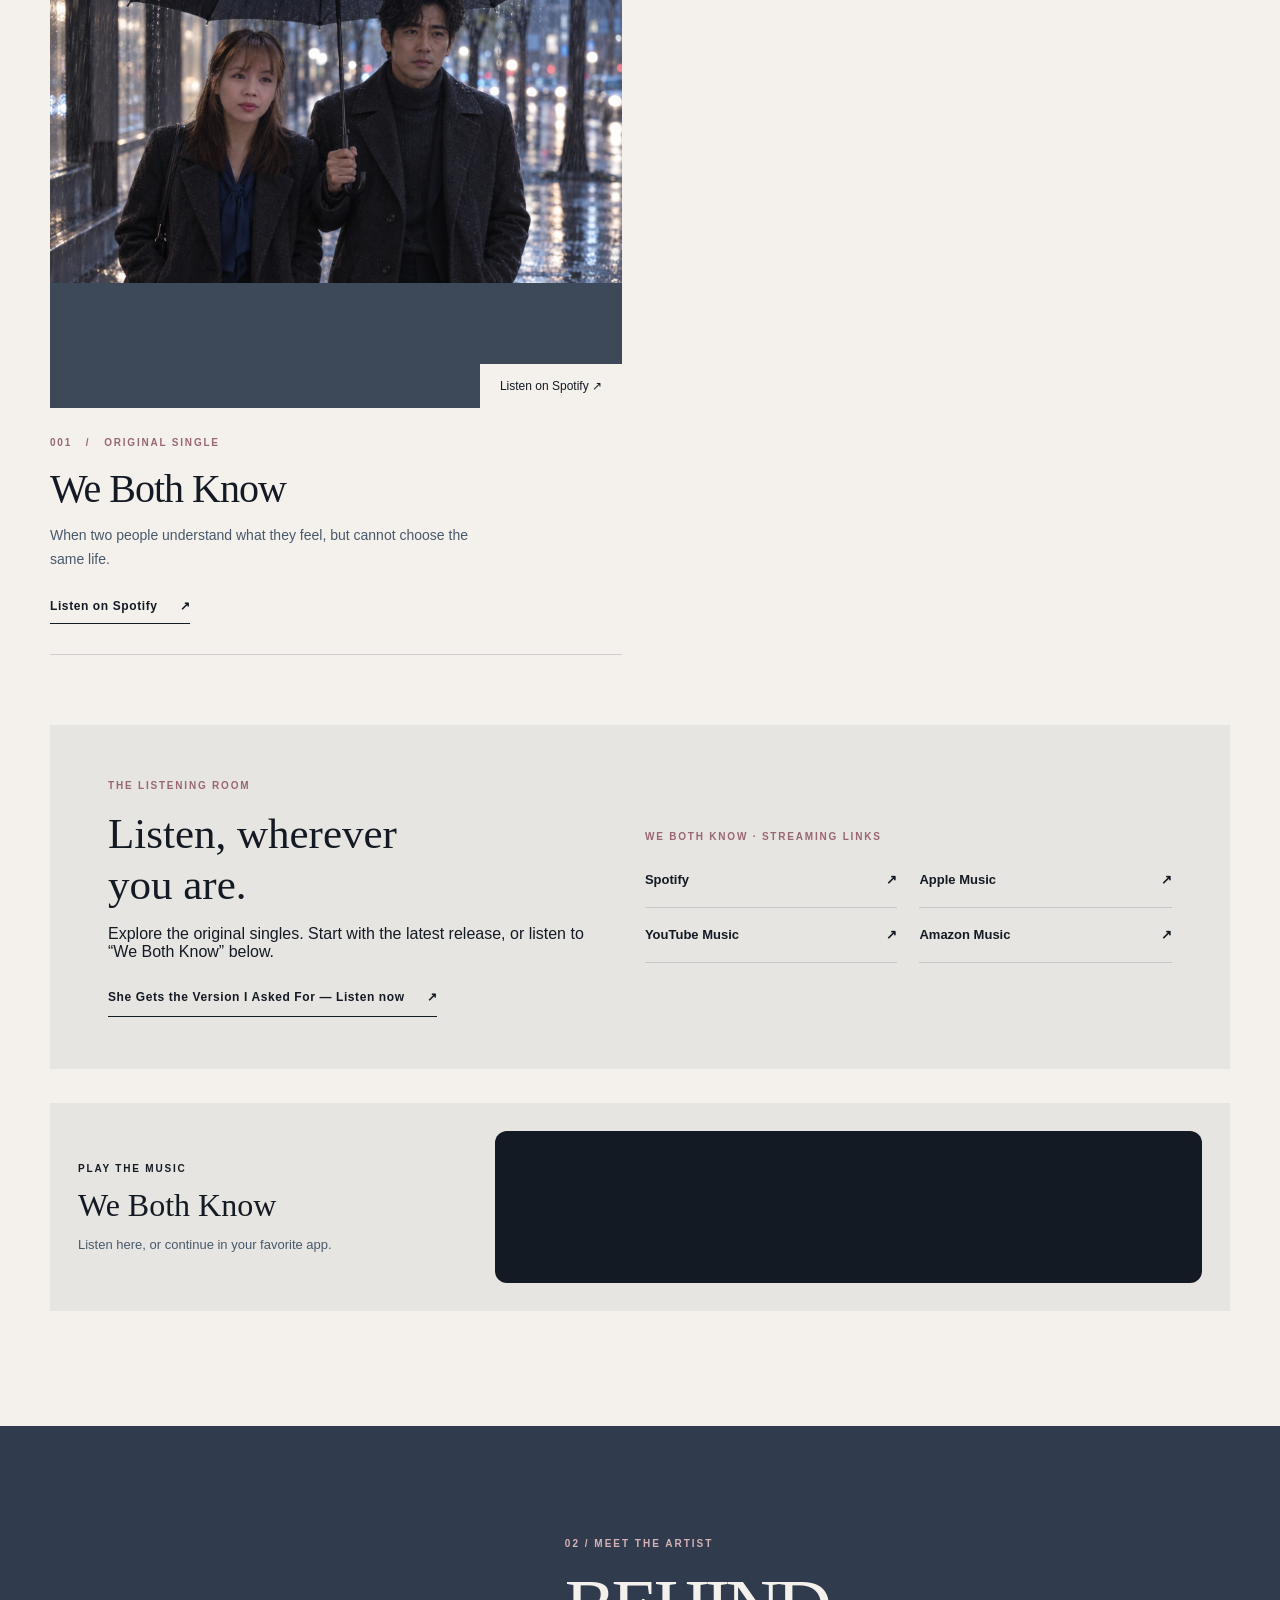
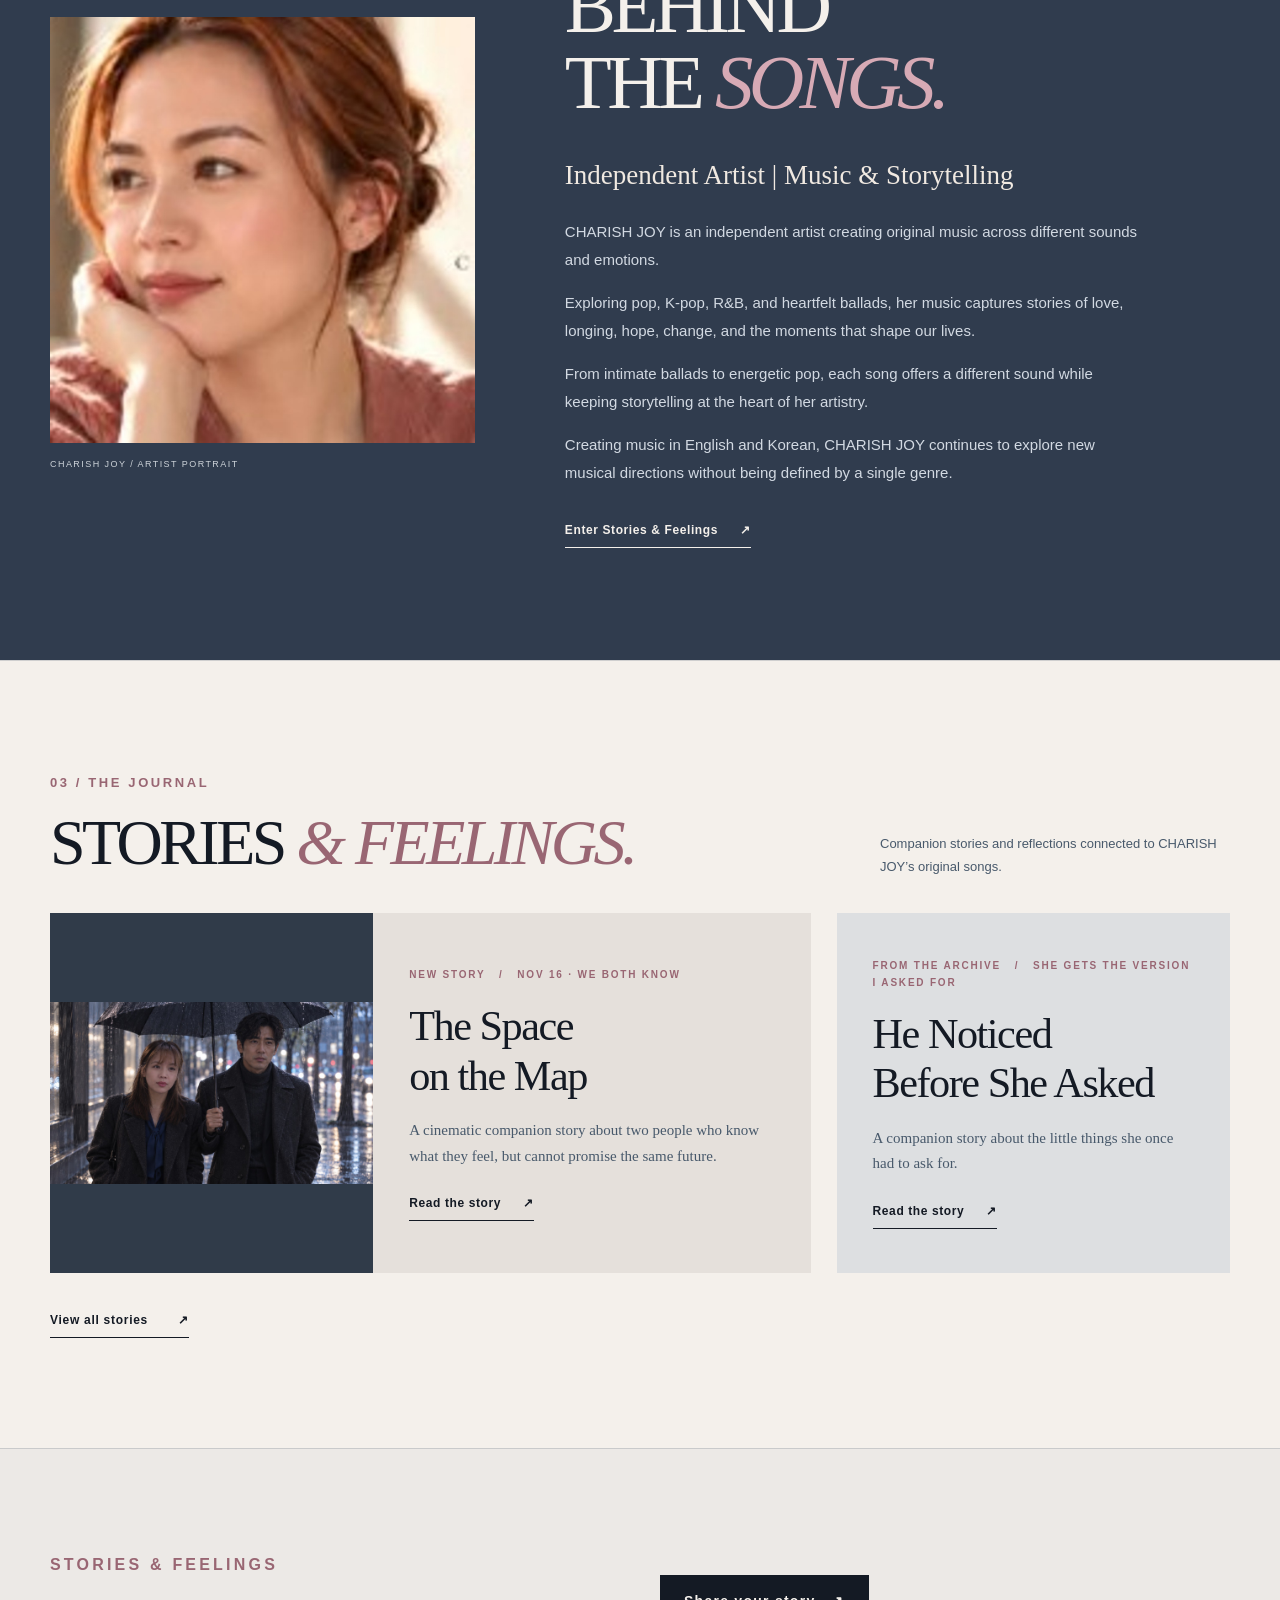
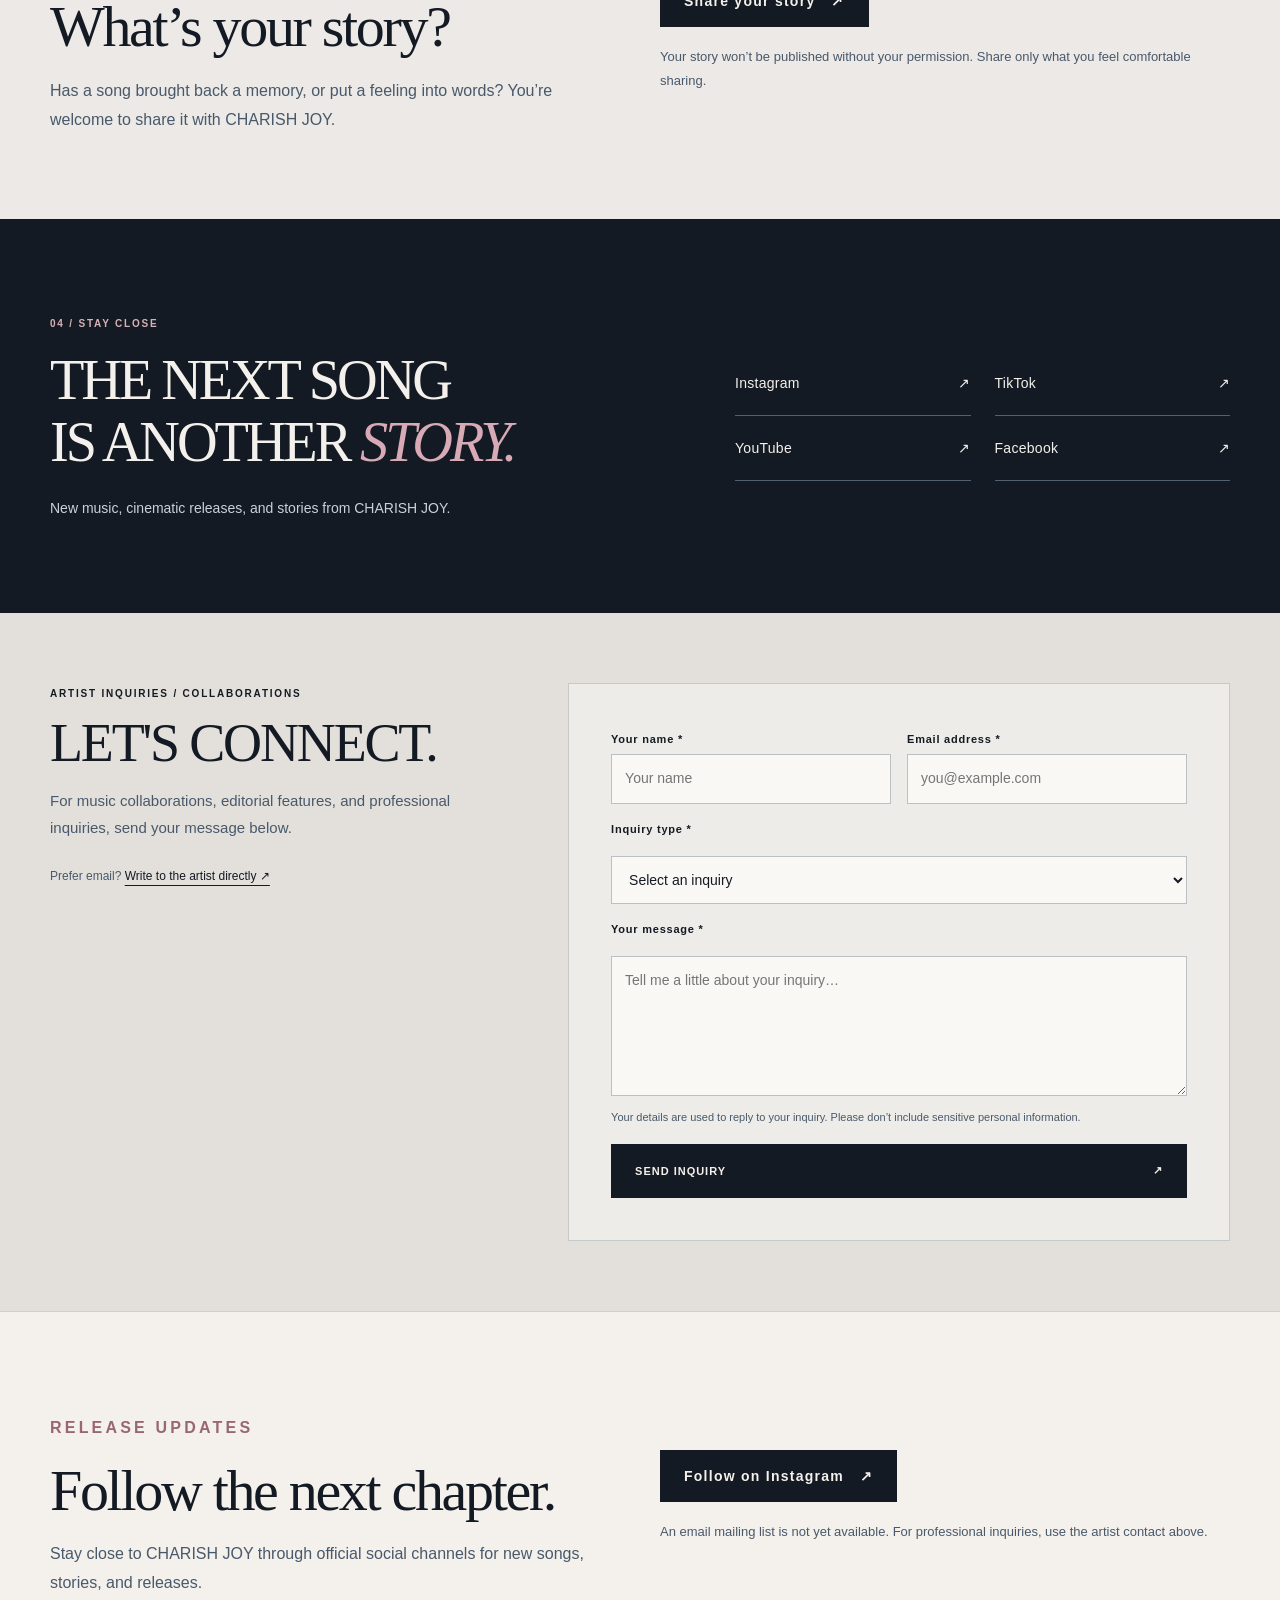
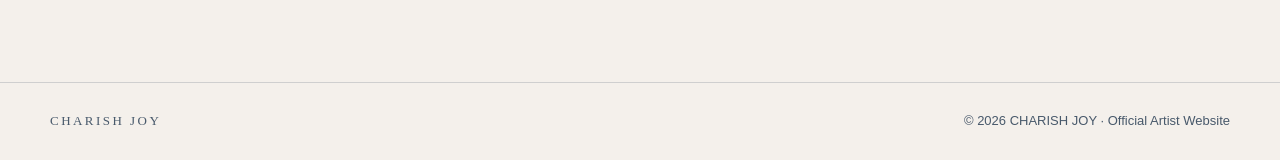
==== commit 8d31c184: "Feature new music-connected story on artist homepage" ====
--- a/index.html
+++ b/index.html
@@ -219,8 +219,8 @@
 </div></section>
 <section id="about" class="artist-about"><div class="wrap about-frame"><div class="about-portrait"><img src="charish-joy-artist-portrait.png" alt="Artist portrait of CHARISH JOY" loading="lazy" width="1536" height="1536" onerror="this.onerror=null;this.src='profile.jpg'"><span class="portrait-tag">CHARISH JOY / ARTIST PORTRAIT</span></div><div class="about-editorial"><p class="label">02 / MEET THE ARTIST</p><h2>BEHIND<br>THE <em>SONGS.</em></h2><p class="about-lead">Independent Artist | Music &amp; Storytelling</p><p>CHARISH JOY is an independent artist creating original music across different sounds and emotions.</p><p>Exploring pop, K-pop, R&amp;B, and heartfelt ballads, her music captures stories of love, longing, hope, change, and the moments that shape our lives.</p><p>From intimate ballads to energetic pop, each song offers a different sound while keeping storytelling at the heart of her artistry.</p><p>Creating music in English and Korean, CHARISH JOY continues to explore new musical directions without being defined by a single genre.</p><a class="underlined-link" href="stories.html">Enter Stories &amp; Feelings <span>↗</span></a></div></div></section>
 <section class="stories-preview" id="stories"><div class="wrap"><div class="sectionhead stories-heading"><div><p class="label">03 / THE JOURNAL</p><h2>STORIES <em>&amp; FEELINGS.</em></h2></div><p>Companion stories and reflections connected to CHARISH JOY’s original songs.</p></div><div class="editorial-stories">
-<a class="editorial-feature" href="story-he-noticed-before-she-asked.html"><div class="editorial-cover"><img src="assets/she-gets-the-version-cover.svg" alt="She Gets the Version I Asked For single artwork" loading="lazy" width="1536" height="1536"></div><div class="editorial-copy"><span class="micro-label">FEATURED &nbsp; / &nbsp; SONG-INSPIRED FICTION</span><h3>He Noticed<br>Before She Asked</h3><p>A short story inspired by “She Gets the Version I Asked For.”</p><span class="underlined-link">Read the story <span>↗</span></span></div></a>
-<a class="editorial-secondary" href="story-the-love-that-had-nowhere-to-go.html"><span class="micro-label">FROM THE ARCHIVE &nbsp; / &nbsp; NOV 02</span><h3>The Love That Had<br>Nowhere to Go</h3><p>Ordinary things we still wish we could tell someone we have lost.</p><span class="underlined-link">Read the story <span>↗</span></span></a></div><a class="journal-all" href="stories.html">View all stories <span>↗</span></a></div></section><section id="share-your-story" class="story-invite"><div class="wrap story-invite-inner"><div><p class="label">Stories &amp; Feelings</p><h2>What’s your story?</h2><p>Has a song brought back a memory, or put a feeling into words? You’re welcome to share it with CHARISH JOY.</p></div><div><a class="button" href="https://mail.google.com/mail/?view=cm&amp;fs=1&amp;to=charishjoy.official%40gmail.com&amp;su=Share%20my%20story" target="_blank" rel="noopener">Share your story <span aria-hidden="true">↗</span></a><p class="privacy-note">Your story won’t be published without your permission. Share only what you feel comfortable sharing.</p></div></div></section>
+<a class="editorial-feature" href="story-the-space-on-the-map.html"><div class="editorial-cover"><img src="assets/we-both-know-story.svg" alt="We Both Know cinematic artwork" loading="lazy" width="1536" height="864"></div><div class="editorial-copy"><span class="micro-label">NEW STORY &nbsp; / &nbsp; NOV 16 · WE BOTH KNOW</span><h3>The Space<br>on the Map</h3><p>A cinematic companion story about two people who know what they feel, but cannot promise the same future.</p><span class="underlined-link">Read the story <span>↗</span></span></div></a>
+<a class="editorial-secondary" href="story-he-noticed-before-she-asked.html"><span class="micro-label">FROM THE ARCHIVE &nbsp; / &nbsp; SHE GETS THE VERSION I ASKED FOR</span><h3>He Noticed<br>Before She Asked</h3><p>A companion story about the little things she once had to ask for.</p><span class="underlined-link">Read the story <span>↗</span></span></a></div><a class="journal-all" href="stories.html">View all stories <span>↗</span></a></div></section><section id="share-your-story" class="story-invite"><div class="wrap story-invite-inner"><div><p class="label">Stories &amp; Feelings</p><h2>What’s your story?</h2><p>Has a song brought back a memory, or put a feeling into words? You’re welcome to share it with CHARISH JOY.</p></div><div><a class="button" href="https://mail.google.com/mail/?view=cm&amp;fs=1&amp;to=charishjoy.official%40gmail.com&amp;su=Share%20my%20story" target="_blank" rel="noopener">Share your story <span aria-hidden="true">↗</span></a><p class="privacy-note">Your story won’t be published without your permission. Share only what you feel comfortable sharing.</p></div></div></section>
 <section id="follow" class="artist-follow"><div class="wrap follow-redesign"><div><span class="micro-label">04 / STAY CLOSE</span><h2>THE NEXT SONG<br>IS ANOTHER <em>STORY.</em></h2><p>New music, cinematic releases, and stories from CHARISH JOY.</p></div><div class="social-panel"><a href="https://www.instagram.com/itscharishjoy/" target="_blank" rel="noopener noreferrer">Instagram <span>↗</span></a><a href="https://www.tiktok.com/@itscharishjoy" target="_blank" rel="noopener noreferrer">TikTok <span>↗</span></a><a href="https://www.youtube.com/@itscharishjoy" target="_blank" rel="noopener noreferrer">YouTube <span>↗</span></a><a href="https://www.facebook.com/itscharishjoy" target="_blank" rel="noopener noreferrer">Facebook <span>↗</span></a></div></div></section><section class="professional-contact" id="contact"><div class="wrap professional-contact-inner"><div class="contact-intro"><span class="micro-label">ARTIST INQUIRIES / COLLABORATIONS</span><h2>LET'S CONNECT.</h2><p>For music collaborations, editorial features, and professional inquiries, send your message below.</p><p class="contact-direct">Prefer email? <a href="mailto:charishjoy.official@gmail.com?subject=CHARISH%20JOY%20-%20Artist%20Inquiry">Write to the artist directly ↗</a></p></div><form class="artist-contact-form" action="https://formsubmit.co/charishjoy.official@gmail.com" method="POST" accept-charset="UTF-8"><input type="hidden" name="_subject" value="CHARISH JOY — New Artist Inquiry"><input type="hidden" name="_template" value="table"><input type="hidden" name="_captcha" value="true"><input type="text" name="_honey" class="contact-honey" tabindex="-1" autocomplete="off" aria-hidden="true"><div class="contact-fields"><div><label for="contact-name">Your name <span aria-hidden="true">*</span></label><input id="contact-name" name="name" type="text" autocomplete="name" maxlength="120" required placeholder="Your name"></div><div><label for="contact-email">Email address <span aria-hidden="true">*</span></label><input id="contact-email" name="email" type="email" autocomplete="email" maxlength="200" required placeholder="you@example.com"></div></div><label for="contact-type">Inquiry type <span aria-hidden="true">*</span></label><select id="contact-type" name="inquiry_type" required><option value="" disabled selected>Select an inquiry</option><option value="Music collaboration">Music collaboration</option><option value="Editorial / Press">Editorial / Press</option><option value="Licensing / Sync">Music licensing / Sync</option><option value="Business inquiry">Business inquiry</option><option value="Other">Other</option></select><label for="contact-message">Your message <span aria-hidden="true">*</span></label><textarea id="contact-message" name="message" rows="5" maxlength="5000" required placeholder="Tell me a little about your inquiry…"></textarea><p class="contact-privacy">Your details are used to reply to your inquiry. Please don’t include sensitive personal information.</p><button class="button" type="submit">SEND INQUIRY <span aria-hidden="true">↗</span></button></form></div></section>
 <section id="newsletter" class="story-invite artist-updates"><div class="wrap story-invite-inner"><div><p class="label">Release updates</p><h2>Follow the next chapter.</h2><p>Stay close to CHARISH JOY through official social channels for new songs, stories, and releases.</p></div><div><a class="button" href="https://www.instagram.com/itscharishjoy/" target="_blank" rel="noopener noreferrer">Follow on Instagram <span aria-hidden="true">↗</span></a><p class="privacy-note">An email mailing list is not yet available. For professional inquiries, use the artist contact above.</p></div></div></section>
 </main><footer><div class="wrap footer"><strong>CHARISH JOY</strong><span>© 2026 CHARISH JOY · Official Artist Website</span></div></footer></body></html>
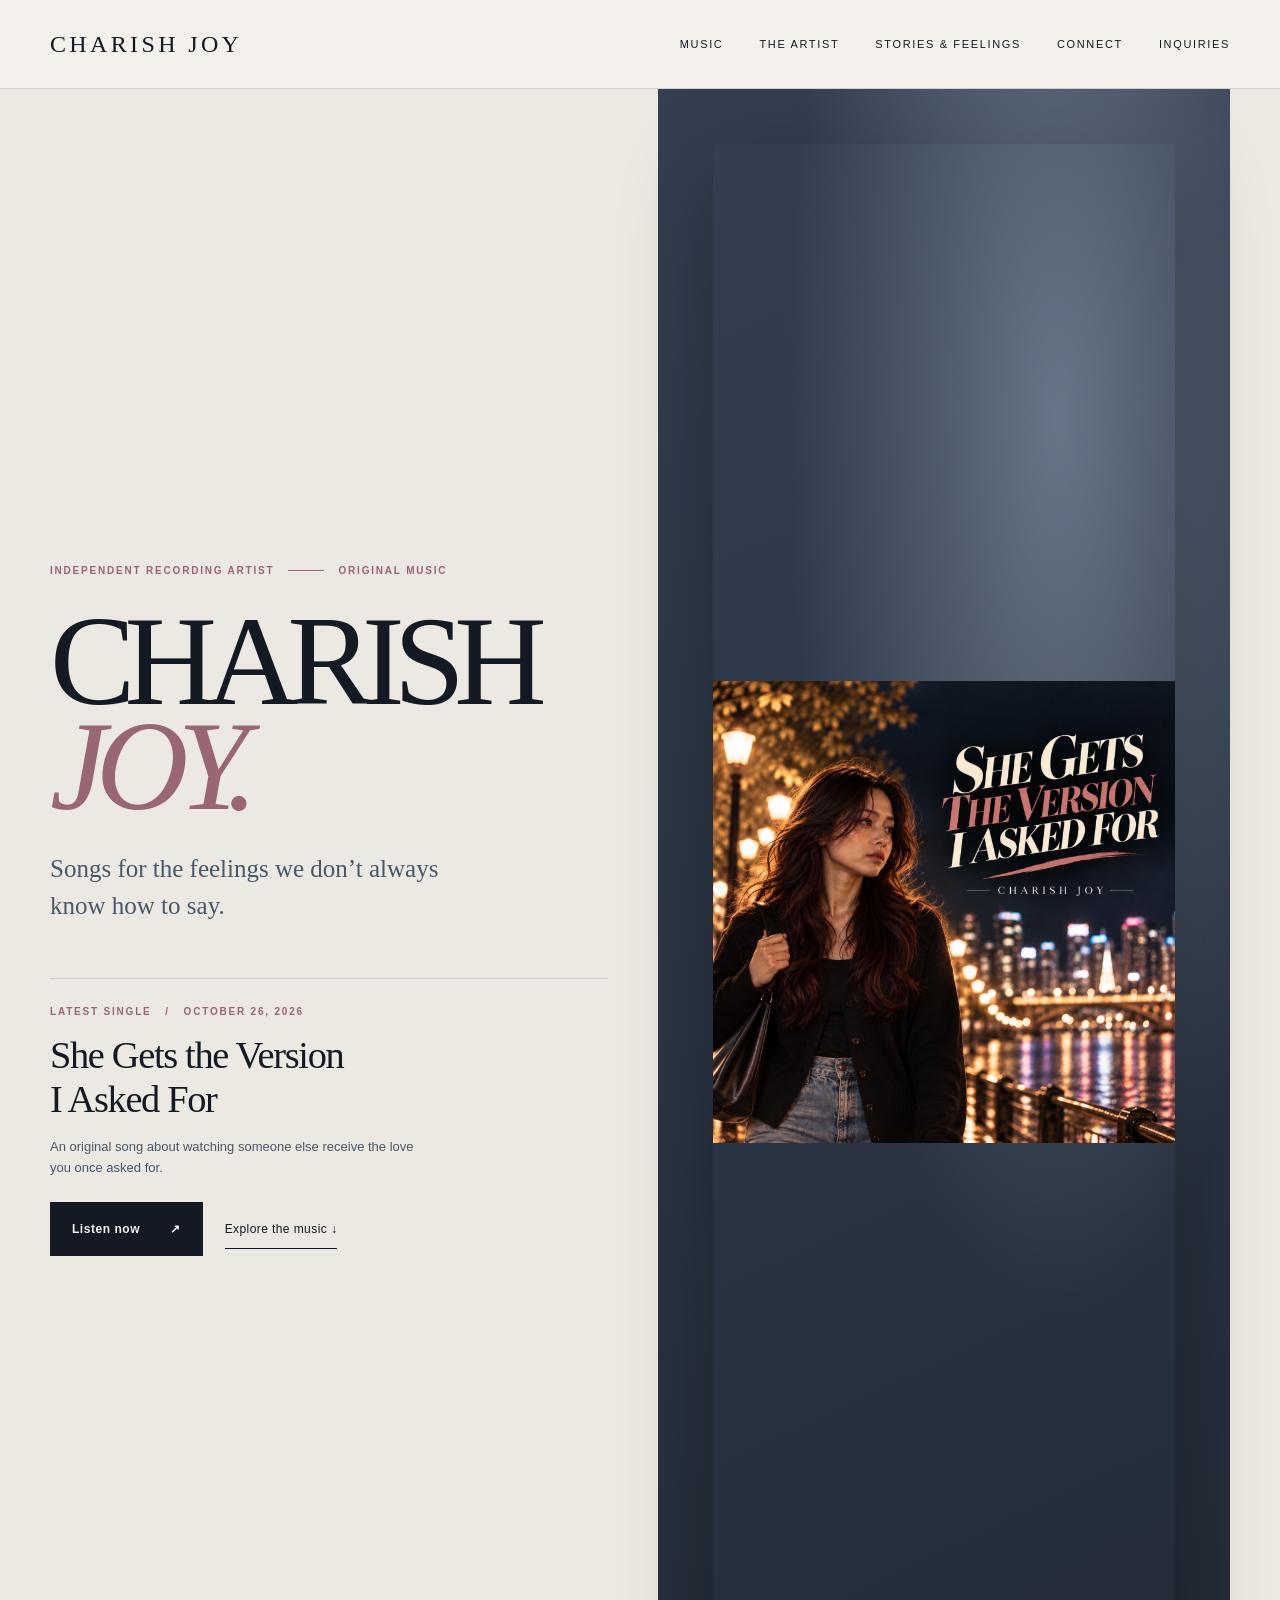
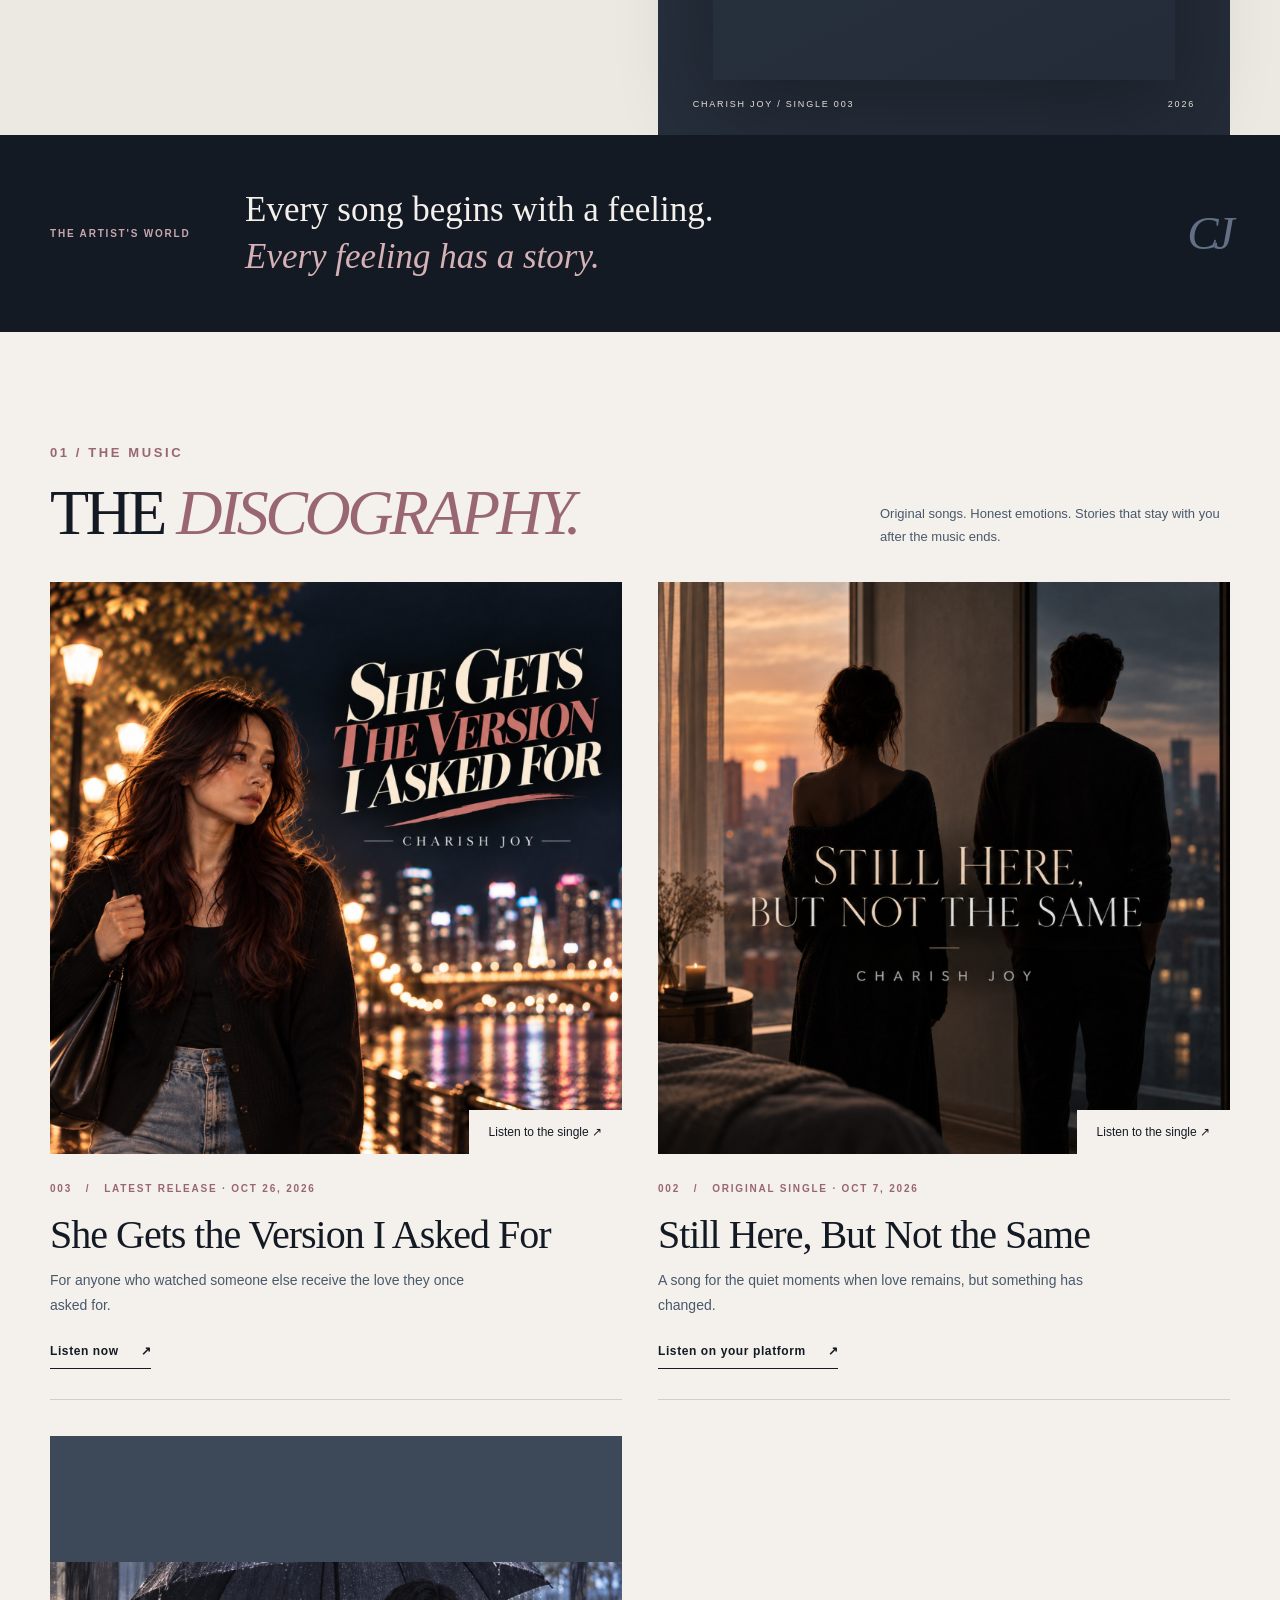
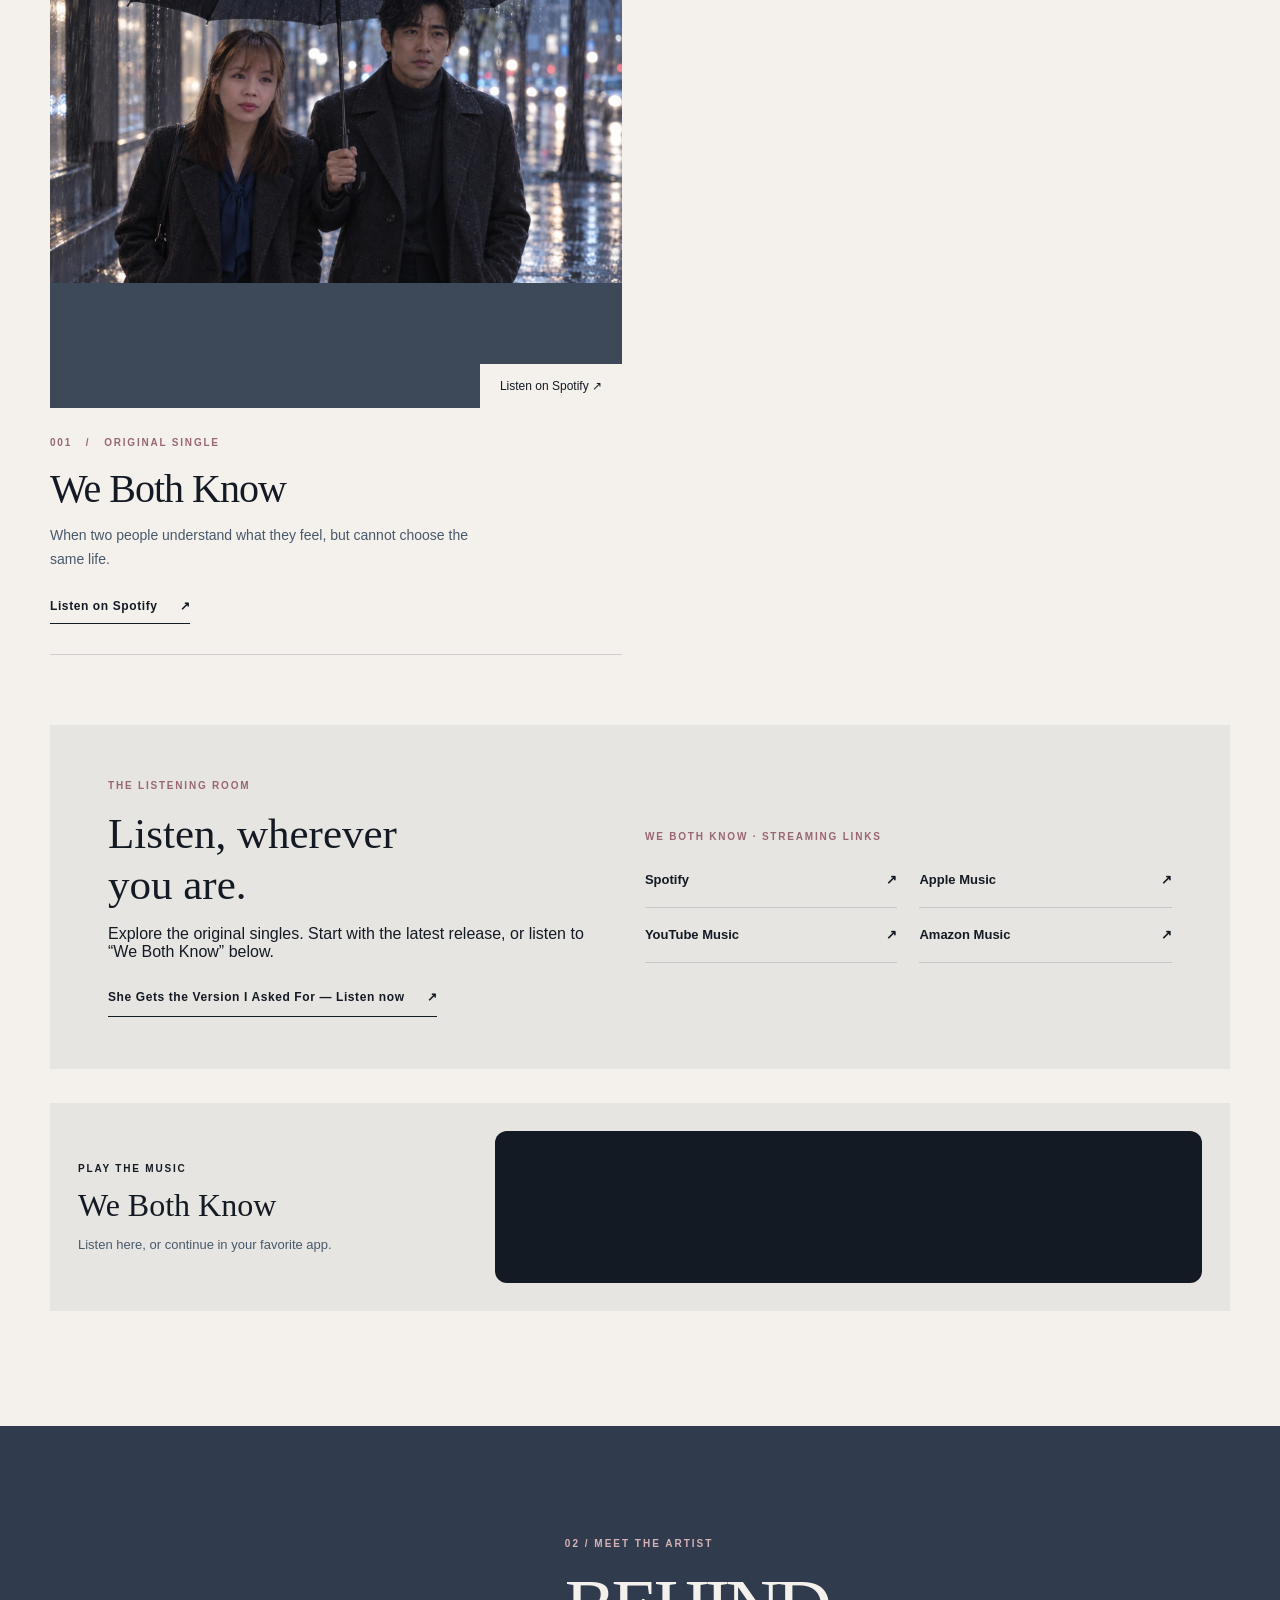
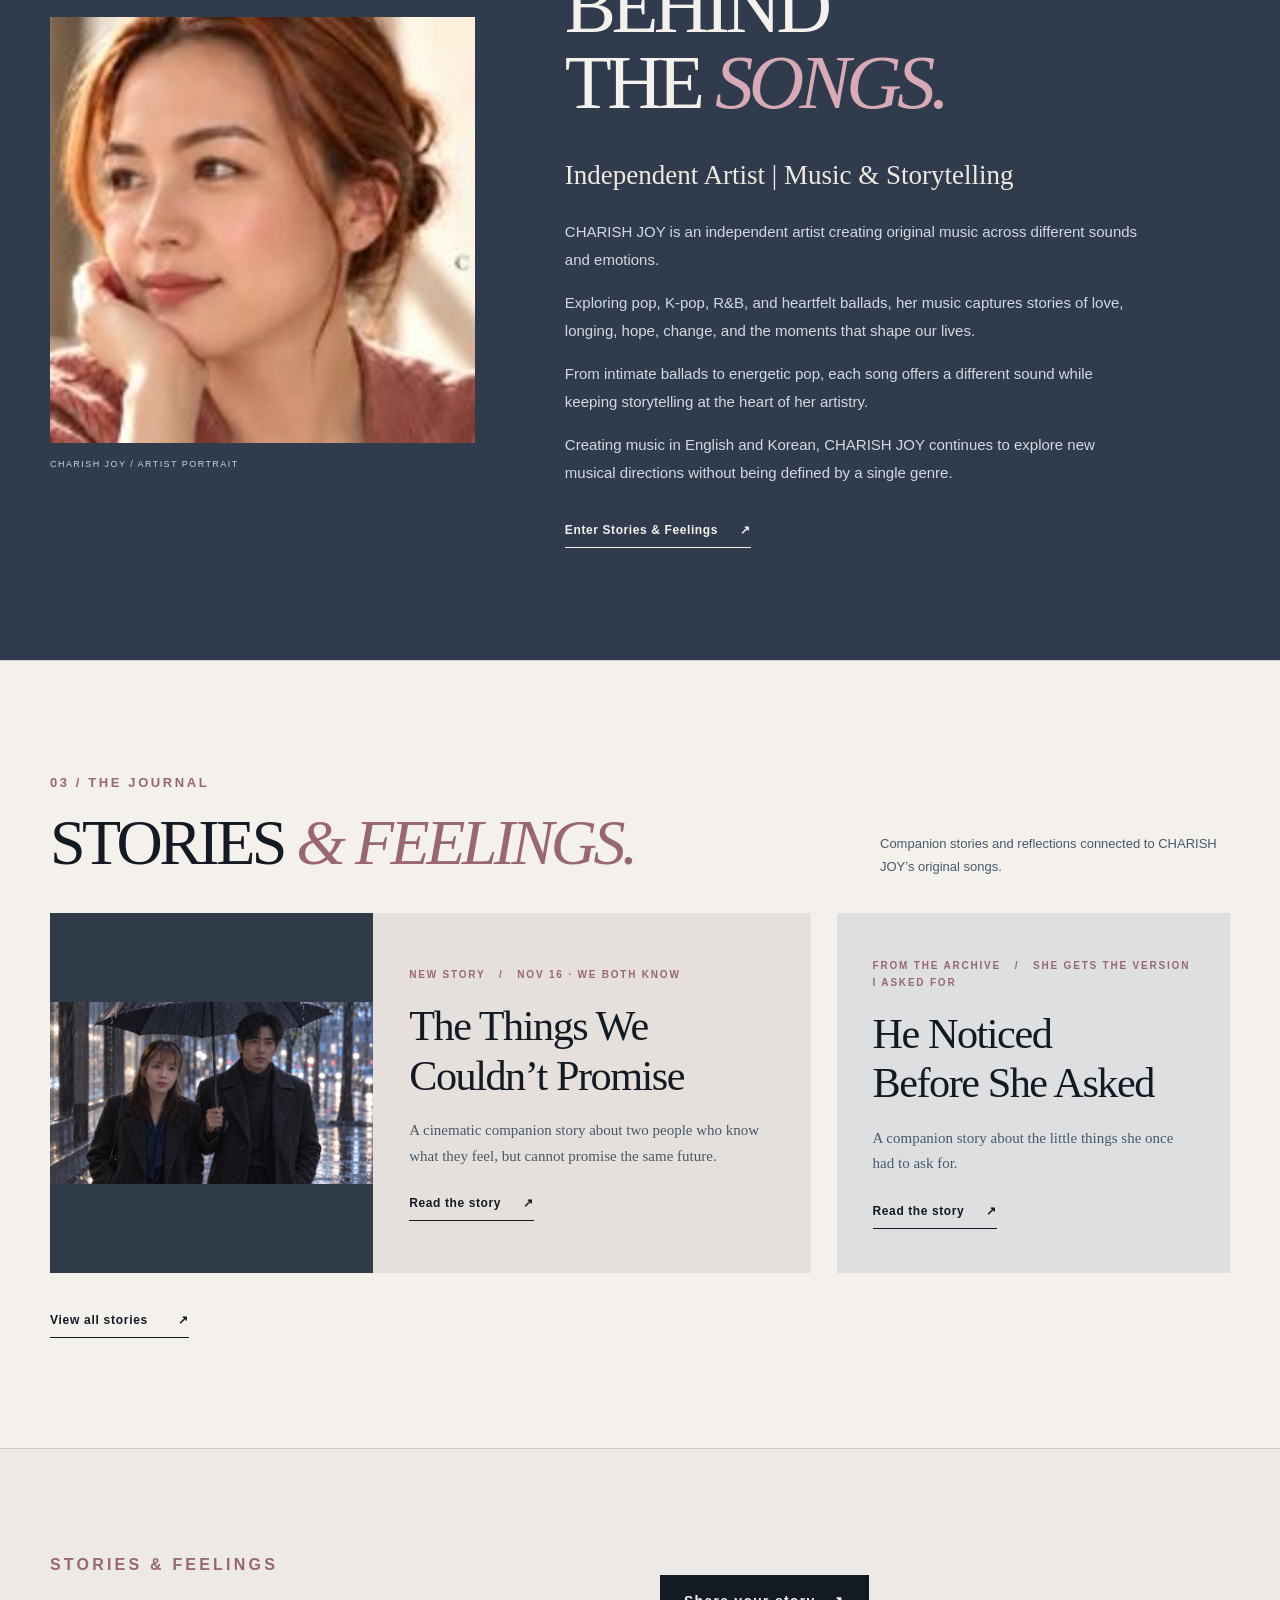
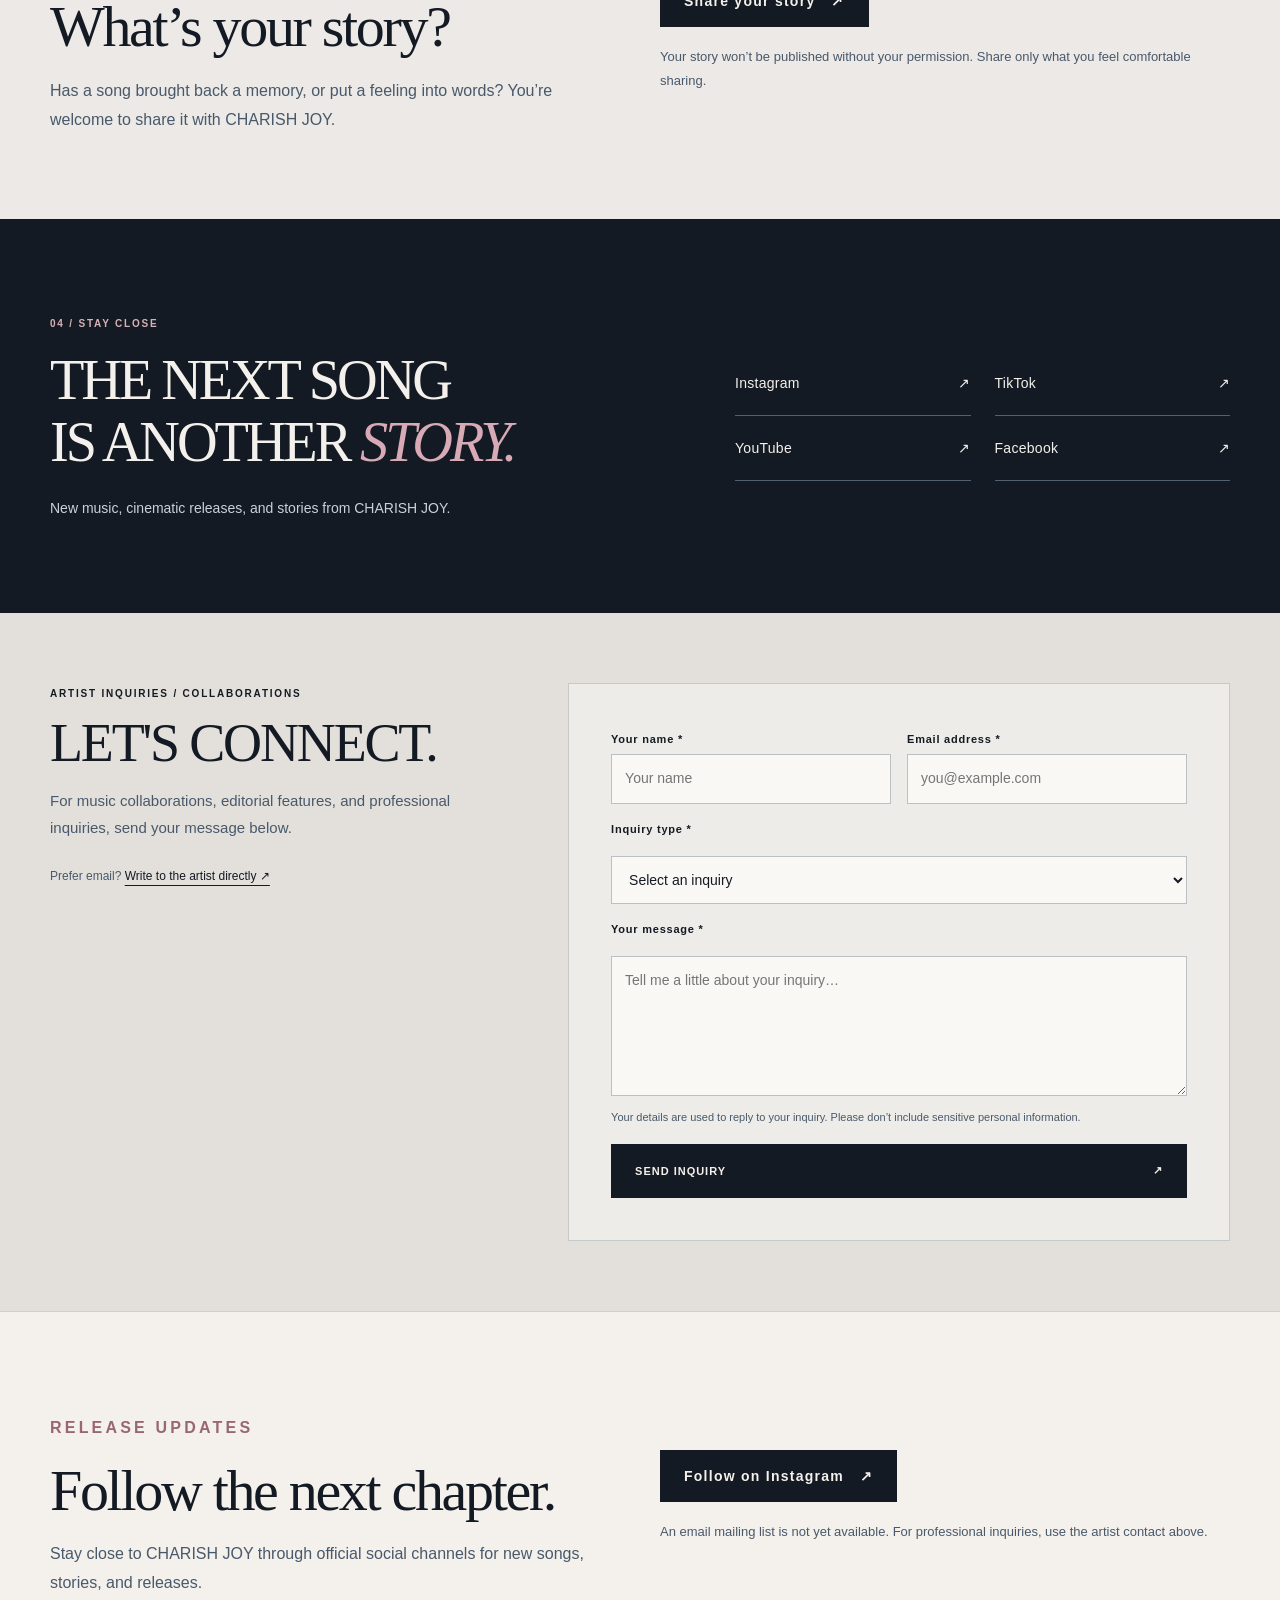
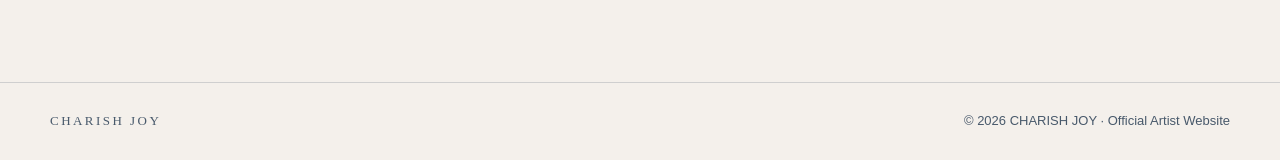
==== commit 674aa57d: "Update homepage featured story title" ====
--- a/index.html
+++ b/index.html
@@ -219,7 +219,7 @@
 </div></section>
 <section id="about" class="artist-about"><div class="wrap about-frame"><div class="about-portrait"><img src="charish-joy-artist-portrait.png" alt="Artist portrait of CHARISH JOY" loading="lazy" width="1536" height="1536" onerror="this.onerror=null;this.src='profile.jpg'"><span class="portrait-tag">CHARISH JOY / ARTIST PORTRAIT</span></div><div class="about-editorial"><p class="label">02 / MEET THE ARTIST</p><h2>BEHIND<br>THE <em>SONGS.</em></h2><p class="about-lead">Independent Artist | Music &amp; Storytelling</p><p>CHARISH JOY is an independent artist creating original music across different sounds and emotions.</p><p>Exploring pop, K-pop, R&amp;B, and heartfelt ballads, her music captures stories of love, longing, hope, change, and the moments that shape our lives.</p><p>From intimate ballads to energetic pop, each song offers a different sound while keeping storytelling at the heart of her artistry.</p><p>Creating music in English and Korean, CHARISH JOY continues to explore new musical directions without being defined by a single genre.</p><a class="underlined-link" href="stories.html">Enter Stories &amp; Feelings <span>↗</span></a></div></div></section>
 <section class="stories-preview" id="stories"><div class="wrap"><div class="sectionhead stories-heading"><div><p class="label">03 / THE JOURNAL</p><h2>STORIES <em>&amp; FEELINGS.</em></h2></div><p>Companion stories and reflections connected to CHARISH JOY’s original songs.</p></div><div class="editorial-stories">
-<a class="editorial-feature" href="story-the-space-on-the-map.html"><div class="editorial-cover"><img src="assets/we-both-know-story.svg" alt="We Both Know cinematic artwork" loading="lazy" width="1536" height="864"></div><div class="editorial-copy"><span class="micro-label">NEW STORY &nbsp; / &nbsp; NOV 16 · WE BOTH KNOW</span><h3>The Space<br>on the Map</h3><p>A cinematic companion story about two people who know what they feel, but cannot promise the same future.</p><span class="underlined-link">Read the story <span>↗</span></span></div></a>
+<a class="editorial-feature" href="story-the-space-on-the-map.html"><div class="editorial-cover"><img src="assets/we-both-know-story.svg" alt="We Both Know cinematic artwork" loading="lazy" width="1536" height="864"></div><div class="editorial-copy"><span class="micro-label">NEW STORY &nbsp; / &nbsp; NOV 16 · WE BOTH KNOW</span><h3>The Things We<br>Couldn’t Promise</h3><p>A cinematic companion story about two people who know what they feel, but cannot promise the same future.</p><span class="underlined-link">Read the story <span>↗</span></span></div></a>
 <a class="editorial-secondary" href="story-he-noticed-before-she-asked.html"><span class="micro-label">FROM THE ARCHIVE &nbsp; / &nbsp; SHE GETS THE VERSION I ASKED FOR</span><h3>He Noticed<br>Before She Asked</h3><p>A companion story about the little things she once had to ask for.</p><span class="underlined-link">Read the story <span>↗</span></span></a></div><a class="journal-all" href="stories.html">View all stories <span>↗</span></a></div></section><section id="share-your-story" class="story-invite"><div class="wrap story-invite-inner"><div><p class="label">Stories &amp; Feelings</p><h2>What’s your story?</h2><p>Has a song brought back a memory, or put a feeling into words? You’re welcome to share it with CHARISH JOY.</p></div><div><a class="button" href="https://mail.google.com/mail/?view=cm&amp;fs=1&amp;to=charishjoy.official%40gmail.com&amp;su=Share%20my%20story" target="_blank" rel="noopener">Share your story <span aria-hidden="true">↗</span></a><p class="privacy-note">Your story won’t be published without your permission. Share only what you feel comfortable sharing.</p></div></div></section>
 <section id="follow" class="artist-follow"><div class="wrap follow-redesign"><div><span class="micro-label">04 / STAY CLOSE</span><h2>THE NEXT SONG<br>IS ANOTHER <em>STORY.</em></h2><p>New music, cinematic releases, and stories from CHARISH JOY.</p></div><div class="social-panel"><a href="https://www.instagram.com/itscharishjoy/" target="_blank" rel="noopener noreferrer">Instagram <span>↗</span></a><a href="https://www.tiktok.com/@itscharishjoy" target="_blank" rel="noopener noreferrer">TikTok <span>↗</span></a><a href="https://www.youtube.com/@itscharishjoy" target="_blank" rel="noopener noreferrer">YouTube <span>↗</span></a><a href="https://www.facebook.com/itscharishjoy" target="_blank" rel="noopener noreferrer">Facebook <span>↗</span></a></div></div></section><section class="professional-contact" id="contact"><div class="wrap professional-contact-inner"><div class="contact-intro"><span class="micro-label">ARTIST INQUIRIES / COLLABORATIONS</span><h2>LET'S CONNECT.</h2><p>For music collaborations, editorial features, and professional inquiries, send your message below.</p><p class="contact-direct">Prefer email? <a href="mailto:charishjoy.official@gmail.com?subject=CHARISH%20JOY%20-%20Artist%20Inquiry">Write to the artist directly ↗</a></p></div><form class="artist-contact-form" action="https://formsubmit.co/charishjoy.official@gmail.com" method="POST" accept-charset="UTF-8"><input type="hidden" name="_subject" value="CHARISH JOY — New Artist Inquiry"><input type="hidden" name="_template" value="table"><input type="hidden" name="_captcha" value="true"><input type="text" name="_honey" class="contact-honey" tabindex="-1" autocomplete="off" aria-hidden="true"><div class="contact-fields"><div><label for="contact-name">Your name <span aria-hidden="true">*</span></label><input id="contact-name" name="name" type="text" autocomplete="name" maxlength="120" required placeholder="Your name"></div><div><label for="contact-email">Email address <span aria-hidden="true">*</span></label><input id="contact-email" name="email" type="email" autocomplete="email" maxlength="200" required placeholder="you@example.com"></div></div><label for="contact-type">Inquiry type <span aria-hidden="true">*</span></label><select id="contact-type" name="inquiry_type" required><option value="" disabled selected>Select an inquiry</option><option value="Music collaboration">Music collaboration</option><option value="Editorial / Press">Editorial / Press</option><option value="Licensing / Sync">Music licensing / Sync</option><option value="Business inquiry">Business inquiry</option><option value="Other">Other</option></select><label for="contact-message">Your message <span aria-hidden="true">*</span></label><textarea id="contact-message" name="message" rows="5" maxlength="5000" required placeholder="Tell me a little about your inquiry…"></textarea><p class="contact-privacy">Your details are used to reply to your inquiry. Please don’t include sensitive personal information.</p><button class="button" type="submit">SEND INQUIRY <span aria-hidden="true">↗</span></button></form></div></section>
 <section id="newsletter" class="story-invite artist-updates"><div class="wrap story-invite-inner"><div><p class="label">Release updates</p><h2>Follow the next chapter.</h2><p>Stay close to CHARISH JOY through official social channels for new songs, stories, and releases.</p></div><div><a class="button" href="https://www.instagram.com/itscharishjoy/" target="_blank" rel="noopener noreferrer">Follow on Instagram <span aria-hidden="true">↗</span></a><p class="privacy-note">An email mailing list is not yet available. For professional inquiries, use the artist contact above.</p></div></div></section>
